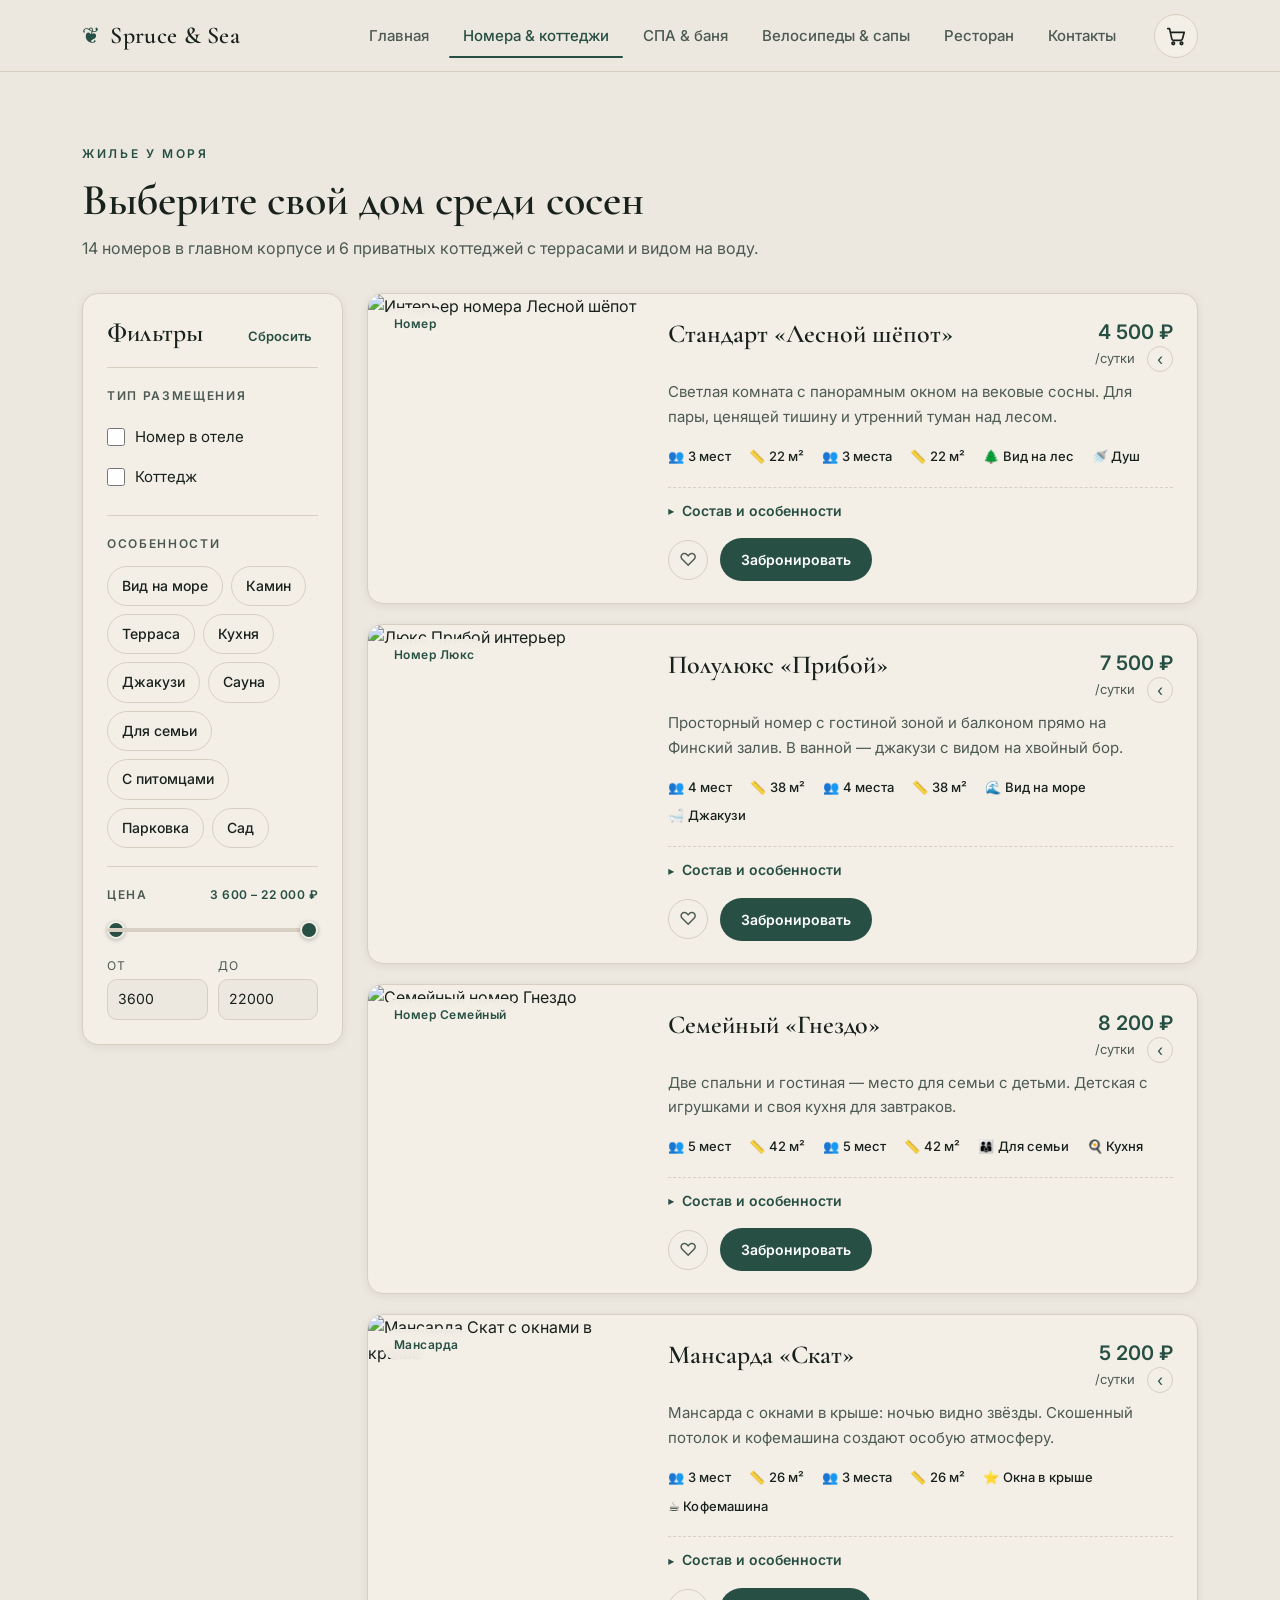
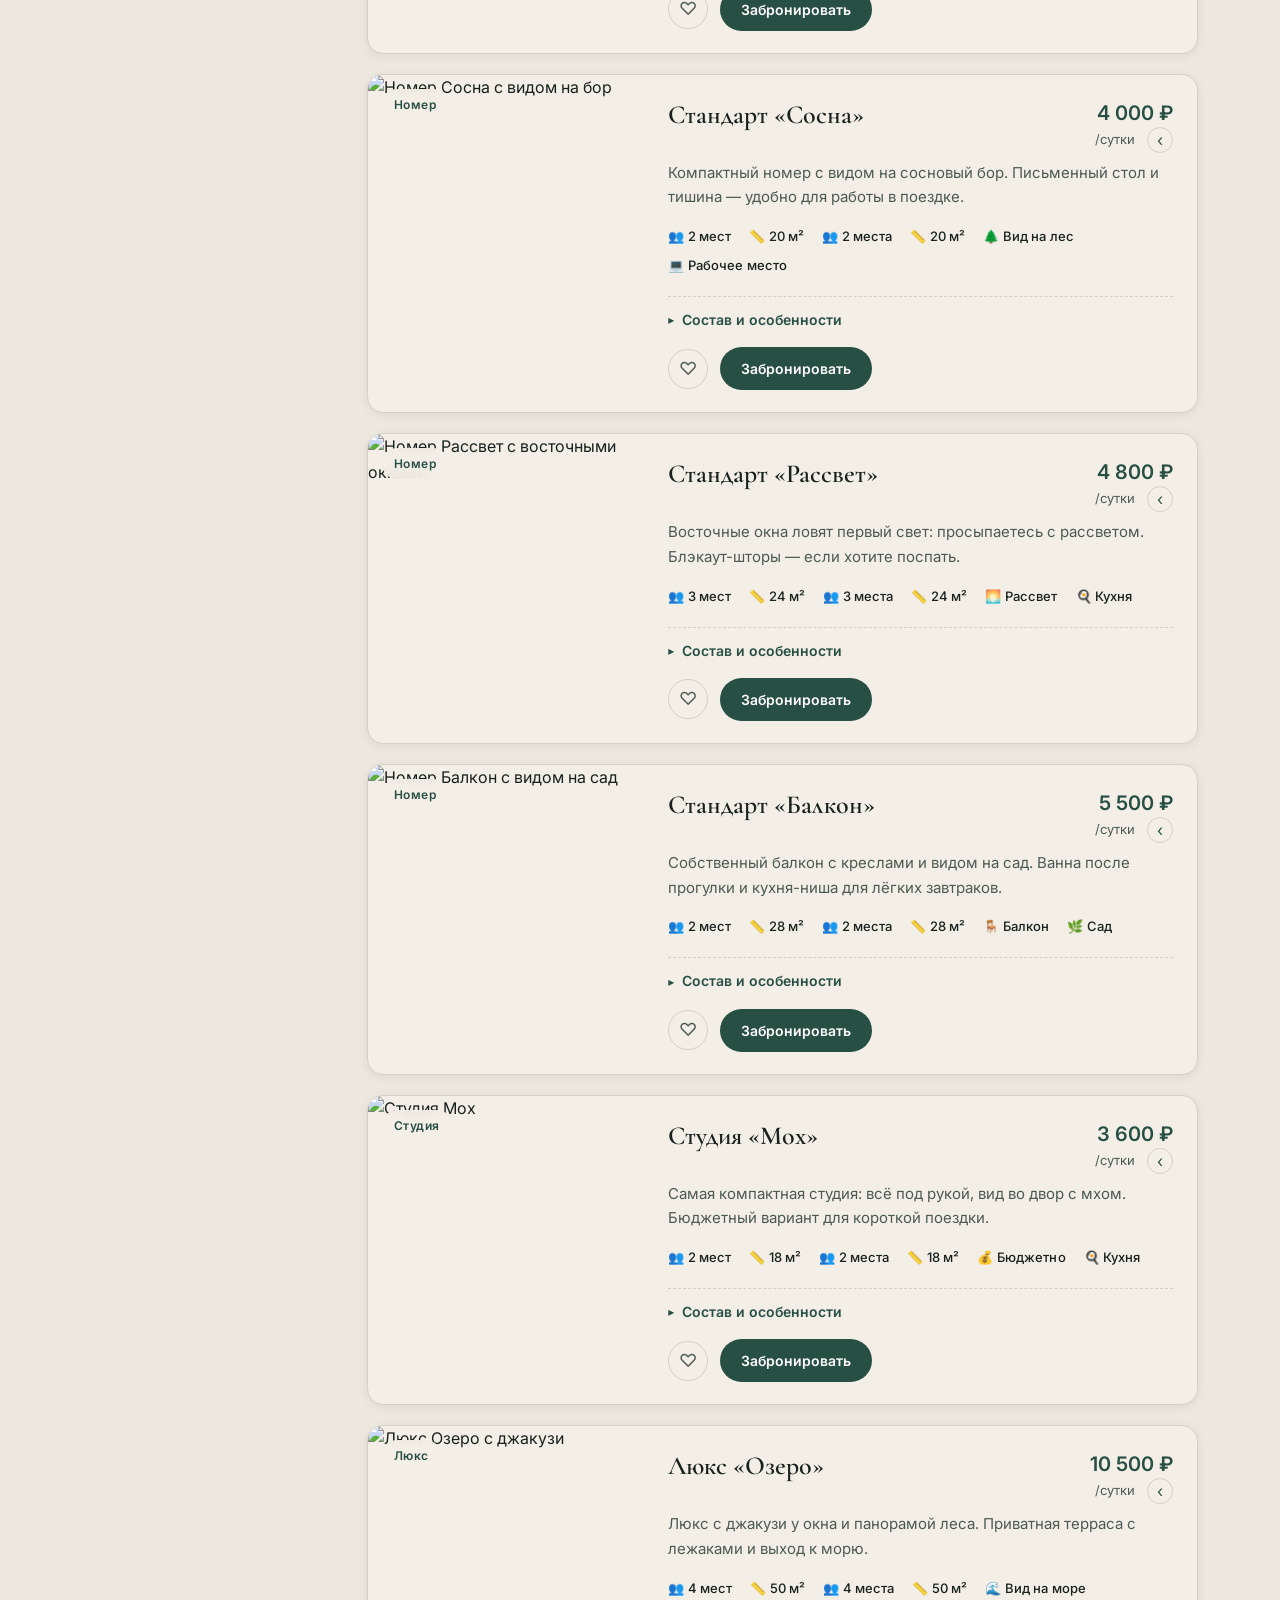
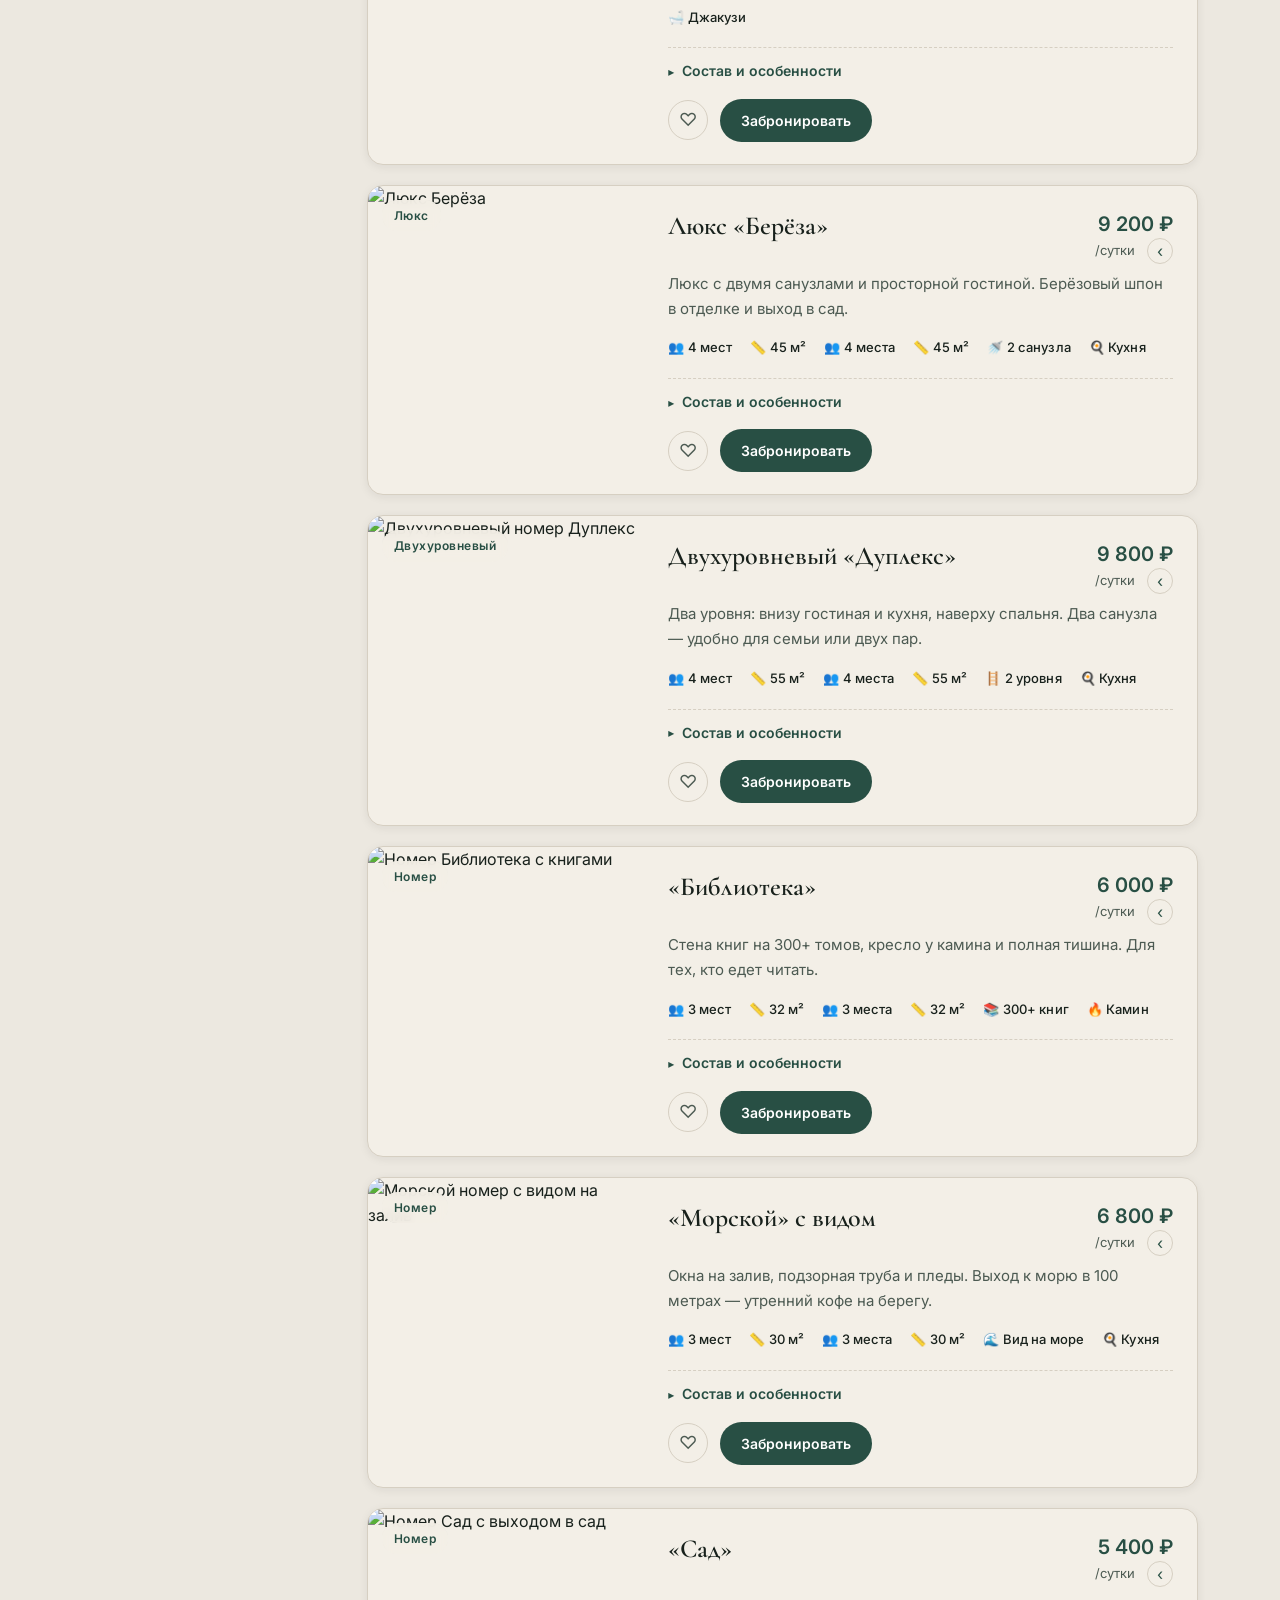
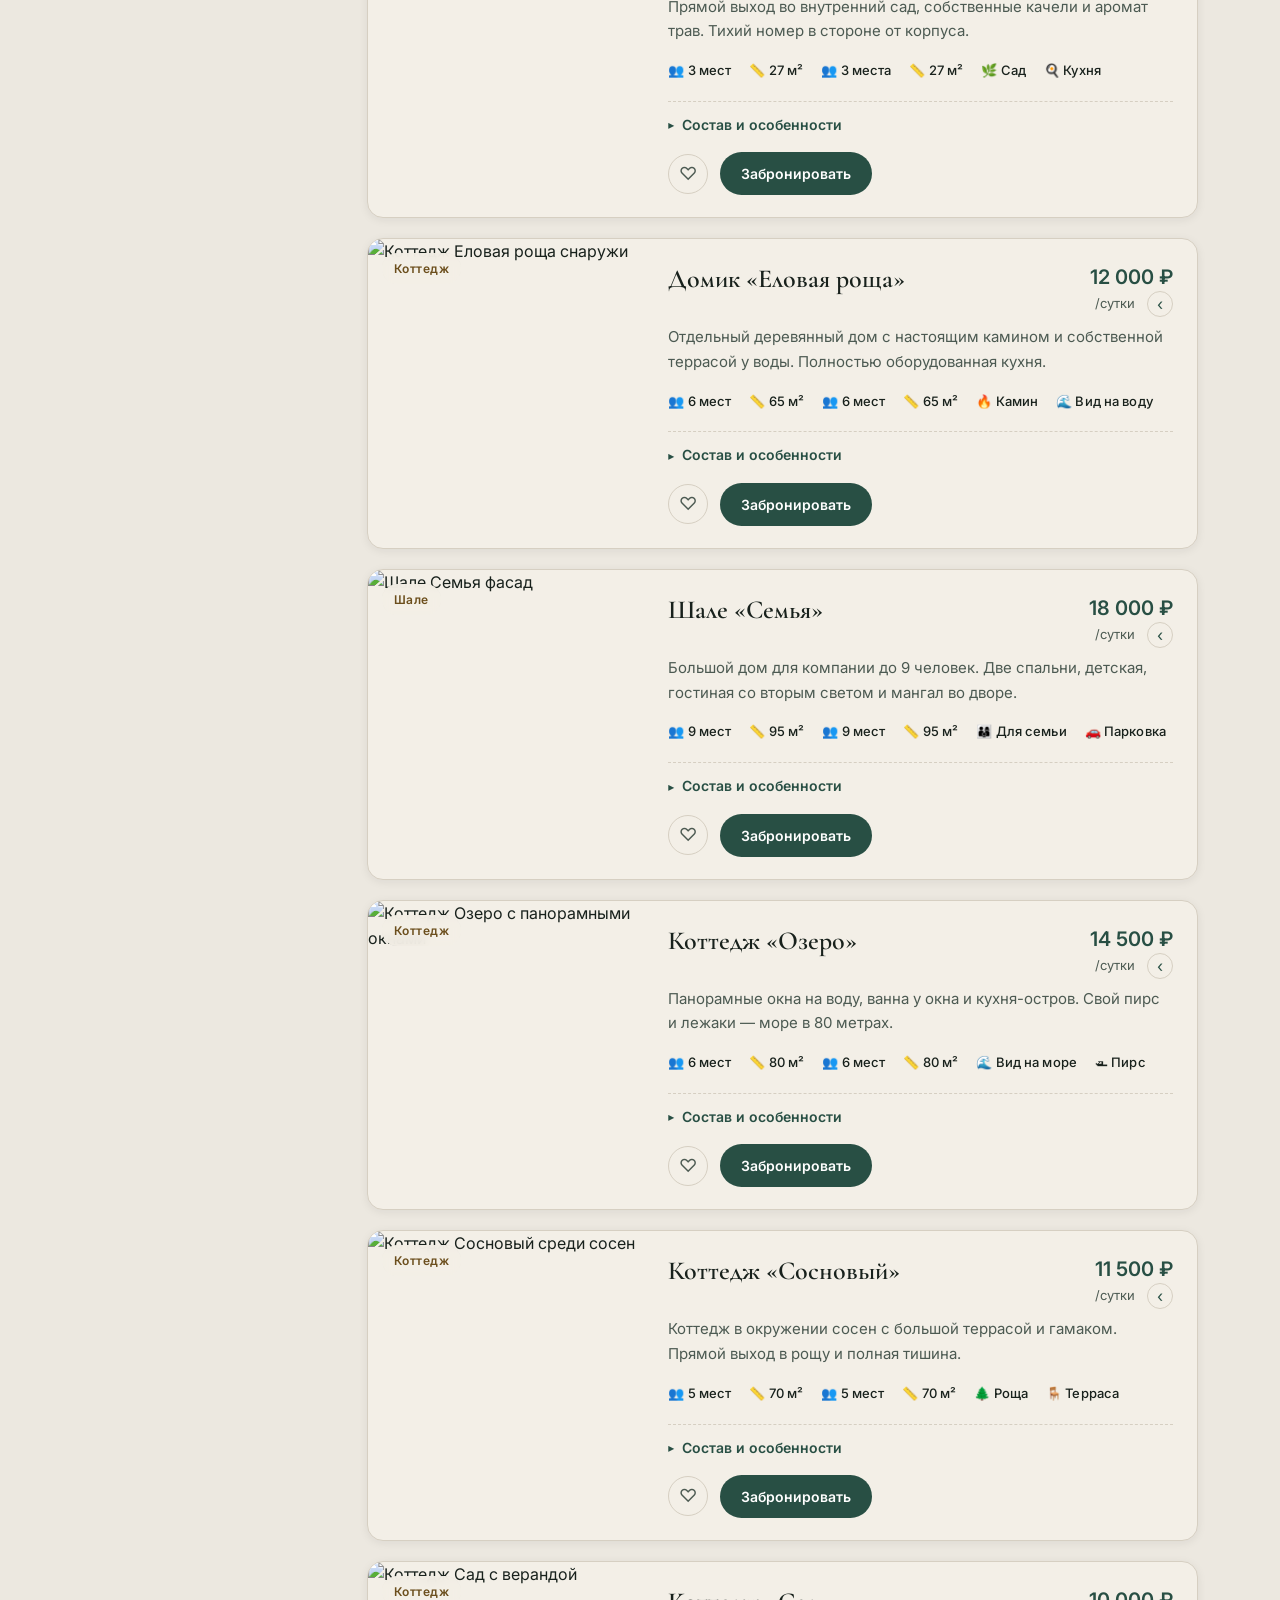
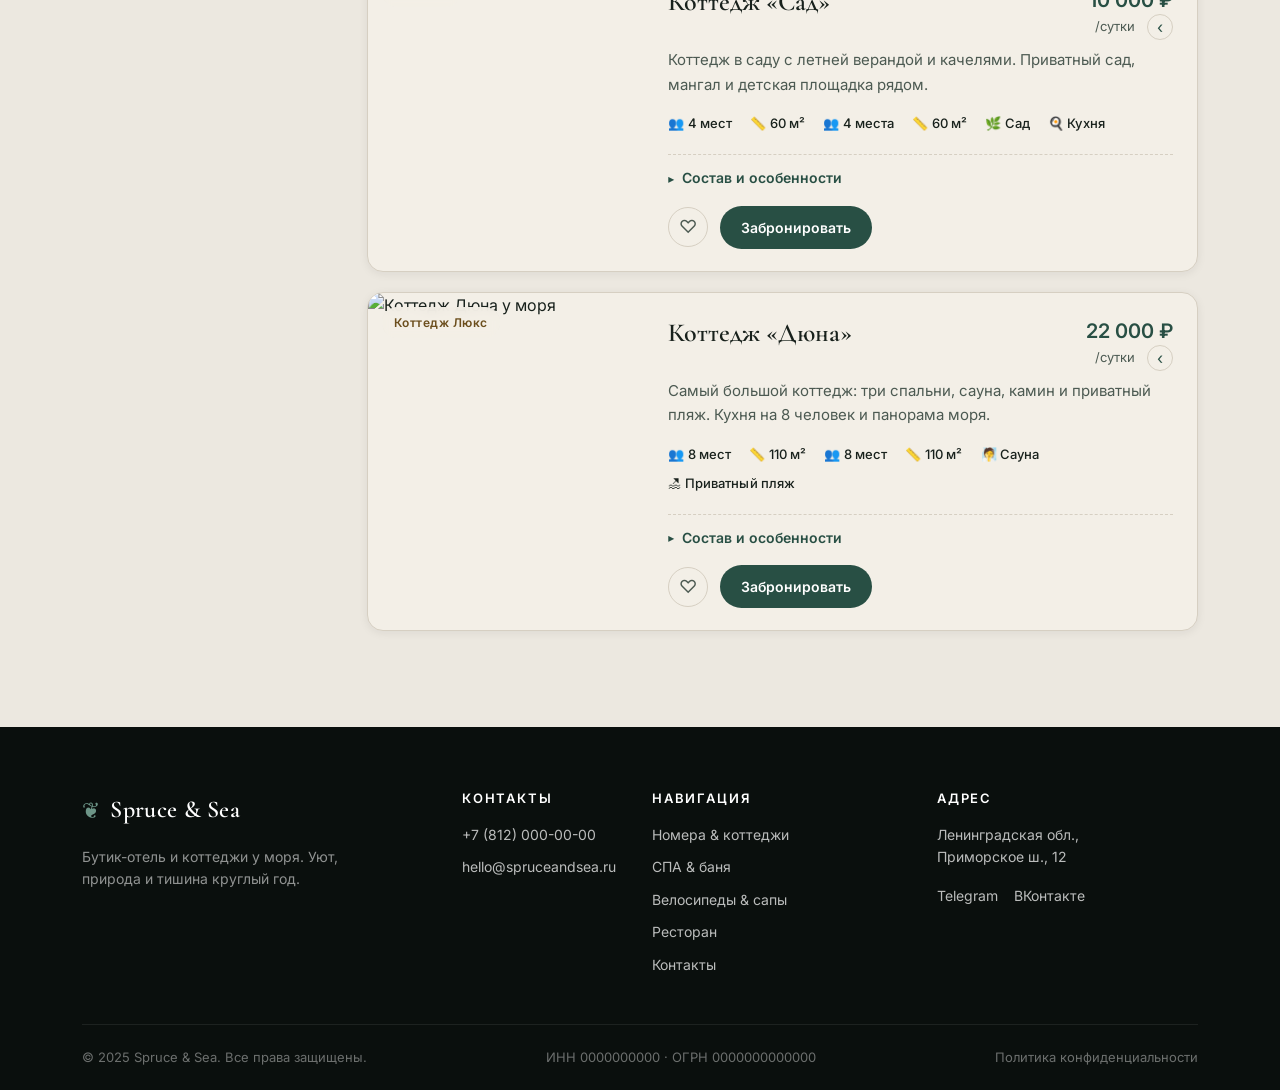
==== catalog.html @ e303e104 "mvp catalog" ====
<!DOCTYPE html>
<html lang="ru">
<head>
    <meta charset="UTF-8">
    <meta name="viewport" content="width=device-width, initial-scale=1.0">
    <title>Номера и коттеджи — Spruce & Sea</title>
    
    <!-- Bootstrap Grid -->
    <link href="https://cdn.jsdelivr.net/npm/bootstrap@5.3.0/dist/css/bootstrap.min.css" rel="stylesheet">
    <!-- Fonts -->
    <link href="https://fonts.googleapis.com/css2?family=Cormorant+Garamond:wght@400;600&family=Inter:wght@400;500;600&display=swap" rel="stylesheet">
    <!-- Main Styles -->
    <link rel="stylesheet" href="css/style.css">
</head>
<body class="page">

    <header class="navbar-site">
        <div class="container">
            <div class="navbar-site__inner">
                <a href="index.html" class="logo">
                    <span class="logo__mark">❦</span>
                    <span class="logo__text">Spruce <span>&amp;</span> Sea</span>
                </a>
                
                <div class="navbar-site__actions">

                    <button
                        class="burger"
                        type="button"
                        aria-label="Открыть меню"
                        aria-expanded="false"
                        aria-controls="site-nav">
                        <span class="burger__line"></span>
                        <span class="burger__line"></span>
                        <span class="burger__line"></span>
                    </button>
                    
                    <nav class="site-nav" id="site-nav" aria-label="Основная навигация">
                        <ul class="site-nav__list" data-nav-list>
                            <li class="site-nav__item"><a href="index.html" class="site-nav__link">Главная</a></li>
                            <li class="site-nav__item"><a href="catalog.html?type=stays" class="site-nav__link">Номера &amp; коттеджи</a></li>
                            <li class="site-nav__item"><a href="catalog.html?type=spa" class="site-nav__link">СПА &amp; баня</a></li>
                            <li class="site-nav__item"><a href="catalog.html?type=bikes" class="site-nav__link">Велосипеды &amp; сапы</a></li>
                            <li class="site-nav__item"><a href="catalog.html?type=restaurant" class="site-nav__link">Ресторан</a></li>
                            <li class="site-nav__item"><a href="contacts.html" class="site-nav__link">Контакты</a></li>
                        </ul>
                        <!-- Элемент для анимируемой линии -->
                        <span class="site-nav__underline" data-nav-underline aria-hidden="true"></span>
                    </nav>

                    <!-- Кнопка корзины с data-атрибутом -->
                    <button
                        class="cart-toggle"
                        type="button"
                        aria-label="Открыть корзину заказа"
                        aria-expanded="false"
                        aria-controls="cart-drawer"
                        data-cart-toggle>
                        <svg class="cart-toggle__icon" width="22" height="22" viewBox="0 0 24 24"
                            fill="none" stroke="currentColor" stroke-width="1.8"
                            stroke-linecap="round" stroke-linejoin="round" aria-hidden="true">
                            <circle cx="9" cy="20" r="1.4"/>
                            <circle cx="18" cy="20" r="1.4"/>
                            <path d="M3 4h2l2.4 11.2a2 2 0 0 0 2 1.6h7.6a2 2 0 0 0 2-1.6L21 8H6"/>
                        </svg>
                        <span class="cart-toggle__badge" data-cart-count hidden>0</span>
                    </button>
                </div>
            </div>
        </div>
    </header>

    <!-- ================= CART DRAWER ================= -->
    <div class="cart-drawer" id="cart-drawer" data-cart-drawer hidden>
        <div class="cart-drawer__backdrop" data-cart-close></div>

        <aside class="cart-drawer__panel" role="dialog" aria-modal="true" aria-labelledby="cart-title">
        <header class="cart-drawer__head">
            <h2 class="cart-drawer__title" id="cart-title">Ваш заказ</h2>
            <button class="cart-drawer__close" type="button" aria-label="Закрыть корзину" data-cart-close>
            <span aria-hidden="true">×</span>
            </button>
        </header>

        <div class="cart-drawer__body">
            <div class="cart-drawer__empty">
            <span class="cart-drawer__empty__icon" aria-hidden="true">🛒</span>
            <p class="cart-drawer__empty__title">Заказ пока пуст</p>
            <p class="cart-drawer__empty__text">
                Начните с выбора жилья — потом добавите СПА, велосипеды или ужин.
            </p>
            <a href="catalog.html?type=stays" class="cart-drawer__empty__link">
                Перейти к жилью →
            </a>
            </div>
        </div>

        <footer class="cart-drawer__foot" hidden data-cart-foot>
            <div class="cart-drawer__total">
            <span>Итого</span>
            <strong data-cart-total>0 ₽</strong>
            </div>
            <a href="checkout.html" class="btn btn--primary cart-drawer__checkout">
            Оформить заказ
            </a>
        </footer>
        </aside>
    </div>

    <main class="page__main">
        
        <!-- Catalog Section -->
        <section class="catalog">
            <div class="container">
                
                <!-- Head -->
                <div class="catalog__head section-head section-head--left">
                    <p class="section-head__eyebrow" data-catalog-eyebrow></p>
                    <h1 class="section-head__title" data-catalog-title></h1>
                    <p class="section-head__sub" data-catalog-sub></p>
                </div>

                <div class="catalog__grid row g-4">
                    
                    <!-- Sidebar Filters -->
                    <aside class="col-lg-3 d-none d-lg-block">
                        <div class="filter" data-catalog-filter></div>
                    </aside>

                    <!-- Product List -->
                    <div class="col-lg-9">
                        <div class="catalog__list" data-catalog-list data-view="info" aria-live="polite"></div>
                    </div>
                </div>
            </div>
        </section>
    </main>

    <!-- ================= FOOTER ================= -->
    <footer class="site-footer">
        <div class="container">
        <div class="row g-4 site-footer__grid">

            <div class="col-12 col-md-6 col-lg-4">
            <a href="index.html" class="logo logo--footer">
                <span class="logo__mark" aria-hidden="true">❦</span>
                <span class="logo__text">Spruce &amp; Sea</span>
            </a>
            <p class="site-footer__desc">
                Бутик-отель и коттеджи у моря. Уют, природа и тишина круглый год.
            </p>
            </div>

            <div class="col-6 col-md-3 col-lg-2">
            <h3 class="site-footer__title">Контакты</h3>
            <ul class="site-footer__list">
                <li><a href="tel:+78120000000">+7 (812) 000-00-00</a></li>
                <li><a href="mailto:hello@spruceandsea.ru">hello@spruceandsea.ru</a></li>
            </ul>
            </div>

            <div class="col-6 col-md-3 col-lg-3">
            <h3 class="site-footer__title">Навигация</h3>
            <ul class="site-footer__list">
                <li><a href="catalog.html?type=stays">Номера &amp; коттеджи</a></li>
                <li><a href="catalog.html?type=spa">СПА &amp; баня</a></li>
                <li><a href="catalog.html?type=bikes">Велосипеды &amp; сапы</a></li>
                <li><a href="catalog.html?type=restaurant">Ресторан</a></li>
                <li><a href="contacts.html">Контакты</a></li>
            </ul>
            </div>

            <div class="col-12 col-md-12 col-lg-3">
            <h3 class="site-footer__title">Адрес</h3>
            <p class="site-footer__address">
                Ленинградская обл.,<br>
                Приморское ш., 12
            </p>
            <ul class="site-footer__list site-footer__list--social">
                <li><a href="#" aria-label="Telegram">Telegram</a></li>
                <li><a href="#" aria-label="ВКонтакте">ВКонтакте</a></li>
            </ul>
            </div>

        </div>

        <div class="site-footer__bottom">
            <p class="site-footer__copy">© 2025 Spruce &amp; Sea. Все права защищены.</p>
            <p class="site-footer__legal">ИНН 0000000000 · ОГРН 0000000000000</p>
            <p class="site-footer__legal">
            <a href="privacy.html">Политика конфиденциальности</a>
            </p>
        </div>
        </div>
    </footer>

    <script src="js/data.js"></script>
    <script src="js/availability.js"></script>
    <script src="js/calendar.js"></script>
    <script src="js/main.js"></script>
    <script src="js/catalog.js"></script>
</body>
</html>
---- css/style.css ----
/* =========================================================
   Spruce & Sea — стили
   Методология: БЭМ (block__element--modifier)
   Bootstrap используется для сетки/утилит; визуал — свой.
   ========================================================= */

/* ---------- 1. Токены ---------- */
:root {
  /* --- 1.1 Основная (светлая) гамма --- */
  --clr-bg: #ece8e0;
  --clr-surface: #f3efe7;
  --clr-surface-2: #e8e3d8;
  --clr-dark: #18211c;
  --clr-muted: #4c5a52;
  --clr-accent: #284f44;
  --clr-accent-strong: #1f3f36;
  --clr-accent-2: #6d9587;
  --clr-sand: #c9b9a1;
  --clr-line: #d6cfc2;

  /* --- 1.2 Hero (тёмная гамма) --- */
  --clr-hero-overlay-1: rgba(16, 26, 22, .86);
  --clr-hero-overlay-2: rgba(16, 26, 22, .55);
  --clr-hero-overlay-3: rgba(16, 26, 22, .35);
  --clr-hero-text: #ffffff;
  --clr-hero-text-soft: rgba(255, 255, 255, .86);

  /* --- 1.3 Общие затемнения (переходы между блоками) --- */
  --clr-overlay-fade-strong: rgba(0, 0, 0, .9);
  --clr-overlay-fade-mid: rgba(0, 0, 0, .7);
  --clr-overlay-fade-soft: rgba(0, 0, 0, .55);
  --clr-overlay-fade-zero: rgba(0, 0, 0, 0);

  /* --- 1.4 Story (гамма «История места») --- */
  --clr-story-title: #9caea4;
  --clr-story-accent: #146b52;
  --clr-story-text: #708479;
  --clr-story-badge-bg: rgba(243, 239, 231, .95);
  --clr-story-badge-text: #146b52;

  /* --- 1.5 Gold (карточки Explore) --- */
  --clr-gold: #b8935a;
  --clr-gold-strong: #8a6a35;
  --clr-gold-text: #6b4e1c;
  --clr-gold-text-soft: #5a4a2e;
  --clr-gold-outline: #b8935a;
  --clr-gold-shadow: rgba(0, 0, 0, .35);

  /* --- 1.6 Footer (тёмная гамма) --- */
  --clr-footer-bg: #0a0f0d;
  --clr-footer-text: rgba(255, 255, 255, .72);
  --clr-footer-text-soft: rgba(255, 255, 255, .55);
  --clr-footer-text-dim: rgba(255, 255, 255, .4);
  --clr-footer-title: #ffffff;
  --clr-footer-line: rgba(255, 255, 255, .08);

  /* --- 1.7 Фокус --- */
  --clr-focus: var(--clr-accent);
  --clr-focus-offset: 3px;

  --radius: 16px;
  --radius-sm: 10px;
  --shadow-sm: 0 2px 10px rgba(24, 33, 28, .07);
  --shadow-md: 0 12px 30px rgba(24, 33, 28, .16);
  --shadow-cart: -20px 0 40px rgba(24, 33, 28, .22);

  --transition: .25s ease;
  --transition-underline: .3s cubic-bezier(.4, 0, .2, 1);

  --navbar-h: 72px;
}

/* ---------- 2. База ---------- */
*,
*::before,
*::after { box-sizing: border-box; }

html { scroll-behavior: smooth; }

body.page {
  margin: 0;
  font-family: 'Inter', system-ui, -apple-system, sans-serif;
  color: var(--clr-dark);
  background: var(--clr-bg);
  line-height: 1.6;
  -webkit-font-smoothing: antialiased;
  padding-top: var(--navbar-h);
}

.page__main { display: block; }

img { max-width: 100%; display: block; }
a { color: inherit; text-decoration: none; }
ul, ol { list-style: none; margin: 0; padding: 0; }

h1, h2, h3 {
  font-family: 'Cormorant Garamond', Georgia, serif;
  font-weight: 600;
  line-height: 1.15;
  margin: 0;
}

a:focus-visible,
button:focus-visible {
  outline: 2px solid var(--clr-focus);
  outline-offset: var(--clr-focus-offset);
  border-radius: 6px;
}

/* ---------- 3. Logo ---------- */
.logo {
  display: inline-flex;
  align-items: center;
  gap: 10px;
  flex-shrink: 0;
}
.logo__mark { color: var(--clr-accent); font-size: 22px; }
.logo__text {
  font-family: 'Cormorant Garamond', serif;
  font-size: 24px;
  font-weight: 600;
  letter-spacing: .3px;
  color: var(--clr-dark);
}
.logo--footer .logo__text { color: var(--clr-footer-title); }
.logo--footer .logo__mark { color: var(--clr-accent-2); }

/* ---------- 4. Navbar ---------- */
.navbar-site {
  position: fixed;
  inset: 0 0 auto 0;
  height: var(--navbar-h);
  background: rgba(236, 232, 224, .92);
  backdrop-filter: blur(10px);
  border-bottom: 1px solid var(--clr-line);
  z-index: 100;
}
.navbar-site__inner {
  height: var(--navbar-h);
  display: flex;
  align-items: center;
  justify-content: space-between;
  gap: 24px;
}

.navbar-site__actions {
  display: flex;
  align-items: center;
  gap: 24px;
  margin-left: auto;
}

/* ---------- 4.1 Site nav ---------- */
.site-nav { position: relative; }

.site-nav__list {
  display: flex;
  align-items: center;
  gap: 6px;
  position: relative;
}

.site-nav__item { display: block; }

.site-nav__link {
  display: inline-block;
  padding: 8px 14px;
  font-size: 15px;
  font-weight: 500;
  color: var(--clr-muted);
  transition: color var(--transition);
}
.site-nav__link:hover,
.site-nav__link:focus-visible { color: var(--clr-dark); }
.site-nav__link--active { color: var(--clr-accent); }

.site-nav__underline {
  position: absolute;
  left: 0;
  bottom: -2px;
  height: 2px;
  width: 0;
  background: var(--clr-accent);
  border-radius: 2px;
  transition:
    transform var(--transition-underline),
    width var(--transition-underline),
    opacity var(--transition);
  opacity: 0;
  pointer-events: none;
}
.site-nav__underline--visible { opacity: 1; }

@media (max-width: 1180px) {
  .site-nav__underline { display: none; }
}

/* ---------- 4.2 Cart toggle (кнопка) ---------- */
.cart-toggle {
  position: relative;
  display: inline-flex;
  align-items: center;
  justify-content: center;
  width: 44px;
  height: 44px;
  border-radius: 50%;
  border: 1px solid var(--clr-line);
  background: var(--clr-surface);
  color: var(--clr-dark);
  cursor: pointer;
  transition: background var(--transition), border-color var(--transition), color var(--transition);
  flex-shrink: 0;
}
.cart-toggle:hover {
  background: var(--clr-accent);
  border-color: var(--clr-accent);
  color: var(--clr-hero-text);
}
.cart-toggle__icon { display: block; }

.cart-toggle__badge {
  position: absolute;
  top: -4px;
  right: -4px;
  min-width: 20px;
  height: 20px;
  padding: 0 6px;
  border-radius: 999px;
  background: var(--clr-accent);
  color: var(--clr-hero-text);
  font-size: 12px;
  font-weight: 600;
  line-height: 20px;
  text-align: center;
  border: 2px solid var(--clr-bg);
  transition: background var(--transition);
}
.cart-toggle:hover .cart-toggle__badge { background: var(--clr-accent-strong); }

/* ---------- 4.3 Burger ---------- */
.burger {
  display: none;
  flex-direction: column;
  justify-content: center;
  gap: 5px;
  width: 42px;
  height: 42px;
  border: none;
  background: transparent;
  cursor: pointer;
  padding: 0;
  flex-shrink: 0;
}
.burger__line {
  display: block;
  height: 2px;
  width: 24px;
  margin-inline: auto;
  background: var(--clr-dark);
  border-radius: 2px;
  transition: transform var(--transition), opacity var(--transition);
}
.burger[aria-expanded="true"] .burger__line:nth-child(1) { transform: translateY(7px) rotate(45deg); }
.burger[aria-expanded="true"] .burger__line:nth-child(2) { opacity: 0; }
.burger[aria-expanded="true"] .burger__line:nth-child(3) { transform: translateY(-7px) rotate(-45deg); }

/* ---------- 4.4 Cart drawer ---------- */
.cart-drawer {
  position: fixed;
  inset: 0;
  z-index: 200;
}
.cart-drawer[hidden] { display: none; }

.cart-drawer__backdrop {
  position: absolute;
  inset: 0;
  background: rgba(24, 33, 28, .5);
  backdrop-filter: blur(2px);
  animation: cartFade .2s ease;
}

.cart-drawer__panel {
  position: absolute;
  top: 0;
  right: 0;
  bottom: 0;
  width: min(420px, 100%);
  background: var(--clr-bg);
  box-shadow: var(--shadow-cart);
  display: flex;
  flex-direction: column;
  animation: cartSlide .25s ease;
}

@keyframes cartFade {
  from { opacity: 0; }
  to   { opacity: 1; }
}
@keyframes cartSlide {
  from { transform: translateX(100%); }
  to   { transform: translateX(0); }
}

.cart-drawer__head {
  display: flex;
  align-items: center;
  justify-content: space-between;
  padding: 20px 24px;
  border-bottom: 1px solid var(--clr-line);
}
.cart-drawer__title {
  font-size: 26px;
  margin: 0;
}
.cart-drawer__close {
  width: 40px;
  height: 40px;
  border-radius: 50%;
  border: none;
  background: transparent;
  font-size: 28px;
  line-height: 1;
  color: var(--clr-muted);
  cursor: pointer;
  transition: background var(--transition), color var(--transition);
}
.cart-drawer__close:hover {
  background: rgba(40, 79, 68, .08);
  color: var(--clr-dark);
}

.cart-drawer__body {
  flex: 1;
  overflow-y: auto;
  padding: 24px;
}

.cart-drawer__foot {
  padding: 20px 24px;
  border-top: 1px solid var(--clr-line);
  background: var(--clr-surface);
}
.cart-drawer__total {
  display: flex;
  justify-content: space-between;
  align-items: baseline;
  font-size: 15px;
  color: var(--clr-muted);
  margin-bottom: 14px;
}
.cart-drawer__total strong {
  font-family: 'Cormorant Garamond', serif;
  font-size: 26px;
  color: var(--clr-dark);
  font-weight: 600;
}
.cart-drawer__checkout { width: 100%; }

.cart-drawer__empty {
  text-align: center;
  padding: 40px 8px;
}
.cart-drawer__empty-icon {
  font-size: 40px;
  display: block;
  margin-bottom: 16px;
  opacity: .7;
}
.cart-drawer__empty-title {
  font-family: 'Cormorant Garamond', serif;
  font-size: 24px;
  font-weight: 600;
  margin: 0 0 8px;
}
.cart-drawer__empty-text {
  color: var(--clr-muted);
  font-size: 15px;
  margin: 0 0 20px;
}
.cart-drawer__empty-link {
  font-weight: 600;
  color: var(--clr-accent);
  font-size: 15px;
}
.cart-drawer__empty-link:hover { text-decoration: underline; }

/* ---------- 5. Кнопки ---------- */
.btn {
  display: inline-flex;
  align-items: center;
  justify-content: center;
  gap: 8px;
  padding: 14px 28px;
  border-radius: 999px;
  font-weight: 600;
  font-size: 15px;
  border: 1.5px solid transparent;
  cursor: pointer;
  transition: transform var(--transition), background var(--transition), color var(--transition), border-color var(--transition);
  white-space: nowrap;
}
.btn:hover { transform: translateY(-2px); }
.btn:active { transform: translateY(0); }

.btn--primary { background: var(--clr-accent); color: var(--clr-hero-text); }
.btn--primary:hover { background: var(--clr-accent-strong); }

.btn--small { padding: 10px 20px; font-size: 14px; }

/* ---------- 6. Section head ---------- */
.section-head { margin-bottom: 44px; }
.section-head--center { text-align: center; }
.section-head--left { text-align: left; }

.section-head__eyebrow {
  text-transform: uppercase;
  letter-spacing: .22em;
  font-size: 12px;
  font-weight: 600;
  color: var(--clr-accent);
  margin: 0 0 12px;
}
.section-head__title {
  font-size: clamp(30px, 3.5vw, 44px);
  margin-bottom: 10px;
}
.section-head__sub {
  color: var(--clr-muted);
  font-size: 16px;
  margin: 0;
}

/* ---------- 7. Hero ---------- */
.hero {
  position: relative;
  min-height: 86vh;
  display: flex;
  align-items: center;
  color: var(--clr-hero-text);
  isolation: isolate;
  overflow: hidden;
}

.hero::after {
  content: "";
  position: absolute;
  left: 0;
  right: 0;
  bottom: 0;
  height: 160px;
  background: linear-gradient(
    to bottom,
    var(--clr-overlay-fade-zero) 0%,
    var(--clr-overlay-fade-mid) 30%,
    var(--clr-overlay-fade-strong) 100%);
  pointer-events: none;
  z-index: 1;
}

.hero__overlay {
  position: absolute;
  inset: 0;
  z-index: -1;
  background:
    linear-gradient(120deg,
      var(--clr-hero-overlay-1) 0%,
      var(--clr-hero-overlay-2) 55%,
      var(--clr-hero-overlay-3) 100%),
    url("../images/forest-slogan_back.jpg")
    center / cover no-repeat;
}

.hero__container {
  padding-block: 96px;
  position: relative;
  z-index: 2;
}
.hero__content { max-width: 760px; }

.hero__eyebrow {
  text-transform: uppercase;
  letter-spacing: .22em;
  font-size: 12px;
  font-weight: 600;
  color: var(--clr-sand);
  margin: 0 0 20px;
}
.hero__title {
  font-size: clamp(38px, 6vw, 72px);
  margin-bottom: 20px;
}
.hero__slogan {
  font-family: 'Cormorant Garamond', serif;
  font-style: italic;
  font-size: clamp(20px, 2.2vw, 28px);
  color: var(--clr-sand);
  margin: 0 0 24px;
  line-height: 1.35;
}
.hero__slogan-break { display: inline; }
.hero__lead {
  font-size: clamp(15px, 1.3vw, 18px);
  color: var(--clr-hero-text-soft);
  max-width: 560px;
  margin: 0;
}

/* ---------- 8. Story ---------- */
.story {
  position: relative;
  isolation: isolate;
  padding-block: 96px;
  background: url("../images/landscape_back.png") center / cover no-repeat;
}

.story::before {
  content: "";
  position: absolute;
  left: 0;
  right: 0;
  top: 0;
  height: 120px;
  background: linear-gradient(
    to bottom,
    var(--clr-overlay-fade-strong) 0%,
    var(--clr-overlay-fade-mid) 30%,
    var(--clr-overlay-fade-zero) 100%);
  pointer-events: none;
  z-index: -1;
}

.story > .container {
  position: relative;
  z-index: 1;
}

.story::after {
  content: "";
  position: absolute;
  left: 0;
  right: 0;
  bottom: 0;
  height: 140px;
  background: linear-gradient(
    to bottom,
    var(--clr-overlay-fade-zero) 0%,
    var(--clr-overlay-fade-mid) 70%,
    var(--clr-overlay-fade-strong) 100%);
  pointer-events: none;
  z-index: 0;
}

.story__media {
  position: relative;
  border-radius: var(--radius);
  overflow: hidden;
  box-shadow: var(--shadow-md);
}
.story__image {
  width: 100%;
  height: 100%;
  min-height: 320px;
  object-fit: cover;
}
.story__badge {
  position: absolute;
  left: 18px;
  bottom: 18px;
  background: var(--clr-story-badge-bg);
  color: var(--clr-story-badge-text);
  font-size: 13px;
  font-weight: 600;
  padding: 8px 14px;
  border-radius: 999px;
  letter-spacing: .04em;
}

.story__text {
  color: var(--clr-story-text);
  font-size: 16px;
  margin: 0 0 16px;
}
.story__facts {
  display: flex;
  flex-wrap: wrap;
  gap: 28px 40px;
  margin: 28px 0 0;
}
.story__fact { margin: 0; }
.story__fact-label {
  font-size: 12px;
  text-transform: uppercase;
  letter-spacing: .14em;
  color: var(--clr-story-text);
  margin: 0 0 4px;
}
.story__fact-value {
  font-family: 'Cormorant Garamond', serif;
  font-size: 34px;
  font-weight: 600;
  color: var(--clr-story-accent);
  margin: 0;
  line-height: 1;
}

/* Только внутри блока «История места» */
.story .section-head__title {
  color: var(--clr-story-title);
}
.story .section-head__eyebrow {
  color: var(--clr-story-accent);
}

/* ---------- 9. Explore cards ---------- */
.explore {
  padding-block: 96px;
  background:
    linear-gradient(var(--clr-overlay-fade-soft), var(--clr-overlay-fade-soft)),
    url("../images/variants_back.png") center / cover no-repeat;
}

.explore .section-head__eyebrow {
  color: var(--clr-sand);
}
.explore .section-head__title {
  color: var(--clr-hero-text);
}
.explore .section-head__sub {
  color: var(--clr-hero-text-soft);
}

.explore-card {
  position: relative;
  display: flex;
  flex-direction: column;
  height: 100%;
  background: var(--clr-sand);
  border-radius: var(--radius);
  border: 1px solid var(--clr-line);
  box-shadow: var(--shadow-sm);
  padding: 28px 24px;
  overflow: hidden;
  opacity: .82;
  transition:
    transform var(--transition),
    box-shadow var(--transition),
    border-color var(--transition),
    opacity var(--transition),
    outline-color var(--transition);
  outline: 2px solid transparent;
  outline-offset: -2px;
}
.explore-card::after {
  content: "";
  position: absolute;
  left: 0; right: 0; bottom: 0;
  height: 4px;
  background: var(--clr-gold);
  transform: scaleX(0);
  transform-origin: left;
  transition: transform var(--transition);
}
.explore-card:hover,
.explore-card:focus-visible {
  transform: translateY(-6px);
  box-shadow: 0 16px 40px var(--clr-gold-shadow);
  border-color: transparent;
  opacity: 1;
  outline-color: var(--clr-gold-outline);
}
.explore-card:hover::after,
.explore-card:focus-visible::after { transform: scaleX(1); }

.explore-card__icon {
  font-size: 30px;
  margin-bottom: 16px;
  line-height: 1;
}
.explore-card__title {
  font-size: 24px;
  margin-bottom: 10px;
  color: var(--clr-gold-text);
}
.explore-card__text {
  color: var(--clr-gold-text-soft);
  font-size: 15px;
  margin: 0 0 22px;
  flex-grow: 1;
}
.explore-card__link {
  font-size: 14px;
  font-weight: 600;
  color: var(--clr-gold-strong);
  letter-spacing: .02em;
  transition: color var(--transition);
}
.explore-card:hover .explore-card__link {
  color: var(--clr-gold);
}

/* ---------- 10. Footer ---------- */
.site-footer {
  background: var(--clr-footer-bg);
  color: var(--clr-footer-text);
  padding-top: 64px;
}
.site-footer__grid { padding-bottom: 48px; }

.site-footer__desc {
  margin-top: 16px;
  font-size: 14px;
  color: var(--clr-footer-text-soft);
  max-width: 280px;
}
.site-footer__title {
  font-family: 'Inter', sans-serif;
  font-size: 13px;
  font-weight: 600;
  text-transform: uppercase;
  letter-spacing: .14em;
  color: var(--clr-footer-title);
  margin-bottom: 18px;
}
.site-footer__list {
  display: flex;
  flex-direction: column;
  gap: 10px;
  font-size: 14px;
}
.site-footer__list a { transition: color var(--transition); }
.site-footer__list a:hover { color: var(--clr-accent-2); }

.site-footer__address {
  font-size: 14px;
  margin: 0 0 16px;
  color: var(--clr-footer-text);
}
.site-footer__list--social { flex-direction: row; gap: 16px; }

.site-footer__bottom {
  border-top: 1px solid var(--clr-footer-line);
  padding-block: 22px;
  display: flex;
  flex-wrap: wrap;
  justify-content: space-between;
  gap: 8px 24px;
  font-size: 13px;
  color: var(--clr-footer-text-dim);
}
.site-footer__copy,
.site-footer__legal { margin: 0; }
.site-footer__bottom a:hover { color: var(--clr-footer-title); }

/* =========================================================
   11. Адаптив
   ========================================================= */
@media (max-width: 1180px) {
  .burger { display: flex; }

  .site-nav {
    position: fixed;
    inset: var(--navbar-h) 0 auto 0;
    background: var(--clr-bg);
    border-bottom: 1px solid var(--clr-line);
    padding: 16px 20px 24px;
    transform: translateY(-120%);
    transition: transform var(--transition);
    box-shadow: var(--shadow-md);
    max-height: calc(100vh - var(--navbar-h));
    overflow-y: auto;
  }
  .site-nav.is-open { transform: translateY(0); }

  .site-nav__list {
    flex-direction: column;
    align-items: stretch;
    gap: 4px;
  }
  .site-nav__link { padding: 12px 14px; }
}

@media (max-width: 575px) {
  .hero { min-height: 78vh; }
  .hero__slogan-break { display: none; }
  .story, .trail-section, .explore { padding-block: 64px; }

  .story__facts { gap: 20px 32px; }
  .story__fact-value { font-size: 28px; }

  .site-footer__bottom {
    flex-direction: column;
    align-items: flex-start;
  }
}

@media (max-width: 400px) {
  .navbar-site__inner { gap: 12px; }
  .navbar-site__actions { gap: 12px; }
  .logo__text { font-size: 20px; }
}

/* =========================================================
12. Catalog (страница жилья) - Horizontal Cards Layout
========================================================= */

/* --- 12.1 Токены каталога --- */
:root {
    --clr-catalog-bg: var(--clr-bg);
    --clr-catalog-surface: var(--clr-surface);
    --clr-catalog-line: var(--clr-line);
    --clr-catalog-text: var(--clr-dark);
    --clr-catalog-muted: var(--clr-muted);
    --clr-catalog-accent: var(--clr-accent);
    --clr-catalog-accent-strong: var(--clr-accent-strong);
    --clr-card-hover-shadow: 0 18px 44px rgba(24, 33, 28, .16);
    --clr-tag-room-bg: rgba(40, 79, 68, .12);
    --clr-tag-room-text: var(--clr-accent);
    --clr-tag-cottage-bg: rgba(201, 185, 161, .35);
    --clr-tag-cottage-text: #6b4e1c;
}

/* --- 12.2 Секция каталога --- */
.catalog {
    padding-block: 72px 96px;
    background: var(--clr-catalog-bg);
}

.catalog__head {
    margin-bottom: 32px;
}

.catalog__grid {
    align-items: flex-start;
}

/* --- 12.3 Sticky-фильтр (Sidebar) --- */
.filter {
    position: sticky;
    top: calc(var(--navbar-h) + 16px);
    background: var(--clr-catalog-surface);
    border: 1px solid var(--clr-catalog-line);
    border-radius: var(--radius);
    box-shadow: var(--shadow-sm);
    padding: 24px;
}

.filter__head {
    display: flex;
    align-items: baseline;
    justify-content: space-between;
    gap: 12px;
    margin-bottom: 16px;
}

.filter__title {
    font-family: 'Cormorant Garamond', serif;
    font-size: 26px;
    font-weight: 600;
    color: var(--clr-catalog-text);
    margin: 0;
}

.filter__reset {
    border: none;
    background: transparent;
    color: var(--clr-catalog-accent);
    font-size: 13px;
    font-weight: 600;
    cursor: pointer;
    padding: 4px 6px;
    border-radius: 6px;
    transition: color var(--transition), background var(--transition);
}

.filter__reset:hover {
    color: var(--clr-catalog-accent-strong);
    background: rgba(40, 79, 68, .07);
}

.filter__group {
    border: none;
    border-top: 1px solid var(--clr-catalog-line);
    margin: 0;
    padding: 18px 0 0;
}

.filter__group + .filter__group {
    margin-top: 18px;
}

.filter__legend {
    display: flex;
    align-items: baseline;
    justify-content: space-between;
    gap: 10px;
    font-size: 12px;
    font-weight: 600;
    text-transform: uppercase;
    letter-spacing: .14em;
    color: var(--clr-catalog-muted);
    padding: 0;
    margin: 0 0 12px;
    width: 100%;
}

.filter__option {
    display: flex;
    align-items: center;
    gap: 10px;
    padding: 8px 0;
    cursor: pointer;
    font-size: 15px;
    color: var(--clr-catalog-text);
}

.filter__input {
    width: 18px;
    height: 18px;
    accent-color: var(--clr-catalog-accent);
    cursor: pointer;
}

.filter__label {
    user-select: none;
}

/* Chips for amenities */
.filter__chips {
    display: flex;
    flex-wrap: wrap;
    gap: 8px;
}

.filter__chip {
    position: relative;
    display: inline-flex;
    cursor: pointer;
}

.filter__chip input {
    position: absolute;
    inset: 0;
    opacity: 0;
    margin: 0;
    cursor: pointer;
}

.filter__chip span {
    display: inline-flex;
    align-items: center;
    justify-content: center;
    min-width: 42px;
    padding: 8px 14px;
    border-radius: 999px;
    border: 1px solid var(--clr-catalog-line);
    background: var(--clr-catalog-surface);
    font-size: 14px;
    font-weight: 500;
    color: var(--clr-catalog-text);
    transition: background var(--transition), color var(--transition), border-color var(--transition);
}

.filter__chip input:checked + span {
    background: var(--clr-catalog-accent);
    border-color: var(--clr-catalog-accent);
    color: #ffffff;
}

.filter__chip input:focus-visible + span {
    outline: 2px solid var(--clr-catalog-accent);
    outline-offset: 2px;
}

/* Price Range */
.filter__price-output {
    font-size: 12px;
    font-weight: 600;
    letter-spacing: .04em;
    color: var(--clr-catalog-accent);
    text-transform: none;
}

.filter__range {
    position: relative;
    height: 28px;
    margin-bottom: 12px;
}

.filter__range-input {
    position: absolute;
    left: 0;
    right: 0;
    width: 100%;
    margin: 0;
    pointer-events: none;
    background: transparent;
    -webkit-appearance: none;
    appearance: none;
    height: 28px;
}

.filter__range-input::-webkit-slider-runnable-track {
    height: 4px;
    background: var(--clr-catalog-line);
    border-radius: 2px;
}

.filter__range-input::-moz-range-track {
    height: 4px;
    background: var(--clr-catalog-line);
    border-radius: 2px;
}

.filter__range-input::-webkit-slider-thumb {
    -webkit-appearance: none;
    appearance: none;
    pointer-events: auto;
    width: 18px;
    height: 18px;
    margin-top: -7px;
    border-radius: 50%;
    background: var(--clr-catalog-accent);
    border: 2px solid var(--clr-catalog-surface);
    box-shadow: 0 1px 4px rgba(24, 33, 28, .3);
    cursor: pointer;
}

.filter__range-input::-moz-range-thumb {
    pointer-events: auto;
    width: 18px;
    height: 18px;
    border-radius: 50%;
    background: var(--clr-catalog-accent);
    border: 2px solid var(--clr-catalog-surface);
    box-shadow: 0 1px 4px rgba(24, 33, 28, .3);
    cursor: pointer;
}

.filter__price-row {
    display: flex;
    gap: 10px;
}

.filter__price-field {
    flex: 1;
    display: flex;
    flex-direction: column;
    gap: 4px;
    font-size: 12px;
    color: var(--clr-catalog-muted);
    text-transform: uppercase;
    letter-spacing: .1em;
}

.filter__price-number {
    width: 100%;
    padding: 8px 10px;
    border: 1px solid var(--clr-catalog-line);
    border-radius: var(--radius-sm);
    background: var(--clr-catalog-bg);
    color: var(--clr-catalog-text);
    font-family: inherit;
    font-size: 14px;
    letter-spacing: 0;
    text-transform: none;
}

.filter__price-number:focus-visible {
    outline: 2px solid var(--clr-catalog-accent);
    outline-offset: 1px;
}

/* --- 12.4 Список карточек (Horizontal Layout) --- */
.catalog__list {
    display: flex;
    flex-direction: column;
    gap: 20px;
}

.stay-card {
    background: var(--clr-catalog-surface);
    border: 1px solid var(--clr-catalog-line);
    border-radius: var(--radius);
    box-shadow: var(--shadow-sm);
    overflow: hidden;
    transition: box-shadow var(--transition), border-color var(--transition), transform var(--transition);
}

.stay-card:hover {
    box-shadow: var(--clr-card-hover-shadow);
    border-color: transparent;
    transform: translateY(-2px);
}

/* Internal Row Structure */
.stay-card__row {
    align-items: stretch; /* Ensures equal height columns */
}

.stay-card__media {
    position: relative;
    height: 100%;
    min-height: 240px; /* Fallback for mobile/tablet stacking */
}

.stay-card__image {
    width: 100%;
    height: 100%;
    object-fit: cover;
    display: block;
}

.stay-card__tag {
    position: absolute;
    top: 14px;
    left: 14px;
    font-size: 12px;
    font-weight: 600;
    letter-spacing: .04em;
    padding: 6px 12px;
    border-radius: 999px;
    backdrop-filter: blur(4px);
    z-index: 2;
}

.stay-card__tag--room {
    background: var(--clr-tag-room-bg);
    color: var(--clr-tag-room-text);
    background-color: rgba(243, 239, 231, .92); /* Light bg for contrast on image */
}

.stay-card__tag--cottage {
    background: var(--clr-tag-cottage-bg);
    color: var(--clr-tag-cottage-text);
    background-color: rgba(243, 239, 231, .92);
}

.stay-card__body {
    padding: 24px 24px 22px;
    display: flex;
    flex-direction: column;
    height: 100%;
}

.stay-card__top {
    display: flex;
    align-items: flex-start;
    justify-content: space-between;
    gap: 16px;
    margin-bottom: 8px;
}

.stay-card__title {
    font-family: 'Cormorant Garamond', serif;
    font-size: 26px;
    font-weight: 600;
    margin: 0;
    color: var(--clr-catalog-text);
    line-height: 1.2;
}

.stay-card__price {
    margin: 0;
    font-size: 13px;
    color: var(--clr-catalog-muted);
    white-space: nowrap;
    line-height: 1.4;
    text-align: right;
}

.stay-card__price strong {
    display: block;
    font-size: 20px;
    font-weight: 600;
    color: var(--clr-catalog-accent);
}

.stay-card__price small {
  display: block;
  font-size: 12px;
  color: var(--clr-catalog-muted);
  margin-top: 4px;
  font-weight: 500;
}

.stay-card__details {
  margin: 0 0 14px;
  border-top: 1px dashed var(--clr-catalog-line);
  padding-top: 12px;
}
.stay-card__details summary {
  cursor: pointer;
  font-size: 14px;
  font-weight: 600;
  color: var(--clr-catalog-accent);
  list-style: none;
}
.stay-card__details summary::-webkit-details-marker { display: none; }
.stay-card__details summary::before {
  content: '▸ ';
  transition: transform var(--transition);
  display: inline-block;
}
.stay-card__details[open] summary::before { transform: rotate(90deg); }

.stay-card__rooms {
  margin: 10px 0 8px;
  padding-left: 18px;
  list-style: disc;
  font-size: 14px;
  color: var(--clr-catalog-text);
}
.stay-card__features {
  margin: 6px 0;
  font-size: 13.5px;
  color: var(--clr-catalog-muted);
}
.stay-card__features strong { color: var(--clr-catalog-text); }

.stay-card__text {
    margin: 0 0 16px;
    font-size: 15px;
    line-height: 1.65;
    color: var(--clr-catalog-muted);
    flex-grow: 1; /* Pushes meta/actions to bottom */
}

.stay-card__meta {
    display: flex;
    flex-wrap: wrap;
    gap: 8px 18px;
    list-style: none;
    margin: 0 0 20px;
    padding: 0;
}

.stay-card__meta-item {
    font-size: 13px;
    font-weight: 500;
    color: var(--clr-catalog-text);
    letter-spacing: .01em;
}

.stay-card__actions {
    display: flex;
    align-items: center;
    gap: 12px;
    margin-top: auto;
}

.stay-card__fav {
    display: inline-flex;
    align-items: center;
    justify-content: center;
    width: 40px;
    height: 40px;
    padding: 0;
    border: 1px solid var(--clr-catalog-line);
    border-radius: 50%;
    background: var(--clr-catalog-surface);
    color: var(--clr-catalog-muted);
    font-size: 18px;
    line-height: 1;
    cursor: pointer;
    transition: color var(--transition), border-color var(--transition), background var(--transition), transform var(--transition);
}

.stay-card__fav:hover {
    color: var(--clr-catalog-accent);
    border-color: var(--clr-catalog-accent);
    transform: scale(1.06);
}

.stay-card__fav:focus-visible {
    outline: 2px solid var(--clr-catalog-accent);
    outline-offset: 2px;
}

.stay-card__fav.is-active {
    color: var(--clr-catalog-accent-strong);
    border-color: var(--clr-catalog-accent-strong);
    background: rgba(40, 79, 68, .08);
}

/* --- 12.4.1 Три цены и раскрывающийся состав --- */
.stay-card__details {
  margin: 0 0 16px;
  padding-top: 12px;
  border-top: 1px dashed var(--clr-catalog-line);
}

.stay-card__details summary {
  cursor: pointer;
  font-size: 14px;
  font-weight: 600;
  color: var(--clr-catalog-accent);
  list-style: none;
  display: flex;
  align-items: center;
  gap: 8px;
  user-select: none;
}
.stay-card__details summary::-webkit-details-marker { display: none; }
.stay-card__details summary::before {
  content: '▸';
  display: inline-block;
  transition: transform var(--transition);
  font-size: 12px;
}
.stay-card__details[open] summary::before { transform: rotate(90deg); }

.stay-card__rooms {
  margin: 12px 0 10px;
  padding-left: 20px;
  list-style: disc;
  font-size: 14px;
  line-height: 1.6;
  color: var(--clr-catalog-text);
}

.stay-card__features {
  margin: 6px 0 0;
  font-size: 13.5px;
  line-height: 1.55;
  color: var(--clr-catalog-muted);
}
.stay-card__features strong {
  color: var(--clr-catalog-text);
  font-weight: 600;
}

/* На мобильных три цены переносим строкой */
@media (max-width: 767.98px) {
  .stay-card__details {
    margin-bottom: 14px;
  }
}

/* --- 12.5 Empty State --- */
.catalog__empty {
    margin-top: 32px;
    padding: 32px 24px;
    text-align: center;
    font-size: 15px;
    color: var(--clr-catalog-muted);
    background: var(--clr-catalog-surface);
    border: 1px dashed var(--clr-catalog-line);
    border-radius: var(--radius);
}

.catalog__empty-reset {
    margin-left: 6px;
    padding: 0;
    border: none;
    background: transparent;
    color: var(--clr-catalog-accent);
    font: inherit;
    font-weight: 600;
    text-decoration: underline;
    text-underline-offset: 3px;
    cursor: pointer;
    transition: color var(--transition);
}

.catalog__empty-reset:hover {
    color: var(--clr-catalog-accent-strong);
}

/* --- 12.6 Filtering States --- */
.filter__chip input:disabled + span,
.filter__option:has(.filter__input:disabled) {
    opacity: .45;
    cursor: not-allowed;
}

.catalog__list.is-filtering .stay-card.is-hidden,
.stay-card[hidden] {
    display: none;
}

/* --- 12.7 Responsive Adjustments --- */

/* Tablet: Stack card vertically if needed, but keep horizontal on large tablets if possible. 
   Here we force vertical stack below lg breakpoint for better readability of long descriptions */
@media (max-width: 991.98px) {
    .filter {
        position: static;
        margin-bottom: 24px;
    }
    
    /* On tablet/mobile, the grid inside stay-card might need adjustment if cols don't behave perfectly */
    .stay-card__media {
        min-height: 200px;
    }
}

/* Mobile: Full vertical stack */
@media (max-width: 767.98px) {
    .catalog {
        padding-block: 48px 64px;
    }
    
    .catalog__head {
        margin-bottom: 24px;
    }
    
    .filter {
        padding: 18px;
    }
    
    .filter__title {
        font-size: 22px;
    }
    
    /* Ensure card body doesn't get squeezed */
    .stay-card__body {
        padding: 20px 18px 18px;
    }
    
    .stay-card__title {
        font-size: 22px;
    }
    
    .stay-card__top {
        flex-direction: column;
        gap: 4px;
    }
    
    .stay-card__price {
        text-align: left;
    }
    
    .stay-card__price strong {
        display: inline;
        font-size: 18px;
    }
    
    .stay-card__media,
    .stay-card__image {
        min-height: 200px;
    }
}

@media (max-width: 575.98px) {
    .filter__price-row {
        flex-direction: column;
        gap: 8px;
    }
    
    .stay-card__meta {
        gap: 6px 14px;
    }
    
    .stay-card__actions {
        flex-wrap: wrap;
    }
    
    .stay-card__actions .btn {
        flex: 1 1 auto;
        justify-content: center;
    }
}

/* --- 12.8 Reduced Motion --- */
@media (prefers-reduced-motion: reduce) {
    .stay-card,
    .stay-card__fav,
    .filter__reset,
    .catalog__empty-reset {
        transition: none;
    }
    .stay-card:hover {
        transform: none;
    }
}

/* =========================================================
13. Каталог — сетки и карточки СПА / ВЕЛО
========================================================= */

/* --- 13.1 Сетка для spa (2 колонки на десктопе) --- */
.catalog__list--spa {
  display: grid;
  grid-template-columns: repeat(2, 1fr);
  gap: 20px;
}
@media (max-width: 991.98px) {
  .catalog__list--spa { grid-template-columns: 1fr; }
}

/* --- 13.2 Сетка для bike (1 колонка, карточка-строка) --- */
.catalog__list--bike {
  display: grid;
  grid-template-columns: 1fr;
  gap: 16px;
}

/* --- 13.3 spa-card --- */
.spa-card {
  display: flex;
  flex-direction: column;
  background: var(--clr-catalog-surface);
  border: 1px solid var(--clr-catalog-line);
  border-radius: var(--radius);
  box-shadow: var(--shadow-sm);
  overflow: hidden;
  transition: box-shadow var(--transition), transform var(--transition), border-color var(--transition);
}
.spa-card:hover {
  box-shadow: var(--clr-card-hover-shadow);
  border-color: transparent;
  transform: translateY(-2px);
}

.spa-card__media {
  position: relative;
  aspect-ratio: 4 / 3;
  overflow: hidden;
}
.spa-card__image {
  width: 100%;
  height: 100%;
  object-fit: cover;
  display: block;
  transition: transform var(--transition);
}
.spa-card:hover .spa-card__image { transform: scale(1.04); }

.spa-card__tag {
  position: absolute;
  top: 14px;
  left: 14px;
  font-size: 12px;
  font-weight: 600;
  letter-spacing: .04em;
  padding: 6px 12px;
  border-radius: 999px;
  background: rgba(243, 239, 231, .92);
  color: var(--clr-catalog-accent);
  backdrop-filter: blur(4px);
}

.spa-card__body {
  display: flex;
  flex-direction: column;
  gap: 12px;
  padding: 20px 22px 22px;
  flex: 1;
}

.spa-card__title {
  font-family: 'Cormorant Garamond', serif;
  font-size: 24px;
  font-weight: 600;
  margin: 0;
  color: var(--clr-catalog-text);
  line-height: 1.2;
}

.spa-card__text {
  margin: 0;
  font-size: 14.5px;
  line-height: 1.6;
  color: var(--clr-catalog-muted);
  flex: 1;
}

.spa-card__meta {
  display: flex;
  flex-wrap: wrap;
  gap: 6px 14px;
  list-style: none;
  margin: 0;
  padding: 0;
  font-size: 13px;
  color: var(--clr-catalog-text);
}

.spa-card__foot {
  display: flex;
  align-items: center;
  justify-content: space-between;
  gap: 12px;
  padding-top: 14px;
  border-top: 1px solid var(--clr-catalog-line);
  margin-top: 4px;
}

.spa-card__price {
  font-size: 13px;
  color: var(--clr-catalog-muted);
  white-space: nowrap;
}
.spa-card__price strong {
  font-size: 20px;
  color: var(--clr-catalog-accent);
  font-weight: 600;
}

/* --- 13.4 bike-card (горизонтальная компактная) --- */
.bike-card {
  display: grid;
  grid-template-columns: 200px 1fr;
  background: var(--clr-catalog-surface);
  border: 1px solid var(--clr-catalog-line);
  border-radius: var(--radius);
  box-shadow: var(--shadow-sm);
  overflow: hidden;
  transition: box-shadow var(--transition), transform var(--transition), border-color var(--transition);
}
.bike-card:hover {
  box-shadow: var(--clr-card-hover-shadow);
  border-color: transparent;
  transform: translateY(-2px);
}

.bike-card__media {
  position: relative;
  overflow: hidden;
}
.bike-card__image {
  width: 100%;
  height: 100%;
  object-fit: cover;
  display: block;
}

.bike-card__tag {
  position: absolute;
  top: 12px;
  left: 12px;
  font-size: 11px;
  font-weight: 600;
  letter-spacing: .04em;
  padding: 5px 10px;
  border-radius: 999px;
  background: rgba(243, 239, 231, .92);
  color: var(--clr-catalog-accent);
}

.bike-card__body {
  padding: 18px 22px;
  display: flex;
  flex-direction: column;
  gap: 10px;
}

.bike-card__top {
  display: flex;
  align-items: baseline;
  justify-content: space-between;
  gap: 16px;
}
.bike-card__title {
  font-family: 'Cormorant Garamond', serif;
  font-size: 22px;
  font-weight: 600;
  margin: 0;
  color: var(--clr-catalog-text);
}
.bike-card__price {
  font-size: 13px;
  color: var(--clr-catalog-muted);
  white-space: nowrap;
}
.bike-card__price strong {
  font-size: 18px;
  color: var(--clr-catalog-accent);
  font-weight: 600;
}

.bike-card__text {
  margin: 0;
  font-size: 14.5px;
  line-height: 1.6;
  color: var(--clr-catalog-muted);
  flex: 1;
}

.bike-card__meta {
  display: flex;
  flex-wrap: wrap;
  gap: 6px 16px;
  list-style: none;
  margin: 0;
  padding: 0;
  font-size: 13px;
  color: var(--clr-catalog-text);
}

.bike-card__actions {
  display: flex;
  justify-content: flex-end;
  margin-top: 4px;
}

/* --- 13.5 Адаптив карточек проката --- */
@media (max-width: 767.98px) {
  .bike-card {
    grid-template-columns: 1fr;
  }
  .bike-card__media {
    aspect-ratio: 16 / 9;
  }
  .bike-card__top {
    flex-direction: column;
    gap: 4px;
  }
}

@media (max-width: 575.98px) {
  .catalog__list--spa { gap: 16px; }
  .spa-card__body { padding: 18px; }
  .spa-card__title { font-size: 22px; }
  .spa-card__foot {
    flex-direction: column;
    align-items: stretch;
    gap: 10px;
  }
  .spa-card__foot .btn { width: 100%; }

  .bike-card__body { padding: 16px 18px; }
  .bike-card__title { font-size: 20px; }
}

/* --- 13.6 Убираем фиксированную высоту media у stay-card при grid-раскладке --- */
.catalog__list--stay .stay-card__row { min-height: 240px; }

/* =========================================================
14. Переключатель «описание ↔ календарь» и мини-календарь
========================================================= */

/* --- 14.1 Кнопка-стрелка в цене --- */
.stay-card__toggle,
.spa-card__toggle,
.bike-card__toggle {
  display: inline-flex;
  align-items: center;
  justify-content: center;
  width: 26px;
  height: 26px;
  margin-left: 8px;
  padding: 0;
  border: 1px solid var(--clr-catalog-line);
  border-radius: 50%;
  background: var(--clr-catalog-surface);
  color: var(--clr-catalog-accent);
  font-size: 16px;
  line-height: 1;
  cursor: pointer;
  vertical-align: middle;
  transition: background var(--transition), border-color var(--transition), color var(--transition), transform var(--transition);
}
.stay-card__toggle:hover,
.spa-card__toggle:hover,
.bike-card__toggle:hover {
  background: var(--clr-catalog-accent);
  border-color: var(--clr-catalog-accent);
  color: #fff;
  transform: scale(1.05);
}
.stay-card__toggle:focus-visible,
.spa-card__toggle:focus-visible,
.bike-card__toggle:focus-visible {
  outline: 2px solid var(--clr-catalog-accent);
  outline-offset: 2px;
}

/* --- 14.2 Панели (info / calendar) --- */
.stay-card__panel,
.spa-card__panel,
.bike-card__panel {
  display: flex;
  flex-direction: column;
  gap: inherit;
  height: 100%;
}
.stay-card__panel[hidden],
.spa-card__panel[hidden],
.bike-card__panel[hidden] {
  display: none;
}

/* --- 14.3 Цена в режиме календаря — меняем вид --- */
.stay-card.is-calendar .stay-card__price,
.spa-card.is-calendar .spa-card__price,
.bike-card.is-calendar .bike-card__price {
  display: flex;
  align-items: center;
  gap: 8px;
  padding: 6px 12px;
  background: var(--clr-catalog-accent);
  color: #fff;
  border-radius: 999px;
}
.stay-card.is-calendar .stay-card__price strong,
.spa-card.is-calendar .spa-card__price strong,
.bike-card.is-calendar .bike-card__price strong {
  color: #fff;
}
.stay-card.is-calendar .stay-card__price {
  /* цена переезжает вправо в шапке — уже flex, но можно выровнять */
  margin-left: auto;
}

/* --- 14.4 Мини-календарь --- */
.stay-card__calendar {
  margin-top: 12px;
}

.stay-card__free {
  margin: 12px 0;
  padding: 14px 16px;
  background: rgba(40, 79, 68, .06);
  border-radius: var(--radius-sm);
  font-size: 14px;
  color: var(--clr-catalog-accent);
  text-align: center;
}

.cal {
  border: 1px solid var(--clr-catalog-line);
  border-radius: var(--radius-sm);
  padding: 12px;
  background: var(--clr-catalog-bg);
}

.cal__head {
  display: flex;
  align-items: center;
  justify-content: space-between;
  margin-bottom: 10px;
}
.cal__title {
  font-size: 14px;
  font-weight: 600;
  color: var(--clr-catalog-text);
  text-transform: capitalize;
}
.cal__nav {
  width: 26px;
  height: 26px;
  border: 1px solid var(--clr-catalog-line);
  border-radius: 50%;
  background: var(--clr-catalog-surface);
  color: var(--clr-catalog-text);
  font-size: 14px;
  line-height: 1;
  cursor: pointer;
  transition: background var(--transition), border-color var(--transition);
}
.cal__nav:hover {
  background: var(--clr-catalog-accent);
  border-color: var(--clr-catalog-accent);
  color: #fff;
}

.cal__weekdays,
.cal__grid {
  display: grid;
  grid-template-columns: repeat(7, 1fr);
  gap: 2px;
}
.cal__weekday {
  text-align: center;
  font-size: 11px;
  font-weight: 600;
  color: var(--clr-catalog-muted);
  text-transform: uppercase;
  padding: 4px 0;
}

.cal__cell {
  display: flex;
  align-items: center;
  justify-content: center;
  aspect-ratio: 1;
  font-size: 13px;
  border-radius: 6px;
  color: var(--clr-catalog-text);
  transition: background var(--transition), color var(--transition);
}
.cal__cell--empty { background: transparent; }
.cal__cell--free  { background: rgba(40, 79, 68, .06); }
.cal__cell--free:hover { background: rgba(40, 79, 68, .16); cursor: pointer; }
.cal__cell--past  { color: var(--clr-catalog-line); }
.cal__cell--today { outline: 2px solid var(--clr-catalog-accent); outline-offset: -2px; }
.cal__cell--booked {
  background: rgba(180, 60, 60, .12);
  color: #b43c3c;
  text-decoration: line-through;
  cursor: not-allowed;
}

.cal__legend {
  display: flex;
  gap: 14px;
  margin-top: 10px;
  font-size: 12px;
  color: var(--clr-catalog-muted);
}
.cal__legend-item { display: inline-flex; align-items: center; gap: 6px; }
.cal__dot {
  width: 10px;
  height: 10px;
  border-radius: 50%;
  display: inline-block;
}
.cal__dot--free   { background: rgba(40, 79, 68, .25); }
.cal__dot--booked { background: rgba(180, 60, 60, .4); }

/* --- 14.5 Адаптив --- */
@media (max-width: 575.98px) {
  .stay-card__toggle,
  .spa-card__toggle,
  .bike-card__toggle {
    width: 28px;
    height: 28px;
    font-size: 18px;
  }
  .cal__cell { font-size: 12px; }
  .cal { padding: 10px; }
}
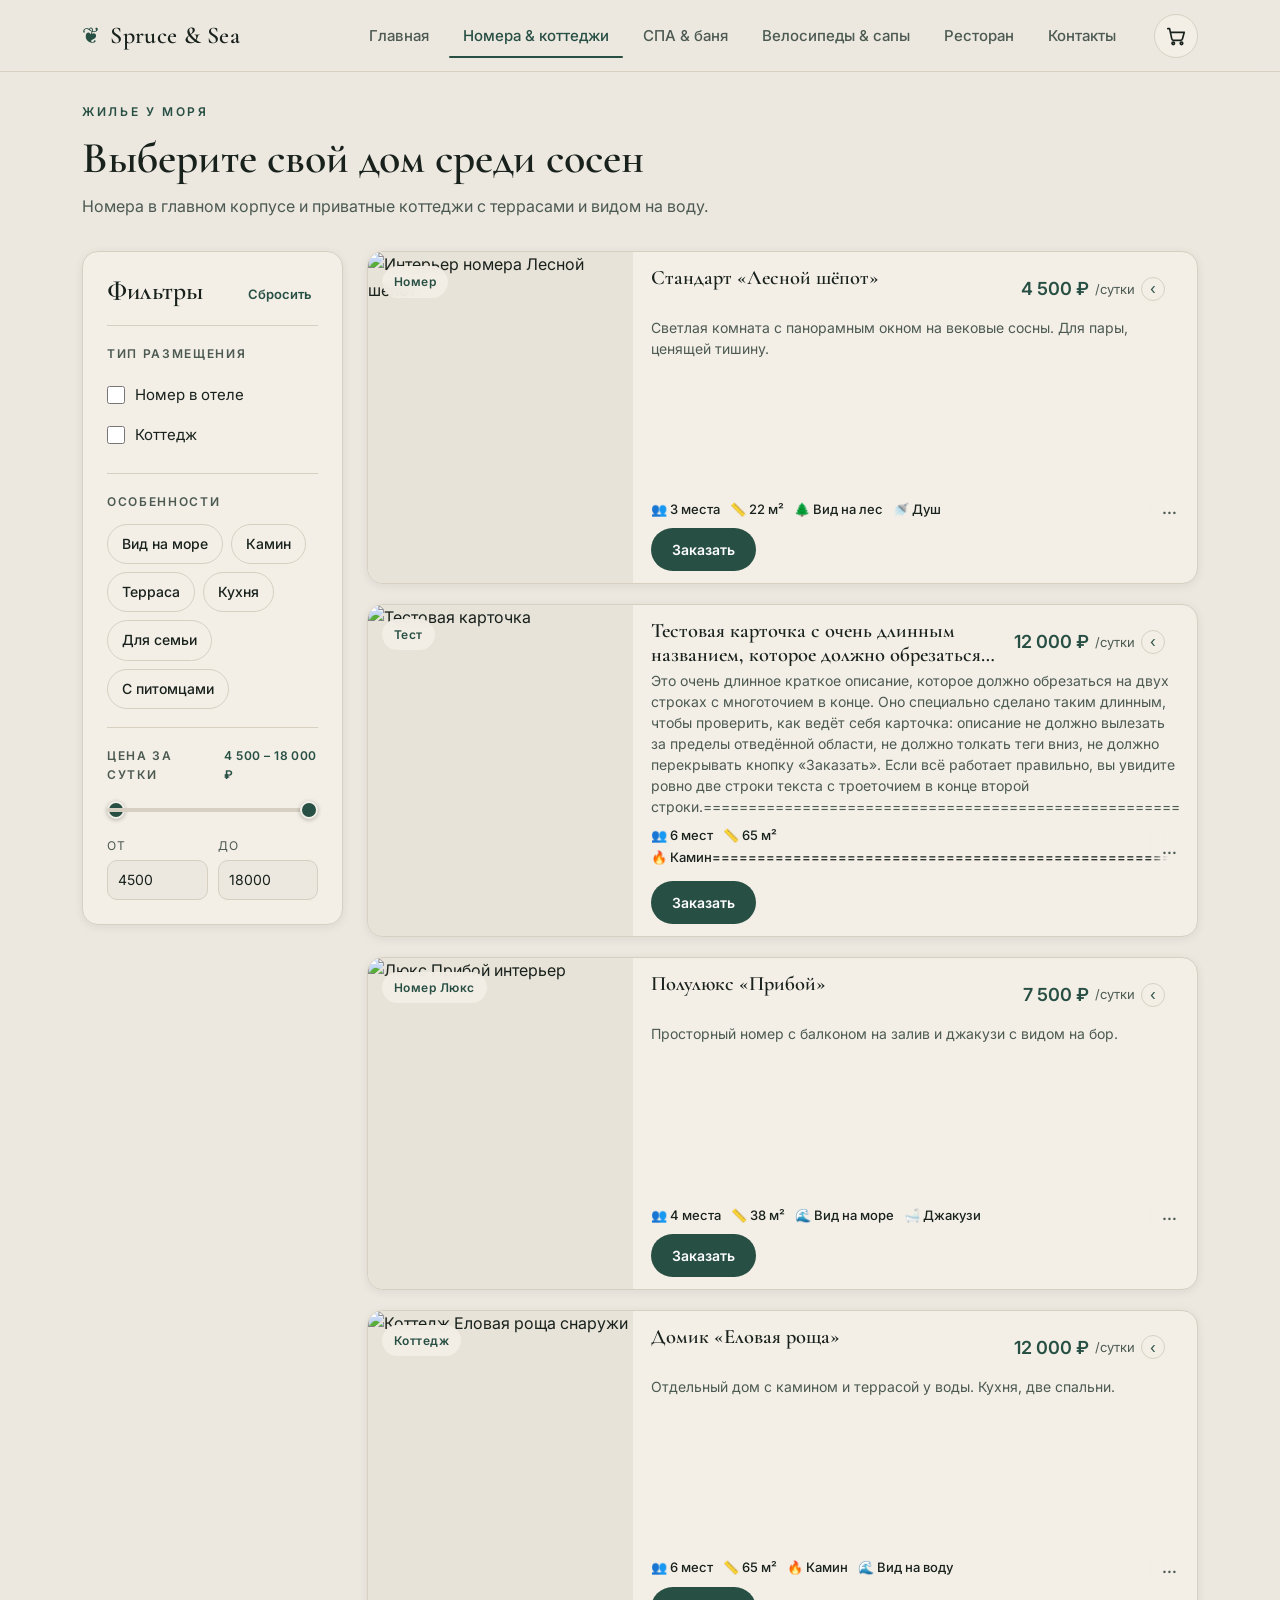
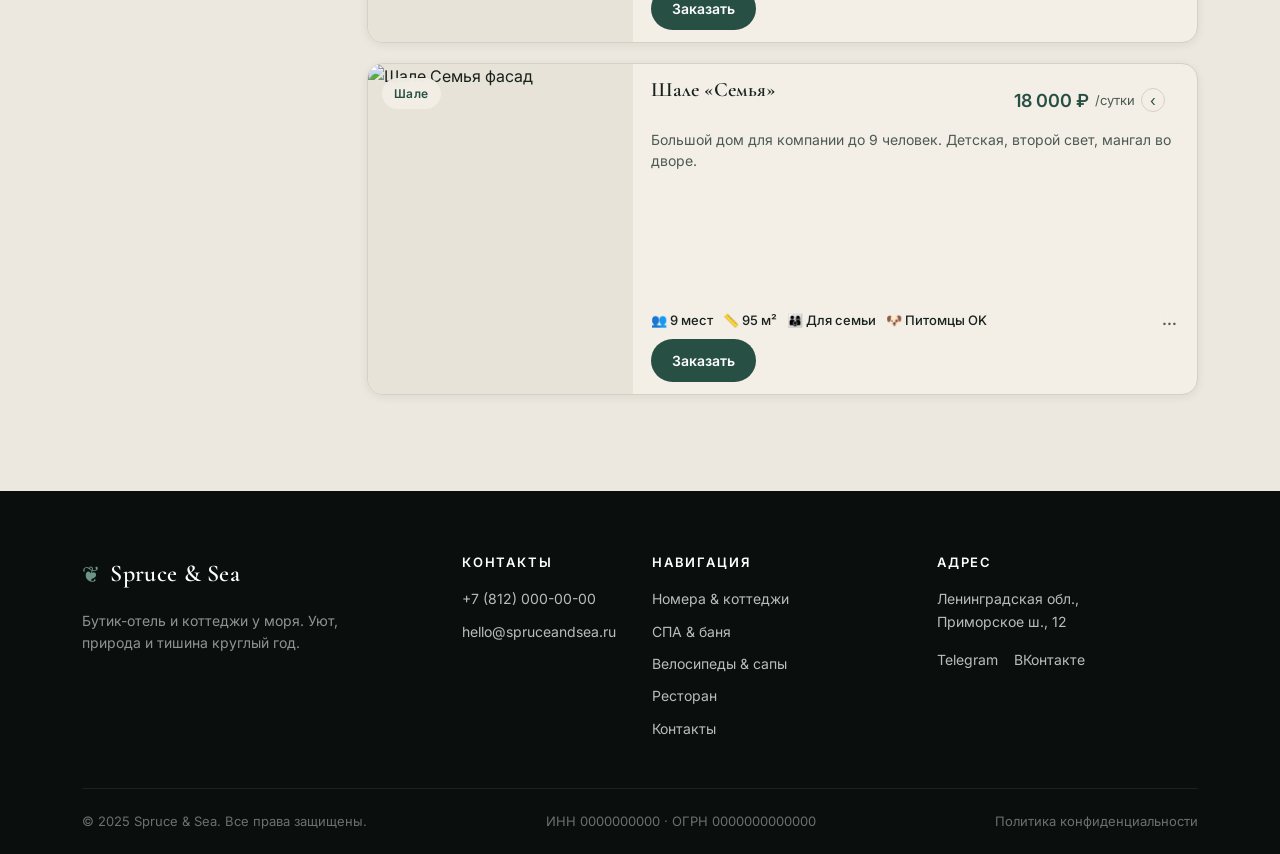
==== commit 2e48a722: "mvp catalogs & restaurant" ====
--- a/catalog.html
+++ b/catalog.html
@@ -41,7 +41,7 @@
                             <li class="site-nav__item"><a href="catalog.html?type=stays" class="site-nav__link">Номера &amp; коттеджи</a></li>
                             <li class="site-nav__item"><a href="catalog.html?type=spa" class="site-nav__link">СПА &amp; баня</a></li>
                             <li class="site-nav__item"><a href="catalog.html?type=bikes" class="site-nav__link">Велосипеды &amp; сапы</a></li>
-                            <li class="site-nav__item"><a href="catalog.html?type=restaurant" class="site-nav__link">Ресторан</a></li>
+                            <li class="site-nav__item"><a href="restaurant.html" class="site-nav__link">Ресторан</a></li>
                             <li class="site-nav__item"><a href="contacts.html" class="site-nav__link">Контакты</a></li>
                         </ul>
                         <!-- Элемент для анимируемой линии -->
@@ -107,6 +107,18 @@
         </aside>
     </div>
 
+    <div class="modal fade" id="stayModal" tabindex="-1" aria-hidden="true">
+        <div class="modal-dialog modal-dialog-centered modal-lg">
+            <div class="modal-content stay-modal">
+            <div class="modal-header">
+                <h2 class="modal-title" data-modal-title></h2>
+                <button type="button" class="btn-close" data-bs-dismiss="modal" aria-label="Закрыть"></button>
+            </div>
+            <div class="modal-body" data-modal-body></div>
+            </div>
+        </div>
+    </div>
+
     <main class="page__main">
         
         <!-- Catalog Section -->
--- a/css/style.css
+++ b/css/style.css
@@ -68,6 +68,30 @@
   --transition-underline: .3s cubic-bezier(.4, 0, .2, 1);
 
   --navbar-h: 72px;
+
+  /* --- 1.8 Токены каталога --- */
+  --clr-catalog-bg: var(--clr-bg);
+  --clr-catalog-surface: var(--clr-surface);
+  --clr-catalog-line: var(--clr-line);
+  --clr-catalog-text: var(--clr-dark);
+  --clr-catalog-muted: var(--clr-muted);
+  --clr-catalog-accent: var(--clr-accent);
+  --clr-catalog-accent-strong: var(--clr-accent-strong);
+  --clr-card-hover-shadow: 0 18px 44px rgba(24, 33, 28, .16);
+  --clr-tag-room-bg: rgba(40, 79, 68, .12);
+  --clr-tag-room-text: var(--clr-accent);
+  --clr-tag-cottage-bg: rgba(201, 185, 161, .35);
+  --clr-tag-cottage-text: #6b4e1c;
+
+    /* --- 1.9 Высоты карточек (единые для info и calendar) --- */
+  --card-stay-h: clamp(300px, 24vw, 360px);
+  --card-spa-h:  clamp(420px, 32vw, 480px);
+  --card-bike-h: clamp(180px, 15vw, 210px);
+
+  /* На узком экране — вертикальная раскладка, высота фиксирована в px */
+  --card-stay-h-mobile: 460px;
+  --card-spa-h-mobile:  520px;
+  --card-bike-h-mobile: 300px;
 }
 
 /* ---------- 2. База ---------- */
@@ -604,13 +628,8 @@
   line-height: 1;
 }
 
-/* Только внутри блока «История места» */
-.story .section-head__title {
-  color: var(--clr-story-title);
-}
-.story .section-head__eyebrow {
-  color: var(--clr-story-accent);
-}
+.story .section-head__title { color: var(--clr-story-title); }
+.story .section-head__eyebrow { color: var(--clr-story-accent); }
 
 /* ---------- 9. Explore cards ---------- */
 .explore {
@@ -620,15 +639,9 @@
     url("../images/variants_back.png") center / cover no-repeat;
 }
 
-.explore .section-head__eyebrow {
-  color: var(--clr-sand);
-}
-.explore .section-head__title {
-  color: var(--clr-hero-text);
-}
-.explore .section-head__sub {
-  color: var(--clr-hero-text-soft);
-}
+.explore .section-head__eyebrow { color: var(--clr-sand); }
+.explore .section-head__title { color: var(--clr-hero-text); }
+.explore .section-head__sub { color: var(--clr-hero-text-soft); }
 
 .explore-card {
   position: relative;
@@ -695,9 +708,7 @@
   letter-spacing: .02em;
   transition: color var(--transition);
 }
-.explore-card:hover .explore-card__link {
-  color: var(--clr-gold);
-}
+.explore-card:hover .explore-card__link { color: var(--clr-gold); }
 
 /* ---------- 10. Footer ---------- */
 .site-footer {
@@ -753,7 +764,7 @@
 .site-footer__bottom a:hover { color: var(--clr-footer-title); }
 
 /* =========================================================
-   11. Адаптив
+   11. Адаптив (шапка, hero, story, explore)
    ========================================================= */
 @media (max-width: 1180px) {
   .burger { display: flex; }
@@ -783,7 +794,7 @@
 @media (max-width: 575px) {
   .hero { min-height: 78vh; }
   .hero__slogan-break { display: none; }
-  .story, .trail-section, .explore { padding-block: 64px; }
+  .story, .explore { padding-block: 64px; }
 
   .story__facts { gap: 20px 32px; }
   .story__fact-value { font-size: 28px; }
@@ -801,733 +812,277 @@
 }
 
 /* =========================================================
-12. Catalog (страница жилья) - Horizontal Cards Layout
-========================================================= */
-
-/* --- 12.1 Токены каталога --- */
-:root {
-    --clr-catalog-bg: var(--clr-bg);
-    --clr-catalog-surface: var(--clr-surface);
-    --clr-catalog-line: var(--clr-line);
-    --clr-catalog-text: var(--clr-dark);
-    --clr-catalog-muted: var(--clr-muted);
-    --clr-catalog-accent: var(--clr-accent);
-    --clr-catalog-accent-strong: var(--clr-accent-strong);
-    --clr-card-hover-shadow: 0 18px 44px rgba(24, 33, 28, .16);
-    --clr-tag-room-bg: rgba(40, 79, 68, .12);
-    --clr-tag-room-text: var(--clr-accent);
-    --clr-tag-cottage-bg: rgba(201, 185, 161, .35);
-    --clr-tag-cottage-text: #6b4e1c;
-}
-
-/* --- 12.2 Секция каталога --- */
+   12. Каталог — общее, фильтр, карточка жилья
+   ========================================================= */
+
+/* --- 12.1 Секция каталога --- */
 .catalog {
-    padding-block: 72px 96px;
-    background: var(--clr-catalog-bg);
-}
-
-.catalog__head {
-    margin-bottom: 32px;
-}
-
-.catalog__grid {
-    align-items: flex-start;
-}
-
-/* --- 12.3 Sticky-фильтр (Sidebar) --- */
+  padding-block: 30px 96px;
+  background: var(--clr-catalog-bg);
+}
+
+.catalog__head { margin-bottom: 32px; }
+
+/* --- 12.2 Sticky-фильтр (Sidebar) --- */
 .filter {
-    position: sticky;
-    top: calc(var(--navbar-h) + 16px);
-    background: var(--clr-catalog-surface);
-    border: 1px solid var(--clr-catalog-line);
-    border-radius: var(--radius);
-    box-shadow: var(--shadow-sm);
-    padding: 24px;
+  position: sticky;
+  top: calc(var(--navbar-h) + 16px);
+  background: var(--clr-catalog-surface);
+  border: 1px solid var(--clr-catalog-line);
+  border-radius: var(--radius);
+  box-shadow: var(--shadow-sm);
+  padding: 24px;
 }
 
 .filter__head {
-    display: flex;
-    align-items: baseline;
-    justify-content: space-between;
-    gap: 12px;
-    margin-bottom: 16px;
+  display: flex;
+  align-items: baseline;
+  justify-content: space-between;
+  gap: 12px;
+  margin-bottom: 16px;
 }
 
 .filter__title {
-    font-family: 'Cormorant Garamond', serif;
-    font-size: 26px;
-    font-weight: 600;
-    color: var(--clr-catalog-text);
-    margin: 0;
+  font-family: 'Cormorant Garamond', serif;
+  font-size: 26px;
+  font-weight: 600;
+  color: var(--clr-catalog-text);
+  margin: 0;
 }
 
 .filter__reset {
-    border: none;
-    background: transparent;
-    color: var(--clr-catalog-accent);
-    font-size: 13px;
-    font-weight: 600;
-    cursor: pointer;
-    padding: 4px 6px;
-    border-radius: 6px;
-    transition: color var(--transition), background var(--transition);
-}
-
+  border: none;
+  background: transparent;
+  color: var(--clr-catalog-accent);
+  font-size: 13px;
+  font-weight: 600;
+  cursor: pointer;
+  padding: 4px 6px;
+  border-radius: 6px;
+  transition: color var(--transition), background var(--transition);
+}
 .filter__reset:hover {
-    color: var(--clr-catalog-accent-strong);
-    background: rgba(40, 79, 68, .07);
+  color: var(--clr-catalog-accent-strong);
+  background: rgba(40, 79, 68, .07);
 }
 
 .filter__group {
-    border: none;
-    border-top: 1px solid var(--clr-catalog-line);
-    margin: 0;
-    padding: 18px 0 0;
-}
-
-.filter__group + .filter__group {
-    margin-top: 18px;
-}
+  border: none;
+  border-top: 1px solid var(--clr-catalog-line);
+  margin: 0;
+  padding: 18px 0 0;
+}
+.filter__group + .filter__group { margin-top: 18px; }
 
 .filter__legend {
-    display: flex;
-    align-items: baseline;
-    justify-content: space-between;
-    gap: 10px;
-    font-size: 12px;
-    font-weight: 600;
-    text-transform: uppercase;
-    letter-spacing: .14em;
-    color: var(--clr-catalog-muted);
-    padding: 0;
-    margin: 0 0 12px;
-    width: 100%;
+  display: flex;
+  align-items: baseline;
+  justify-content: space-between;
+  gap: 10px;
+  font-size: 12px;
+  font-weight: 600;
+  text-transform: uppercase;
+  letter-spacing: .14em;
+  color: var(--clr-catalog-muted);
+  padding: 0;
+  margin: 0 0 12px;
+  width: 100%;
 }
 
 .filter__option {
-    display: flex;
-    align-items: center;
-    gap: 10px;
-    padding: 8px 0;
-    cursor: pointer;
-    font-size: 15px;
-    color: var(--clr-catalog-text);
+  display: flex;
+  align-items: center;
+  gap: 10px;
+  padding: 8px 0;
+  cursor: pointer;
+  font-size: 15px;
+  color: var(--clr-catalog-text);
 }
 
 .filter__input {
-    width: 18px;
-    height: 18px;
-    accent-color: var(--clr-catalog-accent);
-    cursor: pointer;
-}
-
-.filter__label {
-    user-select: none;
-}
+  width: 18px;
+  height: 18px;
+  accent-color: var(--clr-catalog-accent);
+  cursor: pointer;
+}
+
+.filter__label { user-select: none; }
 
 /* Chips for amenities */
 .filter__chips {
-    display: flex;
-    flex-wrap: wrap;
-    gap: 8px;
-}
-
+  display: flex;
+  flex-wrap: wrap;
+  gap: 8px;
+}
 .filter__chip {
-    position: relative;
-    display: inline-flex;
-    cursor: pointer;
-}
-
+  position: relative;
+  display: inline-flex;
+  cursor: pointer;
+}
 .filter__chip input {
-    position: absolute;
-    inset: 0;
-    opacity: 0;
-    margin: 0;
-    cursor: pointer;
-}
-
+  position: absolute;
+  inset: 0;
+  opacity: 0;
+  margin: 0;
+  cursor: pointer;
+}
 .filter__chip span {
-    display: inline-flex;
-    align-items: center;
-    justify-content: center;
-    min-width: 42px;
-    padding: 8px 14px;
-    border-radius: 999px;
-    border: 1px solid var(--clr-catalog-line);
-    background: var(--clr-catalog-surface);
-    font-size: 14px;
-    font-weight: 500;
-    color: var(--clr-catalog-text);
-    transition: background var(--transition), color var(--transition), border-color var(--transition);
-}
-
+  display: inline-flex;
+  align-items: center;
+  justify-content: center;
+  min-width: 42px;
+  padding: 8px 14px;
+  border-radius: 999px;
+  border: 1px solid var(--clr-catalog-line);
+  background: var(--clr-catalog-surface);
+  font-size: 14px;
+  font-weight: 500;
+  color: var(--clr-catalog-text);
+  transition: background var(--transition), color var(--transition), border-color var(--transition);
+}
 .filter__chip input:checked + span {
-    background: var(--clr-catalog-accent);
-    border-color: var(--clr-catalog-accent);
-    color: #ffffff;
-}
-
+  background: var(--clr-catalog-accent);
+  border-color: var(--clr-catalog-accent);
+  color: #ffffff;
+}
 .filter__chip input:focus-visible + span {
-    outline: 2px solid var(--clr-catalog-accent);
-    outline-offset: 2px;
+  outline: 2px solid var(--clr-catalog-accent);
+  outline-offset: 2px;
 }
 
 /* Price Range */
 .filter__price-output {
-    font-size: 12px;
-    font-weight: 600;
-    letter-spacing: .04em;
-    color: var(--clr-catalog-accent);
-    text-transform: none;
-}
-
+  font-size: 12px;
+  font-weight: 600;
+  letter-spacing: .04em;
+  color: var(--clr-catalog-accent);
+  text-transform: none;
+}
 .filter__range {
-    position: relative;
-    height: 28px;
-    margin-bottom: 12px;
-}
-
+  position: relative;
+  height: 28px;
+  margin-bottom: 12px;
+}
 .filter__range-input {
-    position: absolute;
-    left: 0;
-    right: 0;
-    width: 100%;
-    margin: 0;
-    pointer-events: none;
-    background: transparent;
-    -webkit-appearance: none;
-    appearance: none;
-    height: 28px;
-}
-
+  position: absolute;
+  left: 0;
+  right: 0;
+  width: 100%;
+  margin: 0;
+  pointer-events: none;
+  background: transparent;
+  -webkit-appearance: none;
+  appearance: none;
+  height: 28px;
+}
 .filter__range-input::-webkit-slider-runnable-track {
-    height: 4px;
-    background: var(--clr-catalog-line);
-    border-radius: 2px;
-}
-
+  height: 4px;
+  background: var(--clr-catalog-line);
+  border-radius: 2px;
+}
 .filter__range-input::-moz-range-track {
-    height: 4px;
-    background: var(--clr-catalog-line);
-    border-radius: 2px;
-}
-
+  height: 4px;
+  background: var(--clr-catalog-line);
+  border-radius: 2px;
+}
 .filter__range-input::-webkit-slider-thumb {
-    -webkit-appearance: none;
-    appearance: none;
-    pointer-events: auto;
-    width: 18px;
-    height: 18px;
-    margin-top: -7px;
-    border-radius: 50%;
-    background: var(--clr-catalog-accent);
-    border: 2px solid var(--clr-catalog-surface);
-    box-shadow: 0 1px 4px rgba(24, 33, 28, .3);
-    cursor: pointer;
-}
-
+  -webkit-appearance: none;
+  appearance: none;
+  pointer-events: auto;
+  width: 18px;
+  height: 18px;
+  margin-top: -7px;
+  border-radius: 50%;
+  background: var(--clr-catalog-accent);
+  border: 2px solid var(--clr-catalog-surface);
+  box-shadow: 0 1px 4px rgba(24, 33, 28, .3);
+  cursor: pointer;
+}
 .filter__range-input::-moz-range-thumb {
-    pointer-events: auto;
-    width: 18px;
-    height: 18px;
-    border-radius: 50%;
-    background: var(--clr-catalog-accent);
-    border: 2px solid var(--clr-catalog-surface);
-    box-shadow: 0 1px 4px rgba(24, 33, 28, .3);
-    cursor: pointer;
-}
-
+  pointer-events: auto;
+  width: 18px;
+  height: 18px;
+  border-radius: 50%;
+  background: var(--clr-catalog-accent);
+  border: 2px solid var(--clr-catalog-surface);
+  box-shadow: 0 1px 4px rgba(24, 33, 28, .3);
+  cursor: pointer;
+}
 .filter__price-row {
-    display: flex;
-    gap: 10px;
-}
-
+  display: flex;
+  gap: 10px;
+}
 .filter__price-field {
-    flex: 1;
-    display: flex;
-    flex-direction: column;
-    gap: 4px;
-    font-size: 12px;
-    color: var(--clr-catalog-muted);
-    text-transform: uppercase;
-    letter-spacing: .1em;
-}
-
-.filter__price-number {
-    width: 100%;
-    padding: 8px 10px;
-    border: 1px solid var(--clr-catalog-line);
-    border-radius: var(--radius-sm);
-    background: var(--clr-catalog-bg);
-    color: var(--clr-catalog-text);
-    font-family: inherit;
-    font-size: 14px;
-    letter-spacing: 0;
-    text-transform: none;
-}
-
-.filter__price-number:focus-visible {
-    outline: 2px solid var(--clr-catalog-accent);
-    outline-offset: 1px;
-}
-
-/* --- 12.4 Список карточек (Horizontal Layout) --- */
-.catalog__list {
-    display: flex;
-    flex-direction: column;
-    gap: 20px;
-}
-
-.stay-card {
-    background: var(--clr-catalog-surface);
-    border: 1px solid var(--clr-catalog-line);
-    border-radius: var(--radius);
-    box-shadow: var(--shadow-sm);
-    overflow: hidden;
-    transition: box-shadow var(--transition), border-color var(--transition), transform var(--transition);
-}
-
-.stay-card:hover {
-    box-shadow: var(--clr-card-hover-shadow);
-    border-color: transparent;
-    transform: translateY(-2px);
-}
-
-/* Internal Row Structure */
-.stay-card__row {
-    align-items: stretch; /* Ensures equal height columns */
-}
-
-.stay-card__media {
-    position: relative;
-    height: 100%;
-    min-height: 240px; /* Fallback for mobile/tablet stacking */
-}
-
-.stay-card__image {
-    width: 100%;
-    height: 100%;
-    object-fit: cover;
-    display: block;
-}
-
-.stay-card__tag {
-    position: absolute;
-    top: 14px;
-    left: 14px;
-    font-size: 12px;
-    font-weight: 600;
-    letter-spacing: .04em;
-    padding: 6px 12px;
-    border-radius: 999px;
-    backdrop-filter: blur(4px);
-    z-index: 2;
-}
-
-.stay-card__tag--room {
-    background: var(--clr-tag-room-bg);
-    color: var(--clr-tag-room-text);
-    background-color: rgba(243, 239, 231, .92); /* Light bg for contrast on image */
-}
-
-.stay-card__tag--cottage {
-    background: var(--clr-tag-cottage-bg);
-    color: var(--clr-tag-cottage-text);
-    background-color: rgba(243, 239, 231, .92);
-}
-
-.stay-card__body {
-    padding: 24px 24px 22px;
-    display: flex;
-    flex-direction: column;
-    height: 100%;
-}
-
-.stay-card__top {
-    display: flex;
-    align-items: flex-start;
-    justify-content: space-between;
-    gap: 16px;
-    margin-bottom: 8px;
-}
-
-.stay-card__title {
-    font-family: 'Cormorant Garamond', serif;
-    font-size: 26px;
-    font-weight: 600;
-    margin: 0;
-    color: var(--clr-catalog-text);
-    line-height: 1.2;
-}
-
-.stay-card__price {
-    margin: 0;
-    font-size: 13px;
-    color: var(--clr-catalog-muted);
-    white-space: nowrap;
-    line-height: 1.4;
-    text-align: right;
-}
-
-.stay-card__price strong {
-    display: block;
-    font-size: 20px;
-    font-weight: 600;
-    color: var(--clr-catalog-accent);
-}
-
-.stay-card__price small {
-  display: block;
+  flex: 1;
+  display: flex;
+  flex-direction: column;
+  gap: 4px;
   font-size: 12px;
   color: var(--clr-catalog-muted);
-  margin-top: 4px;
-  font-weight: 500;
-}
-
-.stay-card__details {
-  margin: 0 0 14px;
-  border-top: 1px dashed var(--clr-catalog-line);
-  padding-top: 12px;
-}
-.stay-card__details summary {
-  cursor: pointer;
+  text-transform: uppercase;
+  letter-spacing: .1em;
+}
+.filter__price-number {
+  width: 100%;
+  padding: 8px 10px;
+  border: 1px solid var(--clr-catalog-line);
+  border-radius: var(--radius-sm);
+  background: var(--clr-catalog-bg);
+  color: var(--clr-catalog-text);
+  font-family: inherit;
   font-size: 14px;
-  font-weight: 600;
-  color: var(--clr-catalog-accent);
-  list-style: none;
-}
-.stay-card__details summary::-webkit-details-marker { display: none; }
-.stay-card__details summary::before {
-  content: '▸ ';
-  transition: transform var(--transition);
-  display: inline-block;
-}
-.stay-card__details[open] summary::before { transform: rotate(90deg); }
-
-.stay-card__rooms {
-  margin: 10px 0 8px;
-  padding-left: 18px;
-  list-style: disc;
-  font-size: 14px;
-  color: var(--clr-catalog-text);
-}
-.stay-card__features {
-  margin: 6px 0;
-  font-size: 13.5px;
-  color: var(--clr-catalog-muted);
-}
-.stay-card__features strong { color: var(--clr-catalog-text); }
-
-.stay-card__text {
-    margin: 0 0 16px;
-    font-size: 15px;
-    line-height: 1.65;
-    color: var(--clr-catalog-muted);
-    flex-grow: 1; /* Pushes meta/actions to bottom */
-}
-
-.stay-card__meta {
-    display: flex;
-    flex-wrap: wrap;
-    gap: 8px 18px;
-    list-style: none;
-    margin: 0 0 20px;
-    padding: 0;
-}
-
-.stay-card__meta-item {
-    font-size: 13px;
-    font-weight: 500;
-    color: var(--clr-catalog-text);
-    letter-spacing: .01em;
-}
-
-.stay-card__actions {
-    display: flex;
-    align-items: center;
-    gap: 12px;
-    margin-top: auto;
-}
-
-.stay-card__fav {
-    display: inline-flex;
-    align-items: center;
-    justify-content: center;
-    width: 40px;
-    height: 40px;
-    padding: 0;
-    border: 1px solid var(--clr-catalog-line);
-    border-radius: 50%;
-    background: var(--clr-catalog-surface);
-    color: var(--clr-catalog-muted);
-    font-size: 18px;
-    line-height: 1;
-    cursor: pointer;
-    transition: color var(--transition), border-color var(--transition), background var(--transition), transform var(--transition);
-}
-
-.stay-card__fav:hover {
-    color: var(--clr-catalog-accent);
-    border-color: var(--clr-catalog-accent);
-    transform: scale(1.06);
-}
-
-.stay-card__fav:focus-visible {
-    outline: 2px solid var(--clr-catalog-accent);
-    outline-offset: 2px;
-}
-
-.stay-card__fav.is-active {
-    color: var(--clr-catalog-accent-strong);
-    border-color: var(--clr-catalog-accent-strong);
-    background: rgba(40, 79, 68, .08);
-}
-
-/* --- 12.4.1 Три цены и раскрывающийся состав --- */
-.stay-card__details {
-  margin: 0 0 16px;
-  padding-top: 12px;
-  border-top: 1px dashed var(--clr-catalog-line);
-}
-
-.stay-card__details summary {
-  cursor: pointer;
-  font-size: 14px;
-  font-weight: 600;
-  color: var(--clr-catalog-accent);
-  list-style: none;
-  display: flex;
-  align-items: center;
-  gap: 8px;
-  user-select: none;
-}
-.stay-card__details summary::-webkit-details-marker { display: none; }
-.stay-card__details summary::before {
-  content: '▸';
-  display: inline-block;
-  transition: transform var(--transition);
-  font-size: 12px;
-}
-.stay-card__details[open] summary::before { transform: rotate(90deg); }
-
-.stay-card__rooms {
-  margin: 12px 0 10px;
-  padding-left: 20px;
-  list-style: disc;
-  font-size: 14px;
-  line-height: 1.6;
-  color: var(--clr-catalog-text);
-}
-
-.stay-card__features {
-  margin: 6px 0 0;
-  font-size: 13.5px;
-  line-height: 1.55;
-  color: var(--clr-catalog-muted);
-}
-.stay-card__features strong {
-  color: var(--clr-catalog-text);
-  font-weight: 600;
-}
-
-/* На мобильных три цены переносим строкой */
-@media (max-width: 767.98px) {
-  .stay-card__details {
-    margin-bottom: 14px;
-  }
-}
-
-/* --- 12.5 Empty State --- */
-.catalog__empty {
-    margin-top: 32px;
-    padding: 32px 24px;
-    text-align: center;
-    font-size: 15px;
-    color: var(--clr-catalog-muted);
-    background: var(--clr-catalog-surface);
-    border: 1px dashed var(--clr-catalog-line);
-    border-radius: var(--radius);
-}
-
-.catalog__empty-reset {
-    margin-left: 6px;
-    padding: 0;
-    border: none;
-    background: transparent;
-    color: var(--clr-catalog-accent);
-    font: inherit;
-    font-weight: 600;
-    text-decoration: underline;
-    text-underline-offset: 3px;
-    cursor: pointer;
-    transition: color var(--transition);
-}
-
-.catalog__empty-reset:hover {
-    color: var(--clr-catalog-accent-strong);
-}
-
-/* --- 12.6 Filtering States --- */
-.filter__chip input:disabled + span,
-.filter__option:has(.filter__input:disabled) {
-    opacity: .45;
-    cursor: not-allowed;
-}
-
-.catalog__list.is-filtering .stay-card.is-hidden,
-.stay-card[hidden] {
-    display: none;
-}
-
-/* --- 12.7 Responsive Adjustments --- */
-
-/* Tablet: Stack card vertically if needed, but keep horizontal on large tablets if possible. 
-   Here we force vertical stack below lg breakpoint for better readability of long descriptions */
-@media (max-width: 991.98px) {
-    .filter {
-        position: static;
-        margin-bottom: 24px;
-    }
-    
-    /* On tablet/mobile, the grid inside stay-card might need adjustment if cols don't behave perfectly */
-    .stay-card__media {
-        min-height: 200px;
-    }
-}
-
-/* Mobile: Full vertical stack */
-@media (max-width: 767.98px) {
-    .catalog {
-        padding-block: 48px 64px;
-    }
-    
-    .catalog__head {
-        margin-bottom: 24px;
-    }
-    
-    .filter {
-        padding: 18px;
-    }
-    
-    .filter__title {
-        font-size: 22px;
-    }
-    
-    /* Ensure card body doesn't get squeezed */
-    .stay-card__body {
-        padding: 20px 18px 18px;
-    }
-    
-    .stay-card__title {
-        font-size: 22px;
-    }
-    
-    .stay-card__top {
-        flex-direction: column;
-        gap: 4px;
-    }
-    
-    .stay-card__price {
-        text-align: left;
-    }
-    
-    .stay-card__price strong {
-        display: inline;
-        font-size: 18px;
-    }
-    
-    .stay-card__media,
-    .stay-card__image {
-        min-height: 200px;
-    }
-}
-
-@media (max-width: 575.98px) {
-    .filter__price-row {
-        flex-direction: column;
-        gap: 8px;
-    }
-    
-    .stay-card__meta {
-        gap: 6px 14px;
-    }
-    
-    .stay-card__actions {
-        flex-wrap: wrap;
-    }
-    
-    .stay-card__actions .btn {
-        flex: 1 1 auto;
-        justify-content: center;
-    }
-}
-
-/* --- 12.8 Reduced Motion --- */
-@media (prefers-reduced-motion: reduce) {
-    .stay-card,
-    .stay-card__fav,
-    .filter__reset,
-    .catalog__empty-reset {
-        transition: none;
-    }
-    .stay-card:hover {
-        transform: none;
-    }
-}
-
-/* =========================================================
-13. Каталог — сетки и карточки СПА / ВЕЛО
-========================================================= */
-
-/* --- 13.1 Сетка для spa (2 колонки на десктопе) --- */
-.catalog__list--spa {
-  display: grid;
-  grid-template-columns: repeat(2, 1fr);
+  letter-spacing: 0;
+  text-transform: none;
+}
+.filter__price-number:focus-visible {
+  outline: 2px solid var(--clr-catalog-accent);
+  outline-offset: 1px;
+}
+
+/* --- 12.3 Список карточек --- */
+.catalog__list {
+  display: flex;
+  flex-direction: column;
   gap: 20px;
 }
-@media (max-width: 991.98px) {
-  .catalog__list--spa { grid-template-columns: 1fr; }
-}
-
-/* --- 13.2 Сетка для bike (1 колонка, карточка-строка) --- */
-.catalog__list--bike {
-  display: grid;
-  grid-template-columns: 1fr;
-  gap: 16px;
-}
-
-/* --- 13.3 spa-card --- */
-.spa-card {
-  display: flex;
-  flex-direction: column;
+
+/* --- 12.4 catalog-card — единая карточка --- */
+.catalog-card {
+  height: clamp(300px, 26vw, 380px);
   background: var(--clr-catalog-surface);
   border: 1px solid var(--clr-catalog-line);
   border-radius: var(--radius);
   box-shadow: var(--shadow-sm);
   overflow: hidden;
-  transition: box-shadow var(--transition), transform var(--transition), border-color var(--transition);
-}
-.spa-card:hover {
+  display: grid;
+  grid-template-columns: minmax(220px, 32%) 1fr;
+  cursor: pointer;
+  transition: box-shadow var(--transition), border-color var(--transition), transform var(--transition);
+}
+.catalog-card:hover {
   box-shadow: var(--clr-card-hover-shadow);
   border-color: transparent;
   transform: translateY(-2px);
 }
-
-.spa-card__media {
+.catalog-card:focus-visible {
+  outline: 2px solid var(--clr-catalog-accent);
+  outline-offset: -2px;
+}
+
+/* Media */
+.catalog-card__media {
   position: relative;
-  aspect-ratio: 4 / 3;
+  height: 100%;
   overflow: hidden;
-}
-.spa-card__image {
+  background: var(--clr-surface-2);
+}
+.catalog-card__image {
   width: 100%;
   height: 100%;
   object-fit: cover;
   display: block;
-  transition: transform var(--transition);
-}
-.spa-card:hover .spa-card__image { transform: scale(1.04); }
-
-.spa-card__tag {
+}
+.catalog-card__tag {
   position: absolute;
   top: 14px;
   left: 14px;
@@ -1536,318 +1091,382 @@
   letter-spacing: .04em;
   padding: 6px 12px;
   border-radius: 999px;
-  background: rgba(243, 239, 231, .92);
+  background-color: rgba(243, 239, 231, .92);
   color: var(--clr-catalog-accent);
   backdrop-filter: blur(4px);
-}
-
-.spa-card__body {
-  display: flex;
-  flex-direction: column;
+  z-index: 2;
+}
+
+/* Body — grid: header | content | footer */
+.catalog-card__body {
+  height: 100%;
+  padding: 14px 18px 12px;
+  display: grid;
+  grid-template-rows: auto 1fr auto;
+  gap: 4px;
+  overflow: hidden;
+  min-width: 0;
+}
+
+/* HEADER */
+.catalog-card__top {
+  display: flex;
+  align-items: flex-start;
+  justify-content: space-between;
   gap: 12px;
-  padding: 20px 22px 22px;
-  flex: 1;
-}
-
-.spa-card__title {
+  isolation: isolate;
+  min-height: calc(1.15em * 24px * 2 + 4px);
+}
+.catalog-card__title {
+  flex: 1 1 auto;
+  min-width: 0;
   font-family: 'Cormorant Garamond', serif;
-  font-size: 24px;
+  font-size: clamp(19px, 1.6vw, 24px);
   font-weight: 600;
   margin: 0;
   color: var(--clr-catalog-text);
-  line-height: 1.2;
-}
-
-.spa-card__text {
-  margin: 0;
-  font-size: 14.5px;
-  line-height: 1.6;
-  color: var(--clr-catalog-muted);
-  flex: 1;
-}
-
-.spa-card__meta {
-  display: flex;
-  flex-wrap: wrap;
-  gap: 6px 14px;
-  list-style: none;
-  margin: 0;
-  padding: 0;
-  font-size: 13px;
-  color: var(--clr-catalog-text);
-}
-
-.spa-card__foot {
+  line-height: 1.15;
+  display: -webkit-box;
+  -webkit-line-clamp: 2;
+  -webkit-box-orient: vertical;
+  overflow: hidden;
+  height: calc(1.15em * 2);
+}
+
+/* Цена — твой вариант */
+.catalog-card__price {
+  position: relative;
+  flex: 0 0 auto;
+  min-width: 150px;
   display: flex;
   align-items: center;
-  justify-content: space-between;
-  gap: 12px;
-  padding-top: 14px;
-  border-top: 1px solid var(--clr-catalog-line);
-  margin-top: 4px;
-}
-
-.spa-card__price {
+  justify-content: flex-end;
+  gap: 6px;
   font-size: 13px;
   color: var(--clr-catalog-muted);
   white-space: nowrap;
-}
-.spa-card__price strong {
-  font-size: 20px;
+  line-height: 1.4;
+  padding: 4px 0;
+  margin-right: 14px;
+  margin-top: 6px;
+  transition: color var(--transition);
+  z-index: 0;
+}
+.catalog-card__price strong {
+  font-size: 18px;
+  font-weight: 600;
   color: var(--clr-catalog-accent);
-  font-weight: 600;
-}
-
-/* --- 13.4 bike-card (горизонтальная компактная) --- */
-.bike-card {
-  display: grid;
-  grid-template-columns: 200px 1fr;
+}
+.catalog-card__price::before {
+  content: "";
+  position: absolute;
+  inset: -4px -8px;
+  border-radius: 999px;
+  background: var(--clr-catalog-accent);
+  opacity: 0;
+  transition: opacity var(--transition);
+  z-index: -1;
+  pointer-events: none;
+}
+.catalog-card.is-calendar .catalog-card__price { color: #fff; }
+.catalog-card.is-calendar .catalog-card__price strong { color: #fff; }
+.catalog-card.is-calendar .catalog-card__price::before { opacity: 1; }
+
+/* CONTENT — свободная область, обе панели лежат здесь */
+.catalog-card__content {
+  position: relative;
+  min-height: 0;
+  overflow: hidden;
+}
+
+/* Панели — взаимоисключающие */
+.catalog-card__panel {
+  position: absolute;
+  inset: 0;
+  display: flex;
+  flex-direction: column;
+  min-height: 0;
+  overflow: hidden;
+}
+.catalog-card__panel[hidden] { display: none; }
+
+/* INFO: описание сжимается, теги приоритет */
+.catalog-card__info-main {
+  flex: 1 1 auto;
+  min-height: 0;
+  display: flex;
+  flex-direction: column;
+  gap: 4px;
+}
+.catalog-card__panel--info .catalog-card__text {
+  flex: 1 1 auto;
+  min-height: 0;
+  margin: 0;
+  font-size: 14px;
+  line-height: 1.5;
+  color: var(--clr-catalog-muted);
+  display: block;
+  overflow: hidden;
+}
+.catalog-card__panel--info .catalog-card__badges {
+  flex: 0 0 auto;
+  max-height: calc(1.4em * 2);
+  display: flex;
+  flex-wrap: wrap;
+  gap: 4px 10px;
+  margin: 0;
+  padding: 0 20px 0 0;
+  overflow: hidden;
+  position: relative;
+  align-content: flex-start;
+  list-style: none;
+}
+.catalog-card__panel--info .catalog-card__badges li {
+  font-size: 13px;
+  font-weight: 500;
+  color: var(--clr-catalog-text);
+  white-space: nowrap;
+  flex: 0 0 auto;
+  line-height: 1.4;
+}
+/* «…» справа — по умолчанию скрыто */
+.catalog-card__panel--info .catalog-card__badges::after {
+  content: "…";
+  position: absolute;
+  top: 0;
+  right: 0;
+  bottom: 0;
+  width: 28px;
+  display: flex;
+  align-items: center;
+  justify-content: flex-end;
+  padding-right: 2px;
+  background: linear-gradient(to right, transparent, var(--clr-catalog-surface) 60%);
+  color: var(--clr-catalog-muted);
+  font-weight: 600;
+  pointer-events: none;
+  opacity: 0;
+  transition: opacity var(--transition);
+}
+
+/* Показываем только при переполнении */
+.catalog-card__panel--info .catalog-card__badges.is-overflow::after {
+  opacity: 1;
+}
+
+/* CALENDAR: на всю свободную область */
+.catalog-card__panel--calendar {
+  display: flex;
+  flex-direction: column;
+}
+.catalog-card__panel--calendar .stay-card__calendar,
+.catalog-card__panel--calendar [data-calendar] {
+  flex: 1 1 auto;
+  min-height: 0;
+  display: flex;
+  flex-direction: column;
+}
+.catalog-card__panel--calendar .cal {
+  flex: 1 1 auto;
+  min-height: 0;
+}
+
+/* FOOTER */
+.catalog-card__actions {
+  display: flex;
+  align-items: center;
+  gap: 10px;
+  padding-top: 6px;
+  flex: 0 0 auto;
+  min-height: 40px;
   background: var(--clr-catalog-surface);
-  border: 1px solid var(--clr-catalog-line);
+  cursor: default;
+}
+.catalog-card__actions .btn { cursor: pointer; }
+.catalog-card__actions .btn:hover { color: #ffffff; }
+
+/* --- 12.5 Empty State --- */
+.catalog__empty {
+  margin-top: 0;
+  padding: 32px 24px;
+  text-align: center;
+  font-size: 15px;
+  color: var(--clr-catalog-muted);
+  background: var(--clr-catalog-surface);
+  border: 1px dashed var(--clr-catalog-line);
   border-radius: var(--radius);
-  box-shadow: var(--shadow-sm);
-  overflow: hidden;
-  transition: box-shadow var(--transition), transform var(--transition), border-color var(--transition);
-}
-.bike-card:hover {
-  box-shadow: var(--clr-card-hover-shadow);
-  border-color: transparent;
-  transform: translateY(-2px);
-}
-
-.bike-card__media {
-  position: relative;
-  overflow: hidden;
-}
-.bike-card__image {
-  width: 100%;
-  height: 100%;
-  object-fit: cover;
-  display: block;
-}
-
-.bike-card__tag {
-  position: absolute;
-  top: 12px;
-  left: 12px;
-  font-size: 11px;
-  font-weight: 600;
-  letter-spacing: .04em;
-  padding: 5px 10px;
-  border-radius: 999px;
-  background: rgba(243, 239, 231, .92);
+}
+.catalog__empty[hidden] { display: none; }
+
+.catalog__empty-link {
+  margin-left: 6px;
+  padding: 0;
+  border: none;
+  background: transparent;
   color: var(--clr-catalog-accent);
-}
-
-.bike-card__body {
-  padding: 18px 22px;
-  display: flex;
-  flex-direction: column;
-  gap: 10px;
-}
-
-.bike-card__top {
-  display: flex;
-  align-items: baseline;
-  justify-content: space-between;
-  gap: 16px;
-}
-.bike-card__title {
-  font-family: 'Cormorant Garamond', serif;
-  font-size: 22px;
-  font-weight: 600;
-  margin: 0;
-  color: var(--clr-catalog-text);
-}
-.bike-card__price {
-  font-size: 13px;
-  color: var(--clr-catalog-muted);
-  white-space: nowrap;
-}
-.bike-card__price strong {
-  font-size: 18px;
-  color: var(--clr-catalog-accent);
-  font-weight: 600;
-}
-
-.bike-card__text {
-  margin: 0;
-  font-size: 14.5px;
-  line-height: 1.6;
-  color: var(--clr-catalog-muted);
-  flex: 1;
-}
-
-.bike-card__meta {
-  display: flex;
-  flex-wrap: wrap;
-  gap: 6px 16px;
-  list-style: none;
-  margin: 0;
-  padding: 0;
-  font-size: 13px;
-  color: var(--clr-catalog-text);
-}
-
-.bike-card__actions {
-  display: flex;
-  justify-content: flex-end;
-  margin-top: 4px;
-}
-
-/* --- 13.5 Адаптив карточек проката --- */
+  font: inherit;
+  font-weight: 600;
+  text-decoration: underline;
+  text-underline-offset: 3px;
+  cursor: pointer;
+  transition: color var(--transition);
+}
+.catalog__empty-link:hover { color: var(--clr-catalog-accent-strong); }
+
+/* --- 12.6 Filtering States --- */
+.filter__chip input:disabled + span,
+.filter__option:has(.filter__input:disabled) {
+  opacity: .45;
+  cursor: not-allowed;
+}
+
+.catalog__list.is-filtering .catalog-card.is-hidden,
+.catalog-card[hidden] { display: none; }
+
+/* --- 12.7 Адаптив каталога --- */
+@media (max-width: 991.98px) {
+  .filter {
+    position: static;
+    margin-bottom: 24px;
+  }
+  /* Карточка вертикальная — фото сверху */
+  .catalog-card {
+    height: var(--card-stay-h-mobile);
+  }
+  .catalog-card__row { height: auto; }
+  .catalog-card__media {
+    height: 180px;
+    flex: 0 0 180px;
+  }
+  .catalog-card__body {
+    height: auto;
+    flex: 1 1 auto;
+  }
+}
+
 @media (max-width: 767.98px) {
-  .bike-card {
-    grid-template-columns: 1fr;
+  .catalog { padding-block: 48px 64px; }
+  .catalog__head { margin-bottom: 24px; }
+
+  .filter { padding: 18px; }
+  .filter__title { font-size: 22px; }
+
+  .catalog-card__body { padding: 16px 18px 16px; }
+  .catalog-card__title { font-size: 20px; }
+  .catalog-card__top { flex-direction: column; gap: 4px; }
+  .catalog-card__price { text-align: left; }
+
+  .catalog-card__media { height: 180px; }
+}
+
+@media (max-width: 575.98px) {
+  .filter__price-row {
+    flex-direction: column;
+    gap: 8px;
   }
-  .bike-card__media {
-    aspect-ratio: 16 / 9;
-  }
-  .bike-card__top {
-    flex-direction: column;
-    gap: 4px;
-  }
-}
-
-@media (max-width: 575.98px) {
-  .catalog__list--spa { gap: 16px; }
-  .spa-card__body { padding: 18px; }
-  .spa-card__title { font-size: 22px; }
-  .spa-card__foot {
-    flex-direction: column;
-    align-items: stretch;
-    gap: 10px;
-  }
-  .spa-card__foot .btn { width: 100%; }
-
-  .bike-card__body { padding: 16px 18px; }
-  .bike-card__title { font-size: 20px; }
-}
-
-/* --- 13.6 Убираем фиксированную высоту media у stay-card при grid-раскладке --- */
-.catalog__list--stay .stay-card__row { min-height: 240px; }
+  .catalog-card__meta { gap: 8px 12px; }
+  .catalog-card__actions { flex-wrap: wrap; }
+  .catalog-card__actions .btn { flex: 1 1 auto; justify-content: center; }
+}
 
 /* =========================================================
-14. Переключатель «описание ↔ календарь» и мини-календарь
-========================================================= */
-
-/* --- 14.1 Кнопка-стрелка в цене --- */
-.stay-card__toggle,
-.spa-card__toggle,
-.bike-card__toggle {
+   13. (удалено — унифицировано в 12.4 catalog-card)
+   ========================================================= */
+
+/* =========================================================
+   14. Переключатель «описание ↔ календарь», мини-календарь
+   ========================================================= */
+
+/* --- 14.1 Кнопка-стрелка (без прыжков при hover/focus) --- */
+.card-toggle {
   display: inline-flex;
   align-items: center;
   justify-content: center;
-  width: 26px;
-  height: 26px;
-  margin-left: 8px;
+  width: 24px;
+  height: 24px;
   padding: 0;
   border: 1px solid var(--clr-catalog-line);
   border-radius: 50%;
   background: var(--clr-catalog-surface);
   color: var(--clr-catalog-accent);
-  font-size: 16px;
+  font-size: 15px;
   line-height: 1;
   cursor: pointer;
   vertical-align: middle;
-  transition: background var(--transition), border-color var(--transition), color var(--transition), transform var(--transition);
-}
-.stay-card__toggle:hover,
-.spa-card__toggle:hover,
-.bike-card__toggle:hover {
+  flex-shrink: 0;
+  transition: background var(--transition), border-color var(--transition), color var(--transition);
+  /* Никакого transform — чтобы не «толкать» соседей */
+}
+.card-toggle:hover {
   background: var(--clr-catalog-accent);
   border-color: var(--clr-catalog-accent);
   color: #fff;
-  transform: scale(1.05);
-}
-.stay-card__toggle:focus-visible,
-.spa-card__toggle:focus-visible,
-.bike-card__toggle:focus-visible {
+  box-shadow: 0 0 0 2px rgba(40, 79, 68, .15);
+}
+.card-toggle:focus-visible {
   outline: 2px solid var(--clr-catalog-accent);
   outline-offset: 2px;
 }
 
-/* --- 14.2 Панели (info / calendar) --- */
-.stay-card__panel,
-.spa-card__panel,
-.bike-card__panel {
-  display: flex;
-  flex-direction: column;
-  gap: inherit;
-  height: 100%;
-}
-.stay-card__panel[hidden],
-.spa-card__panel[hidden],
-.bike-card__panel[hidden] {
-  display: none;
-}
-
-/* --- 14.3 Цена в режиме календаря — меняем вид --- */
-.stay-card.is-calendar .stay-card__price,
-.spa-card.is-calendar .spa-card__price,
-.bike-card.is-calendar .bike-card__price {
-  display: flex;
-  align-items: center;
-  gap: 8px;
-  padding: 6px 12px;
+/* --- 14.2 Цена в режиме календаря — та же геометрия, только фон --- */
+.catalog-card.is-calendar .catalog-card__price {
   background: var(--clr-catalog-accent);
   color: #fff;
   border-radius: 999px;
 }
-.stay-card.is-calendar .stay-card__price strong,
-.spa-card.is-calendar .spa-card__price strong,
-.bike-card.is-calendar .bike-card__price strong {
+.catalog-card.is-calendar .catalog-card__price strong {
   color: #fff;
 }
-.stay-card.is-calendar .stay-card__price {
-  /* цена переезжает вправо в шапке — уже flex, но можно выровнять */
-  margin-left: auto;
-}
-
-/* --- 14.4 Мини-календарь --- */
-.stay-card__calendar {
-  margin-top: 12px;
-}
-
-.stay-card__free {
-  margin: 12px 0;
-  padding: 14px 16px;
+
+/* --- 14.3 Плашка «все даты свободны» --- */
+.card-free {
+  margin: 8px 0;
+  padding: 12px 14px;
   background: rgba(40, 79, 68, .06);
   border-radius: var(--radius-sm);
-  font-size: 14px;
+  font-size: 13px;
   color: var(--clr-catalog-accent);
   text-align: center;
-}
-
+  flex: 0 0 auto;
+}
+
+/* --- 14.4 Мини-календарь (компактный) --- */
 .cal {
   border: 1px solid var(--clr-catalog-line);
   border-radius: var(--radius-sm);
-  padding: 12px;
+  padding: 8px 10px;
   background: var(--clr-catalog-bg);
+  flex: 1;
+  min-height: 0;
+  display: flex;
+  flex-direction: column;
 }
 
 .cal__head {
   display: flex;
   align-items: center;
   justify-content: space-between;
-  margin-bottom: 10px;
+  gap: 8px;
+  margin-bottom: 6px;
+  flex: 0 0 auto;
 }
 .cal__title {
-  font-size: 14px;
+  font-size: 12px;
   font-weight: 600;
   color: var(--clr-catalog-text);
   text-transform: capitalize;
 }
 .cal__nav {
-  width: 26px;
-  height: 26px;
+  width: 20px;
+  height: 20px;
   border: 1px solid var(--clr-catalog-line);
   border-radius: 50%;
   background: var(--clr-catalog-surface);
   color: var(--clr-catalog-text);
-  font-size: 14px;
+  font-size: 11px;
   line-height: 1;
   cursor: pointer;
+  padding: 0;
   transition: background var(--transition), border-color var(--transition);
 }
 .cal__nav:hover {
@@ -1860,25 +1479,33 @@
 .cal__grid {
   display: grid;
   grid-template-columns: repeat(7, 1fr);
-  gap: 2px;
-}
+  gap: 1px;
+}
+.cal__weekdays { flex: 0 0 auto; }
 .cal__weekday {
   text-align: center;
-  font-size: 11px;
+  font-size: 9px;
   font-weight: 600;
   color: var(--clr-catalog-muted);
   text-transform: uppercase;
-  padding: 4px 0;
+  padding: 2px 0;
+  line-height: 1;
+}
+
+.cal__grid {
+  flex: 1;
+  min-height: 0;
+  grid-auto-rows: 1fr;
 }
 
 .cal__cell {
   display: flex;
   align-items: center;
   justify-content: center;
-  aspect-ratio: 1;
-  font-size: 13px;
-  border-radius: 6px;
+  font-size: 11px;
+  border-radius: 4px;
   color: var(--clr-catalog-text);
+  line-height: 1;
   transition: background var(--transition), color var(--transition);
 }
 .cal__cell--empty { background: transparent; }
@@ -1893,32 +1520,498 @@
   cursor: not-allowed;
 }
 
-.cal__legend {
-  display: flex;
-  gap: 14px;
-  margin-top: 10px;
+.cal__hint {
+  display: inline-flex;
+  gap: 8px;
+  align-items: center;
+  margin-left: auto;
+  margin-right: 4px;
+  font-size: 10px;
+  color: var(--clr-catalog-muted);
+}
+
+.cal__hint-item {
+  display: inline-flex;
+  align-items: center;
+  gap: 3px;
+  font-size: 10px;
+  line-height: 1;
+  white-space: nowrap;
+}
+
+.cal__hint-dot {
+  display: inline-block;
+  width: 7px;
+  height: 7px;
+  border-radius: 50%;
+  flex-shrink: 0;
+}
+.cal__hint-dot--free   { background: rgba(40, 79, 68, .35); }
+.cal__hint-dot--booked { background: rgba(180, 60, 60, .5); }
+
+/* Убрать старую легенду внизу */
+.cal__legend { display: none; }
+
+/* --- 14.5 Адаптив переключателя и календаря --- */
+@media (max-width: 767.98px) {
+  .cal { padding: 8px; }
+  .cal__cell { font-size: 10px; }
+}
+@media (max-width: 575.98px) {
+  .card-toggle { width: 26px; height: 26px; font-size: 16px; }
+  .cal__cell { font-size: 11px; }
+}
+
+/* =========================================================
+   15. Модалка «Подробнее»
+   ========================================================= */
+.stay-modal {
+  border-radius: var(--radius);
+  border: 1px solid var(--clr-line);
+  background: var(--clr-bg);
+}
+
+.stay-modal .modal-header {
+  border-bottom: 1px solid var(--clr-line);
+  padding: 20px 24px;
+}
+.stay-modal .modal-title {
+  font-family: 'Cormorant Garamond', serif;
+  font-size: 26px;
+  font-weight: 600;
+  color: var(--clr-dark);
+  margin: 0;
+}
+.stay-modal .modal-body {
+  padding: 20px 24px 24px;
+}
+
+/* Галерея */
+.stay-modal__gallery {
+  display: grid;
+  grid-template-columns: repeat(auto-fill, minmax(140px, 1fr));
+  gap: 8px;
+  margin-bottom: 16px;
+}
+.stay-modal__gallery-img {
+  width: 100%;
+  aspect-ratio: 4 / 3;
+  object-fit: cover;
+  border-radius: var(--radius-sm);
+  display: block;
+}
+
+/* Полное описание */
+.stay-modal__full {
+  font-size: 15px;
+  line-height: 1.65;
+  color: var(--clr-dark);
+  margin: 0 0 16px;
+}
+
+/* Секции details */
+.stay-modal__subtitle {
+  font-family: 'Inter', sans-serif;
   font-size: 12px;
-  color: var(--clr-catalog-muted);
-}
-.cal__legend-item { display: inline-flex; align-items: center; gap: 6px; }
-.cal__dot {
-  width: 10px;
-  height: 10px;
+  font-weight: 600;
+  text-transform: uppercase;
+  letter-spacing: .12em;
+  color: var(--clr-accent);
+  margin: 16px 0 6px;
+}
+.stay-modal__rooms {
+  list-style: disc;
+  padding-left: 20px;
+  font-size: 14px;
+  line-height: 1.6;
+  color: var(--clr-dark);
+}
+
+/* Цена в модалке */
+.stay-modal__price {
+  margin: 20px 0 0;
+  padding-top: 16px;
+  border-top: 1px solid var(--clr-line);
+  font-size: 14px;
+  color: var(--clr-muted);
+}
+.stay-modal__price strong {
+  font-family: 'Cormorant Garamond', serif;
+  font-size: 26px;
+  font-weight: 600;
+  color: var(--clr-accent);
+}
+
+/* Кнопка «Заказать» в модалке */
+.stay-modal__actions {
+  margin-top: 16px;
+  display: flex;
+  justify-content: flex-end;
+  gap: 10px;
+}
+
+/* Fallback без Bootstrap */
+.stay-modal.is-open {
+  display: block;
+  position: fixed;
+  inset: 0;
+  z-index: 300;
+  overflow-y: auto;
+  background: rgba(24, 33, 28, .6);
+}
+
+/* =========================================================
+   16. Адаптив catalog-card
+   ========================================================= */
+
+@media (max-width: 991.98px) {
+  .catalog-card {
+    grid-template-columns: 1fr;
+    grid-template-rows: 200px 1fr;
+    height: 540px;
+  }
+  .catalog-card__media { height: 200px; }
+  .catalog-card__body { height: auto; }
+}
+
+@media (max-width: 767.98px) {
+  .catalog { padding-block: 48px 64px; }
+  .catalog__head { margin-bottom: 24px; }
+  .filter { padding: 18px; }
+  .filter__title { font-size: 22px; }
+
+  .catalog-card {
+    height: 620px;
+    grid-template-rows: 180px 1fr;
+  }
+  .catalog-card__media { height: 180px; }
+  .catalog-card__body { padding: 14px 16px 14px; }
+  .catalog-card__title { font-size: 20px; }
+  .catalog-card__top { gap: 10px; }
+  .catalog-card__price { min-width: 130px; text-align: right; }
+
+  .filter__price-row { flex-direction: column; gap: 8px; }
+}
+
+@media (max-width: 575.98px) {
+  .catalog-card {
+    height: 620px;
+    grid-template-rows: 170px 1fr;
+  }
+  .catalog-card__media { height: 170px; }
+  .catalog-card__actions { flex-wrap: wrap; }
+  .catalog-card__actions .btn { flex: 1 1 auto; justify-content: center; }
+  .catalog-card__badges { gap: 6px 12px; }
+}
+
+@media (prefers-reduced-motion: reduce) {
+  .catalog-card,
+  .catalog-card:hover,
+  .card-toggle {
+    transform: none;
+    transition: none;
+  }
+}
+
+/* =========================================================
+   17. Ресторан
+   ========================================================= */
+.restaurant {
+  position: relative;
+  background-color: var(--clr-footer-bg);
+  background-image:
+    url("../images/blackwood_restaurant_back.png"),
+    linear-gradient(rgba(10, 15, 13, .72), rgba(10, 15, 13, .72));
+  background-repeat: repeat-y, no-repeat;
+  background-position: top center, top center;
+  background-size: 100% auto, 100% 100%;
+  color: var(--clr-footer-title);
+  padding-block: 30px 96px;
+}
+
+/* Head — наследует цвета section-head, но на тёмном фоне */
+.restaurant .section-head__eyebrow { color: var(--clr-gold); }
+.restaurant .section-head__title   { color: var(--clr-gold); }
+.restaurant .section-head__sub     { color: var(--clr-footer-text); }
+
+/* --- 17.1 Фильтр --- */
+.restaurant-filter {
+  position: sticky;
+  top: calc(var(--navbar-h) + 16px);
+  background: rgba(20, 25, 22, .78);
+  border: 1px solid rgba(184, 147, 90, .28);
+  border-radius: var(--radius);
+  backdrop-filter: blur(8px);
+  padding: 22px;
+  color: var(--clr-gold);
+}
+.restaurant-filter__head {
+  display: flex;
+  align-items: baseline;
+  justify-content: space-between;
+  gap: 12px;
+  margin-bottom: 14px;
+}
+.restaurant-filter__title {
+  font-family: 'Cormorant Garamond', serif;
+  font-size: 24px;
+  font-weight: 600;
+  margin: 0;
+  color: var(--clr-gold);
+}
+.restaurant-filter__reset {
+  border: none;
+  background: transparent;
+  color: var(--clr-gold-strong);
+  font-size: 13px;
+  font-weight: 600;
+  cursor: pointer;
+}
+.restaurant-filter__reset:hover { color: var(--clr-gold); }
+
+.restaurant-filter__group {
+  border: none;
+  border-top: 1px solid rgba(184, 147, 90, .2);
+  margin: 0;
+  padding: 16px 0 0;
+}
+.restaurant-filter__group + .restaurant-filter__group { margin-top: 16px; }
+
+.restaurant-filter__legend {
+  font-size: 11px;
+  text-transform: uppercase;
+  letter-spacing: .14em;
+  color: rgba(255, 255, 255, .7);
+  margin: 0 0 10px;
+  padding: 0;
+  width: 100%;
+}
+.restaurant-filter__option {
+  display: flex;
+  align-items: center;
+  gap: 10px;
+  padding: 6px 0;
+  cursor: pointer;
+  font-size: 14px;
+  color: rgba(255, 255, 255, .88);
+}
+.restaurant-filter__option input {
+  width: 16px;
+  height: 16px;
+  accent-color: var(--clr-gold);
+}
+.restaurant-filter__chips {
+  display: flex;
+  flex-wrap: wrap;
+  gap: 6px;
+}
+.restaurant-filter__chip {
+  position: relative;
+  cursor: pointer;
+}
+.restaurant-filter__chip input {
+  position: absolute;
+  inset: 0;
+  opacity: 0;
+  cursor: pointer;
+}
+.restaurant-filter__chip span {
+  display: inline-flex;
+  padding: 6px 12px;
+  border-radius: 999px;
+  border: 1px solid rgba(184, 147, 90, .35);
+  font-size: 12.5px;
+  color: rgba(255, 255, 255, .85);
+  transition: background var(--transition), color var(--transition), border-color var(--transition);
+}
+.restaurant-filter__chip input:checked + span {
+  background: var(--clr-gold);
+  border-color: var(--clr-gold);
+  color: var(--clr-dark);
+}
+.restaurant-filter__price-out {
+  font-size: 12px;
+  color: var(--clr-gold);
+  font-weight: 600;
+}
+.restaurant-filter__price-row {
+  display: flex;
+  gap: 8px;
+}
+.restaurant-filter__price-field {
+  flex: 1;
+  display: flex;
+  flex-direction: column;
+  gap: 4px;
+  font-size: 11px;
+  color: rgba(255, 255, 255, .6);
+  text-transform: uppercase;
+  letter-spacing: .1em;
+}
+.restaurant-filter__price-field input {
+  width: 100%;
+  padding: 8px 10px;
+  border: 1px solid rgba(184, 147, 90, .3);
+  border-radius: var(--radius-sm);
+  background: rgba(10, 15, 13, .6);
+  color: var(--clr-gold);
+  font-size: 14px;
+  font-family: inherit;
+}
+.restaurant-filter__price-field input:focus-visible {
+  outline: 2px solid var(--clr-gold);
+  outline-offset: 1px;
+}
+
+/* --- 17.2 Сетка карточек --- */
+.restaurant-list {
+  display: grid;
+  grid-template-columns: repeat(2, 1fr);
+  gap: 20px;
+}
+@media (max-width: 767.98px) {
+  .restaurant-list { grid-template-columns: 1fr; }
+}
+
+/* --- 17.3 Карточка блюда --- */
+.restaurant-card {
+  background: rgba(20, 25, 22, .82);
+  border: 1px solid rgba(184, 147, 90, .25);
+  border-radius: var(--radius);
+  overflow: hidden;
+  backdrop-filter: blur(6px);
+  display: flex;
+  flex-direction: column;
+  transition: transform var(--transition), border-color var(--transition), box-shadow var(--transition);
+}
+.restaurant-card:hover {
+  transform: translateY(-2px);
+  border-color: var(--clr-gold);
+  box-shadow: 0 12px 32px rgba(0, 0, 0, .35);
+}
+.restaurant-card__media {
+  position: relative;
+  aspect-ratio: 4 / 3;
+  overflow: hidden;
+  background: rgba(0, 0, 0, .5);
+}
+.restaurant-card__image {
+  width: 100%;
+  height: 100%;
+  object-fit: cover;
+  display: block;
+  transition: transform var(--transition);
+}
+.restaurant-card:hover .restaurant-card__image { transform: scale(1.04); }
+.restaurant-card__body {
+  padding: 14px 16px 16px;
+  display: flex;
+  flex-direction: column;
+  gap: 6px;
+  flex: 1;
+}
+.restaurant-card__title {
+  font-family: 'Cormorant Garamond', serif;
+  font-size: 22px;
+  font-weight: 600;
+  margin: 0;
+  color: var(--clr-gold);
+  line-height: 1.2;
+}
+.restaurant-card__text {
+  margin: 0;
+  font-size: 13.5px;
+  line-height: 1.5;
+  color: rgba(255, 255, 255, .75);
+  display: -webkit-box;
+  -webkit-line-clamp: 2;
+  -webkit-box-orient: vertical;
+  overflow: hidden;
+  flex: 1;
+}
+.restaurant-card__foot {
+  display: flex;
+  align-items: center;
+  gap: 10px;
+  margin-top: 8px;
+}
+.restaurant-card__price {
+  font-family: 'Cormorant Garamond', serif;
+  font-size: 20px;
+  font-weight: 600;
+  color: var(--clr-gold);
+  margin-right: auto;
+}
+.restaurant-card__order {
+  background: var(--clr-gold);
+  color: var(--clr-dark);
+  border-color: var(--clr-gold);
+}
+.restaurant-card__order:hover {
+  background: var(--clr-gold-strong);
+  border-color: var(--clr-gold-strong);
+  color: var(--clr-dark);
+}
+.restaurant-card__order[hidden] { display: none; }
+
+.restaurant-card__counter {
+  display: inline-flex;
+  align-items: center;
+  gap: 4px;
+  background: rgba(184, 147, 90, .12);
+  border: 1px solid rgba(184, 147, 90, .4);
+  border-radius: 999px;
+  padding: 2px;
+}
+.restaurant-card__counter[hidden] { display: none; }
+.restaurant-card__qty-btn {
+  width: 30px;
+  height: 30px;
+  border: none;
   border-radius: 50%;
-  display: inline-block;
-}
-.cal__dot--free   { background: rgba(40, 79, 68, .25); }
-.cal__dot--booked { background: rgba(180, 60, 60, .4); }
-
-/* --- 14.5 Адаптив --- */
+  background: transparent;
+  color: var(--clr-gold);
+  font-size: 18px;
+  font-weight: 600;
+  cursor: pointer;
+  transition: background var(--transition), color var(--transition);
+}
+.restaurant-card__qty-btn:hover {
+  background: var(--clr-gold);
+  color: var(--clr-dark);
+}
+.restaurant-card__qty {
+  min-width: 24px;
+  text-align: center;
+  font-size: 14px;
+  font-weight: 600;
+  color: var(--clr-gold);
+}
+
+/* --- 17.4 Пустое состояние --- */
+.restaurant__empty {
+  grid-column: 1 / -1;
+  padding: 32px 24px;
+  text-align: center;
+  border: 1px dashed rgba(184, 147, 90, .4);
+  border-radius: var(--radius);
+  color: rgba(255, 255, 255, .7);
+  font-size: 15px;
+  background: rgba(20, 25, 22, .5);
+}
+.restaurant__empty[hidden] { display: none; }
+
+/* --- 17.5 Адаптив --- */
+@media (max-width: 991.98px) {
+  .restaurant-filter {
+    position: static;
+    margin-bottom: 24px;
+  }
+  .restaurant { padding-block: 48px 64px; }
+}
 @media (max-width: 575.98px) {
-  .stay-card__toggle,
-  .spa-card__toggle,
-  .bike-card__toggle {
-    width: 28px;
-    height: 28px;
-    font-size: 18px;
-  }
-  .cal__cell { font-size: 12px; }
-  .cal { padding: 10px; }
+  .restaurant-card__title { font-size: 20px; }
+  .restaurant-card__price { font-size: 18px; }
+  .restaurant-card__foot { flex-wrap: wrap; }
+  .restaurant-card__order { flex: 1 1 auto; justify-content: center; }
 }
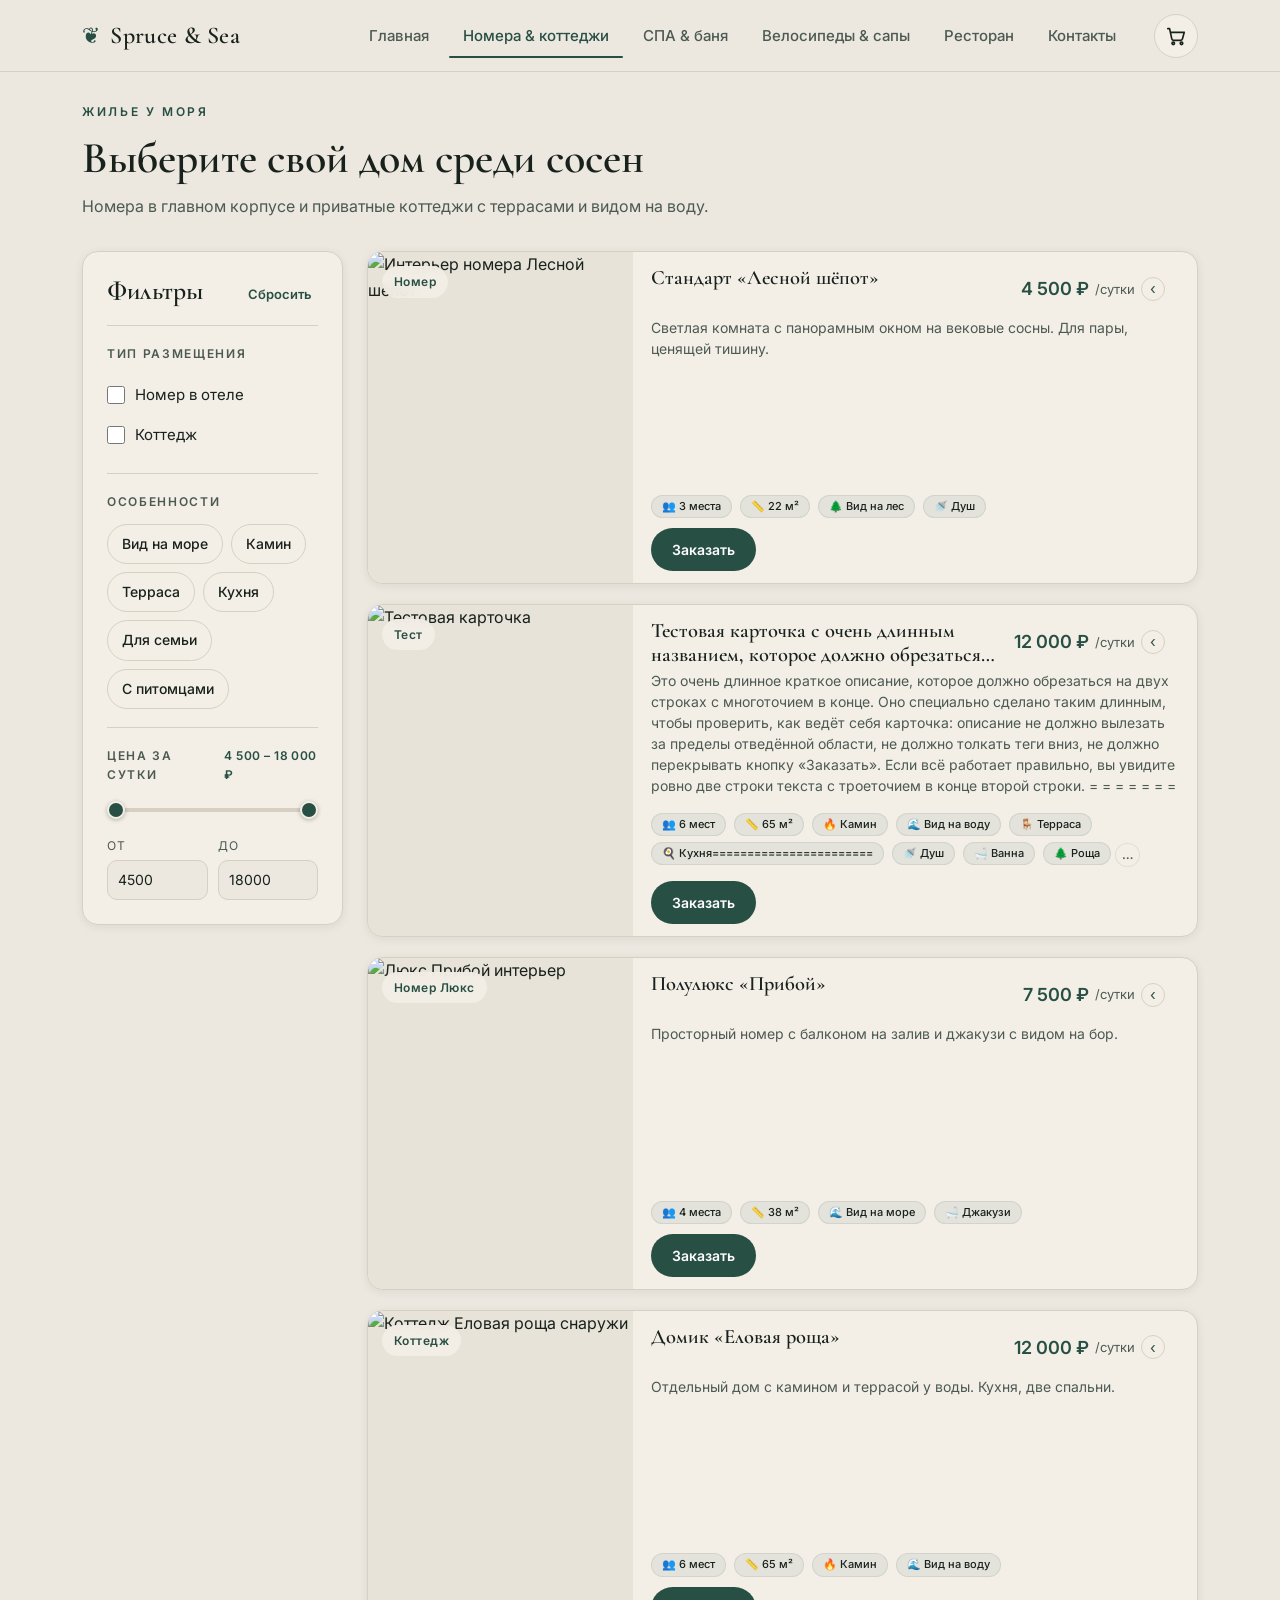
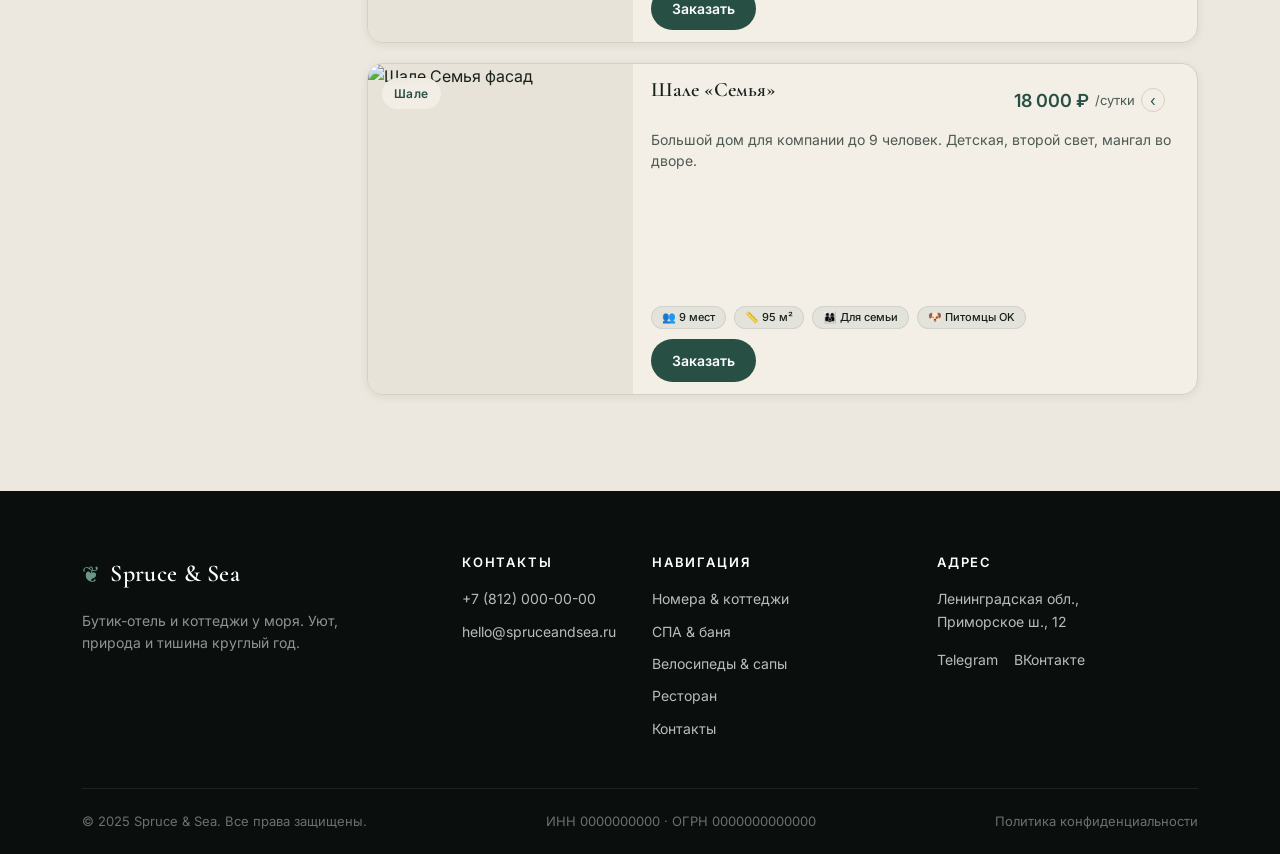
==== commit cdcc508c: "mvp order + ... in cards" ====
--- a/catalog.html
+++ b/catalog.html
@@ -107,18 +107,6 @@
         </aside>
     </div>
 
-    <div class="modal fade" id="stayModal" tabindex="-1" aria-hidden="true">
-        <div class="modal-dialog modal-dialog-centered modal-lg">
-            <div class="modal-content stay-modal">
-            <div class="modal-header">
-                <h2 class="modal-title" data-modal-title></h2>
-                <button type="button" class="btn-close" data-bs-dismiss="modal" aria-label="Закрыть"></button>
-            </div>
-            <div class="modal-body" data-modal-body></div>
-            </div>
-        </div>
-    </div>
-
     <main class="page__main">
         
         <!-- Catalog Section -->
@@ -209,7 +197,11 @@
     <script src="js/data.js"></script>
     <script src="js/availability.js"></script>
     <script src="js/calendar.js"></script>
+    <script src="js/pricing.js"></script>          <!-- NEW -->
+    <script src="js/cart.js"></script>              <!-- NEW -->
+    <script src="https://cdn.jsdelivr.net/npm/bootstrap@5.3.3/dist/js/bootstrap.bundle.min.js"></script>
     <script src="js/main.js"></script>
     <script src="js/catalog.js"></script>
+    <script src="js/order-modal.js"></script>       <!-- NEW, после catalog.js -->
 </body>
 </html>
--- a/css/style.css
+++ b/css/style.css
@@ -958,45 +958,77 @@
   color: var(--clr-catalog-accent);
   text-transform: none;
 }
+/* =========================================================
+   Двойной ползунок цены
+   Полоска рисуется один раз на контейнере (.filter__range::before),
+   у инпутов треки прозрачные — перекрываться нечему.
+   ========================================================= */
+
+/* --- Контейнер --- */
 .filter__range {
   position: relative;
   height: 28px;
   margin-bottom: 12px;
 }
+
+/* Единственная видимая полоска-фон */
+.filter__range::before {
+  content: "";
+  position: absolute;
+  left: 0;
+  right: 0;
+  top: 50%;
+  height: 4px;
+  transform: translateY(-50%);
+  background: var(--clr-catalog-line);
+  border-radius: 2px;
+  pointer-events: none;
+  z-index: 0;
+}
+
+/* --- Инпуты --- */
 .filter__range-input {
   position: absolute;
   left: 0;
   right: 0;
+  top: 0;
   width: 100%;
+  height: 28px;
   margin: 0;
-  pointer-events: none;
+  pointer-events: none;          /* клики ловит только thumb */
   background: transparent;
   -webkit-appearance: none;
   appearance: none;
-  height: 28px;
-}
+  z-index: 1;
+}
+
+/* Треки полностью прозрачные — никакой двойной полоски */
 .filter__range-input::-webkit-slider-runnable-track {
   height: 4px;
-  background: var(--clr-catalog-line);
-  border-radius: 2px;
+  background: transparent;
+  border: none;
 }
 .filter__range-input::-moz-range-track {
   height: 4px;
-  background: var(--clr-catalog-line);
-  border-radius: 2px;
-}
+  background: transparent;
+  border: none;
+}
+
+/* Thumb — единственный видимый интерактивный элемент */
 .filter__range-input::-webkit-slider-thumb {
   -webkit-appearance: none;
   appearance: none;
   pointer-events: auto;
   width: 18px;
   height: 18px;
-  margin-top: -7px;
+  margin-top: -7px;              /* центрируем над полоской 4px */
   border-radius: 50%;
   background: var(--clr-catalog-accent);
   border: 2px solid var(--clr-catalog-surface);
   box-shadow: 0 1px 4px rgba(24, 33, 28, .3);
   cursor: pointer;
+  position: relative;
+  z-index: 2;
 }
 .filter__range-input::-moz-range-thumb {
   pointer-events: auto;
@@ -1007,7 +1039,11 @@
   border: 2px solid var(--clr-catalog-surface);
   box-shadow: 0 1px 4px rgba(24, 33, 28, .3);
   cursor: pointer;
-}
+  position: relative;
+  z-index: 2;
+}
+
+/* --- Поля ввода цены --- */
 .filter__price-row {
   display: flex;
   gap: 10px;
@@ -1198,9 +1234,16 @@
   flex-direction: column;
   gap: 4px;
 }
+.catalog-card__panel--info .catalog-card__info-main {
+  flex: 1 1 auto;
+  min-height: 0;
+  display: flex;
+  flex-direction: column;
+  gap: 10px;
+}
 .catalog-card__panel--info .catalog-card__text {
   flex: 1 1 auto;
-  min-height: 0;
+  min-height: calc(1.5em * 2);       /* минимум 2 строки описания */
   margin: 0;
   font-size: 14px;
   line-height: 1.5;
@@ -1210,48 +1253,66 @@
 }
 .catalog-card__panel--info .catalog-card__badges {
   flex: 0 0 auto;
-  max-height: calc(1.4em * 2);
+  max-height: 58px;
   display: flex;
   flex-wrap: wrap;
-  gap: 4px 10px;
+  gap: 6px 8px;
   margin: 0;
-  padding: 0 20px 0 0;
+  padding: 0;                         /* было 0 32px 0 0 */
   overflow: hidden;
   position: relative;
   align-content: flex-start;
   list-style: none;
 }
+
+/* «…» справа — по умолчанию скрыто */
+/* «…» справа — по умолчанию скрыто */
+/* «…» — капсула сразу после последней видимой капсулы */
+/* «…» — капсула сразу после последней видимой капсулы.
+   Резерв справа задаётся на контейнере через .is-overflow,
+   а не через margin-right у li — иначе последняя капсула
+   выдавливается за overflow: hidden и обрезается. */
+.catalog-card__panel--info .catalog-card__badges.is-overflow {
+  padding-right: 32px;              /* место под капсулу «…» */
+}
+
+.catalog-card__panel--info .catalog-card__badges li.is-last-visible {
+  position: relative;
+}
+
 .catalog-card__panel--info .catalog-card__badges li {
-  font-size: 13px;
+  font-size: 11px;
   font-weight: 500;
   color: var(--clr-catalog-text);
   white-space: nowrap;
   flex: 0 0 auto;
-  line-height: 1.4;
-}
-/* «…» справа — по умолчанию скрыто */
-.catalog-card__panel--info .catalog-card__badges::after {
+  line-height: 1.2;
+  /* капсула */
+  padding: 4px 10px;
+  border-radius: 999px;
+  background: rgba(40, 79, 68, .07);
+  border: 1px solid rgba(40, 79, 68, .10);
+}
+
+.catalog-card__panel--info .catalog-card__badges li.is-last-visible::after {
   content: "…";
   position: absolute;
   top: 0;
-  right: 0;
-  bottom: 0;
-  width: 28px;
-  display: flex;
+  right: -30px;                     /* вплотную справа от последней капсулы */
+  height: 24px;
+  display: inline-flex;
   align-items: center;
-  justify-content: flex-end;
-  padding-right: 2px;
-  background: linear-gradient(to right, transparent, var(--clr-catalog-surface) 60%);
+  justify-content: center;
+  min-width: 24px;
+  padding: 0 6px;
+  border-radius: 999px;
+  background: var(--clr-catalog-surface);
+  border: 1px solid rgba(40, 79, 68, .10);
   color: var(--clr-catalog-muted);
   font-weight: 600;
+  font-size: 12px;
+  line-height: 1;
   pointer-events: none;
-  opacity: 0;
-  transition: opacity var(--transition);
-}
-
-/* Показываем только при переполнении */
-.catalog-card__panel--info .catalog-card__badges.is-overflow::after {
-  opacity: 1;
 }
 
 /* CALENDAR: на всю свободную область */
@@ -2014,4 +2075,696 @@
   .restaurant-card__price { font-size: 18px; }
   .restaurant-card__foot { flex-wrap: wrap; }
   .restaurant-card__order { flex: 1 1 auto; justify-content: center; }
+}
+
+/* =========================================================
+   18. Контакты
+   Фон: изображение + градиент слева направо.
+   Справа — FAQ-аккордеон в фиксированной высоте.
+   ========================================================= */
+
+/* --- 18.1 Секция с фоном --- */
+.contacts {
+  position: relative;
+  isolation: isolate;
+  height: clamp(560px, 82vh, 820px);
+  display: flex;
+  align-items: stretch;
+  color: var(--clr-hero-text);
+  overflow: hidden;
+}
+
+/* Горизонтальный фон: картинка + градиент слева направо */
+.contacts__overlay {
+  position: absolute;
+  inset: 0;
+  z-index: -1;
+  background:
+    linear-gradient(
+      to right,
+      rgba(10, 15, 13, .92) 0%,
+      rgba(10, 15, 13, .72) 38%,
+      rgba(10, 15, 13, .35) 70%,
+      rgba(10, 15, 13, .08) 100%
+    ),
+    url("../images/bicycle_3_back.jpeg") center / cover no-repeat;
+}
+
+.contacts__container {
+  display: flex;
+  align-items: center;
+  padding-block: 48px;
+  width: 100%;
+}
+
+.contacts__grid {
+  width: 100%;
+  align-items: stretch;
+}
+
+/* --- 18.2 Левая колонка: контакты --- */
+.contacts-info {
+  display: flex;
+  flex-direction: column;
+  gap: 14px;
+  height: 100%;
+  color: var(--clr-hero-text);
+}
+
+.contacts-info__eyebrow {
+  text-transform: uppercase;
+  letter-spacing: .22em;
+  font-size: 12px;
+  font-weight: 600;
+  color: var(--clr-sand);
+  margin: 0;
+}
+
+.contacts-info__title {
+  font-size: clamp(30px, 3.6vw, 48px);
+  color: var(--clr-hero-text);
+  margin: 0 0 6px;
+}
+
+.contacts-info__lead {
+  color: var(--clr-hero-text-soft);
+  font-size: 15px;
+  line-height: 1.6;
+  max-width: 460px;
+  margin: 0 0 8px;
+}
+
+.contacts-info__list {
+  display: flex;
+  flex-direction: column;
+  gap: 12px;
+  list-style: none;
+  margin: 8px 0 0;
+  padding: 0;
+}
+
+.contacts-info__item {
+  display: flex;
+  flex-direction: column;
+  gap: 2px;
+  padding: 10px 0;
+  border-top: 1px solid rgba(255, 255, 255, .12);
+}
+
+.contacts-info__label {
+  font-size: 11px;
+  text-transform: uppercase;
+  letter-spacing: .14em;
+  color: var(--clr-sand);
+}
+
+.contacts-info__value {
+  font-size: 15px;
+  color: var(--clr-hero-text);
+  font-weight: 500;
+  line-height: 1.5;
+}
+.contacts-info__value:hover { color: var(--clr-sand); }
+
+.contacts-info__social {
+  display: flex;
+  gap: 18px;
+  margin-top: auto;
+  padding-top: 16px;
+}
+.contacts-info__social-link {
+  font-size: 14px;
+  font-weight: 600;
+  color: var(--clr-sand);
+  border-bottom: 1px solid transparent;
+  transition: border-color var(--transition), color var(--transition);
+}
+.contacts-info__social-link:hover {
+  color: var(--clr-hero-text);
+  border-bottom-color: var(--clr-sand);
+}
+
+/* --- 18.3 Правая колонка: FAQ --- */
+.contacts-faq {
+  height: 100%;
+  display: flex;
+  flex-direction: column;
+  gap: 12px;
+  min-height: 0;
+}
+
+.contacts-faq__title {
+  font-family: 'Cormorant Garamond', serif;
+  font-size: clamp(24px, 2.4vw, 34px);
+  color: var(--clr-sand);
+  margin: 0;
+  flex: 0 0 auto;
+}
+
+/* Список карточек — занимает остаток высоты, скроллится, если не влезает */
+.contacts-faq__list {
+  flex: 1 1 auto;
+  min-height: 0;
+  display: flex;
+  flex-direction: column;
+  gap: 10px;
+  overflow-y: auto;
+  padding-right: 4px;
+}
+
+/* Тонкий скроллбар, чтобы не ломать вид */
+.contacts-faq__list::-webkit-scrollbar { width: 6px; }
+.contacts-faq__list::-webkit-scrollbar-thumb {
+  background: rgba(184, 147, 90, .35);
+  border-radius: 3px;
+}
+
+/* --- 18.4 Карточка FAQ (полупрозрачная, древесный акцент) --- */
+.contacts-faq__item {
+  flex: 0 0 auto;
+  background: rgba(20, 15, 10, .55);
+  border: 1px solid rgba(184, 147, 90, .35);
+  border-radius: var(--radius-sm);
+  backdrop-filter: blur(6px);
+  color: var(--clr-hero-text);
+  overflow: hidden;
+  transition: background var(--transition), border-color var(--transition);
+}
+.contacts-faq__item[open] {
+  background: rgba(20, 15, 10, .72);
+  border-color: rgba(184, 147, 90, .55);
+}
+
+.contacts-faq__summary {
+  cursor: pointer;
+  list-style: none;
+  padding: 14px 44px 14px 18px;
+  position: relative;
+  font-size: 15px;
+  font-weight: 600;
+  color: var(--clr-gold);
+  user-select: none;
+  transition: color var(--transition);
+}
+.contacts-faq__summary::-webkit-details-marker { display: none; }
+.contacts-faq__summary:hover { color: var(--clr-sand); }
+
+/* Плюс/минус справа */
+.contacts-faq__summary::after {
+  content: "+";
+  position: absolute;
+  right: 16px;
+  top: 50%;
+  transform: translateY(-50%);
+  font-size: 20px;
+  font-weight: 400;
+  line-height: 1;
+  color: var(--clr-gold);
+  transition: transform var(--transition), color var(--transition);
+}
+.contacts-faq__item[open] .contacts-faq__summary::after {
+  content: "−";
+  color: var(--clr-sand);
+}
+
+.contacts-faq__body {
+  padding: 0 18px 16px;
+  font-size: 14px;
+  line-height: 1.6;
+  color: var(--clr-hero-text-soft);
+}
+
+/* --- 18.5 Адаптив --- */
+@media (max-width: 991.98px) {
+  .contacts {
+    height: auto;
+    min-height: 1600px;
+    align-items: stretch;
+  }
+
+  /* Вертикальный фон + диагональный градиент (сверху-слева → вправо-вниз) */
+  .contacts__overlay {
+    background:
+      linear-gradient(
+        135deg,
+        rgba(10, 15, 13, .92) 0%,
+        rgba(10, 15, 13, .78) 40%,
+        rgba(10, 15, 13, .5) 70%,
+        rgba(10, 15, 13, .12) 100%
+      ),
+      url("../images/bicycle_3_v_back.jpeg") center top / cover no-repeat;
+  }
+
+  .contacts__container {
+    padding-block: 48px 96px;
+    align-items: flex-start;
+  }
+
+  .contacts-faq {
+    height: auto;
+  }
+  .contacts-faq__list {
+    overflow: visible;
+    max-height: none;
+  }
+}
+
+@media (max-width: 575.98px) {
+  .contacts {
+    min-height: 1600px;
+  }
+
+  .contacts__container {
+    padding-block: 40px 80px;
+  }
+
+  .contacts-info__title { font-size: 28px; }
+  .contacts-info__lead { font-size: 14px; }
+  .contacts-faq__summary { font-size: 14px; padding: 12px 40px 12px 14px; }
+  .contacts-faq__body { padding: 0 14px 14px; }
+}
+
+/* =========================================================
+   19. Страница «Подробнее»
+   ========================================================= */
+
+.item {
+  padding-block: 40px 96px;
+  background: var(--clr-bg);
+}
+
+/* --- Хлебные крошки --- */
+.item__breadcrumbs {
+  display: flex;
+  flex-wrap: wrap;
+  gap: 6px;
+  font-size: 13px;
+  color: var(--clr-muted);
+  margin-bottom: 24px;
+}
+.item__breadcrumbs a { color: var(--clr-accent); }
+.item__breadcrumbs a:hover { text-decoration: underline; }
+.item__breadcrumbs-sep { color: var(--clr-line); }
+.item__breadcrumbs-current { color: var(--clr-dark); font-weight: 500; }
+
+/* --- Галерея --- */
+.item-gallery { display: flex; flex-direction: column; gap: 12px; }
+
+.item-gallery__main {
+  position: relative;
+  aspect-ratio: 4 / 3;
+  border-radius: var(--radius);
+  overflow: hidden;
+  background: var(--clr-surface-2);
+  box-shadow: var(--shadow-md);
+}
+.item-gallery__main-img {
+  width: 100%;
+  height: 100%;
+  object-fit: cover;
+  display: block;
+}
+.item-gallery__tag {
+  position: absolute;
+  top: 16px;
+  left: 16px;
+  font-size: 12px;
+  font-weight: 600;
+  letter-spacing: .04em;
+  padding: 6px 12px;
+  border-radius: 999px;
+  background: rgba(243, 239, 231, .92);
+  color: var(--clr-accent);
+  backdrop-filter: blur(4px);
+}
+
+.item-gallery__thumbs {
+  display: grid;
+  grid-template-columns: repeat(auto-fill, minmax(90px, 1fr));
+  gap: 8px;
+}
+.item-gallery__thumb {
+  padding: 0;
+  border: 2px solid transparent;
+  border-radius: var(--radius-sm);
+  background: var(--clr-surface-2);
+  overflow: hidden;
+  cursor: pointer;
+  aspect-ratio: 4 / 3;
+  transition: border-color var(--transition), transform var(--transition);
+}
+.item-gallery__thumb img {
+  width: 100%;
+  height: 100%;
+  object-fit: cover;
+  display: block;
+}
+.item-gallery__thumb:hover { transform: scale(1.03); }
+.item-gallery__thumb.is-active { border-color: var(--clr-accent); }
+
+/* --- Инфо --- */
+.item-info {
+  display: flex;
+  flex-direction: column;
+  gap: 14px;
+}
+.item-info__title {
+  font-size: clamp(28px, 3.2vw, 40px);
+  margin: 0;
+  color: var(--clr-dark);
+}
+.item-info__price {
+  font-size: 14px;
+  color: var(--clr-muted);
+  display: flex;
+  align-items: baseline;
+  gap: 6px;
+}
+.item-info__price strong {
+  font-family: 'Cormorant Garamond', serif;
+  font-size: 32px;
+  color: var(--clr-accent);
+  font-weight: 600;
+}
+.item-info__short {
+  margin: 0;
+  font-size: 15px;
+  line-height: 1.6;
+  color: var(--clr-muted);
+}
+.item-info__badges {
+  display: flex;
+  flex-wrap: wrap;
+  gap: 8px 14px;
+  list-style: none;
+  margin: 0;
+  padding: 0;
+}
+.item-info__badges li {
+  font-size: 13.5px;
+  font-weight: 500;
+  color: var(--clr-dark);
+  background: var(--clr-surface);
+  padding: 6px 12px;
+  border-radius: 999px;
+  border: 1px solid var(--clr-line);
+}
+.item-info__subtitle {
+  font-family: 'Cormorant Garamond', serif;
+  font-size: 22px;
+  font-weight: 600;
+  color: var(--clr-dark);
+  margin: 8px 0 4px;
+}
+.item-info__calendar .cal { max-width: 420px; }
+.item-info__actions {
+  display: flex;
+  gap: 10px;
+  flex-wrap: wrap;
+  margin-top: 8px;
+}
+
+/* --- Детали --- */
+.item-details {
+  margin-top: 25px;
+  background: var(--clr-surface);
+  border: 1px solid var(--clr-line);
+  border-radius: var(--radius);
+  padding: 20px 22px;
+  height: 100%;
+}
+.item-details__full {
+  margin: 0;
+  font-size: 15px;
+  line-height: 1.7;
+  color: var(--clr-dark);
+}
+.item-details__section + .item-details__section { margin-top: 16px; }
+.item-details__subtitle {
+  font-family: 'Inter', sans-serif;
+  font-size: 12px;
+  text-transform: uppercase;
+  letter-spacing: .12em;
+  color: var(--clr-accent);
+  margin: 0 0 6px;
+}
+.item-details__list {
+  list-style: disc;
+  padding-left: 20px;
+  font-size: 14px;
+  line-height: 1.6;
+  color: var(--clr-dark);
+}
+.item-details__text { margin: 0; font-size: 14px; line-height: 1.6; }
+
+.item-details__options { margin-top: 20px; padding-top: 16px; border-top: 1px solid var(--clr-line); }
+
+.item-options { margin-top: 12px; }
+.item-options__subtitle {
+  font-family: 'Inter', sans-serif;
+  font-size: 12px;
+  text-transform: uppercase;
+  letter-spacing: .12em;
+  color: var(--clr-muted);
+  margin: 0 0 8px;
+}
+.item-options__list { list-style: none; margin: 0; padding: 0; display: flex; flex-direction: column; gap: 6px; }
+.item-options__item {
+  display: flex;
+  justify-content: space-between;
+  gap: 12px;
+  font-size: 14px;
+  color: var(--clr-dark);
+}
+.item-options__price { color: var(--clr-accent); white-space: nowrap; font-weight: 600; }
+.item-options__link { color: var(--clr-accent); text-decoration: underline; text-underline-offset: 3px; }
+.item-options__link:hover { color: var(--clr-accent-strong); }
+
+/* --- Скелетон / пусто --- */
+.item__empty {
+  text-align: center;
+  padding: 64px 24px;
+  color: var(--clr-muted);
+}
+
+/* --- Адаптив --- */
+@media (max-width: 991.98px) {
+  .item { padding-block: 24px 64px; }
+  .item__details-row { margin-top: 16px; }
+}
+
+/* =========================================================
+   20. Модалка заказа
+   ========================================================= */
+.order-modal {
+  border-radius: var(--radius);
+  border: 1px solid var(--clr-line);
+  background: var(--clr-bg);
+}
+.order-modal .modal-header {
+  border-bottom: 1px solid var(--clr-line);
+  padding: 18px 22px;
+}
+.order-modal .modal-title {
+  font-family: 'Cormorant Garamond', serif;
+  font-size: 24px;
+  font-weight: 600;
+  color: var(--clr-dark);
+  margin: 0;
+}
+.order-modal .modal-body {
+  padding: 18px 22px;
+  max-height: 60vh;
+  overflow-y: auto;
+}
+.order-modal .modal-footer {
+  display: flex;
+  align-items: center;
+  justify-content: space-between;
+  gap: 12px;
+  padding: 16px 22px;
+  border-top: 1px solid var(--clr-line);
+  flex-wrap: wrap;
+}
+
+.order-modal__total {
+  display: flex;
+  align-items: baseline;
+  gap: 8px;
+  font-size: 14px;
+  color: var(--clr-muted);
+}
+.order-modal__total strong {
+  font-family: 'Cormorant Garamond', serif;
+  font-size: 26px;
+  color: var(--clr-accent);
+  font-weight: 600;
+}
+.order-modal__actions {
+  display: flex;
+  gap: 8px;
+  margin-left: auto;
+}
+
+/* Группы */
+.order-modal__group {
+  border: none;
+  border-top: 1px solid var(--clr-line);
+  margin: 0;
+  padding: 14px 0 0;
+}
+.order-modal__group:first-of-type { border-top: none; padding-top: 0; }
+.order-modal__group + .order-modal__group { margin-top: 14px; }
+
+.order-modal__legend {
+  font-size: 11px;
+  text-transform: uppercase;
+  letter-spacing: .14em;
+  color: var(--clr-muted);
+  margin: 0 0 10px;
+  padding: 0;
+  width: 100%;
+}
+
+.order-modal__dates {
+  display: grid;
+  grid-template-columns: 1fr 1fr;
+  gap: 10px;
+}
+.order-modal__dates label {
+  display: flex;
+  flex-direction: column;
+  gap: 4px;
+  font-size: 12px;
+  color: var(--clr-muted);
+  text-transform: uppercase;
+  letter-spacing: .1em;
+}
+.order-modal__dates input {
+  padding: 8px 10px;
+  border: 1px solid var(--clr-line);
+  border-radius: var(--radius-sm);
+  background: var(--clr-bg);
+  color: var(--clr-dark);
+  font-family: inherit;
+  font-size: 14px;
+  letter-spacing: 0;
+  text-transform: none;
+}
+.order-modal__hint {
+  margin: 8px 0 0;
+  font-size: 12.5px;
+  color: var(--clr-accent);
+  font-weight: 600;
+}
+
+/* Счётчики */
+.order-modal__counter {
+  display: flex;
+  align-items: center;
+  gap: 10px;
+  padding: 6px 0;
+  font-size: 14px;
+  color: var(--clr-dark);
+}
+.order-modal__counter > span:first-child { flex: 1; }
+.order-modal__qty-btn {
+  width: 30px;
+  height: 30px;
+  border: 1px solid var(--clr-line);
+  border-radius: 50%;
+  background: var(--clr-surface);
+  color: var(--clr-dark);
+  font-size: 16px;
+  line-height: 1;
+  cursor: pointer;
+  transition: background var(--transition), border-color var(--transition);
+}
+.order-modal__qty-btn:hover {
+  background: var(--clr-accent);
+  border-color: var(--clr-accent);
+  color: #fff;
+}
+.order-modal__qty {
+  min-width: 28px;
+  text-align: center;
+  font-weight: 600;
+  font-size: 14px;
+  color: var(--clr-dark);
+}
+
+/* Чекбоксы опций */
+.order-modal__checkbox {
+  display: flex;
+  align-items: flex-start;
+  gap: 10px;
+  padding: 6px 0;
+  font-size: 14px;
+  color: var(--clr-dark);
+  cursor: pointer;
+  line-height: 1.5;
+}
+.order-modal__checkbox input {
+  width: 16px;
+  height: 16px;
+  margin-top: 2px;
+  accent-color: var(--clr-accent);
+  flex-shrink: 0;
+  cursor: pointer;
+}
+
+.order-modal__disc {
+  display: inline-block;
+  font-size: 11px;
+  font-weight: 700;
+  padding: 2px 6px;
+  border-radius: 999px;
+  background: rgba(40, 79, 68, .12);
+  color: var(--clr-accent);
+  vertical-align: middle;
+  margin-left: 4px;
+}
+
+/* Разбивка */
+.order-modal__summary {
+  margin-top: 16px;
+  padding-top: 14px;
+  border-top: 1px solid var(--clr-line);
+}
+.order-modal__summary-list {
+  display: flex;
+  flex-direction: column;
+  gap: 6px;
+}
+.order-modal__row {
+  display: flex;
+  justify-content: space-between;
+  gap: 12px;
+  font-size: 13.5px;
+  color: var(--clr-dark);
+}
+.order-modal__row span:last-child {
+  white-space: nowrap;
+  font-weight: 600;
+}
+.order-modal__row--disc {
+  color: var(--clr-accent);
+  font-weight: 600;
+}
+.order-modal__row--disc span:last-child { color: var(--clr-accent); }
+
+/* Мобильный */
+@media (max-width: 575.98px) {
+  .order-modal .modal-footer {
+    flex-direction: column;
+    align-items: stretch;
+  }
+  .order-modal__actions {
+    margin-left: 0;
+    width: 100%;
+  }
+  .order-modal__actions .btn { flex: 1; }
+  .order-modal__dates {
+    grid-template-columns: 1fr;
+  }
 }
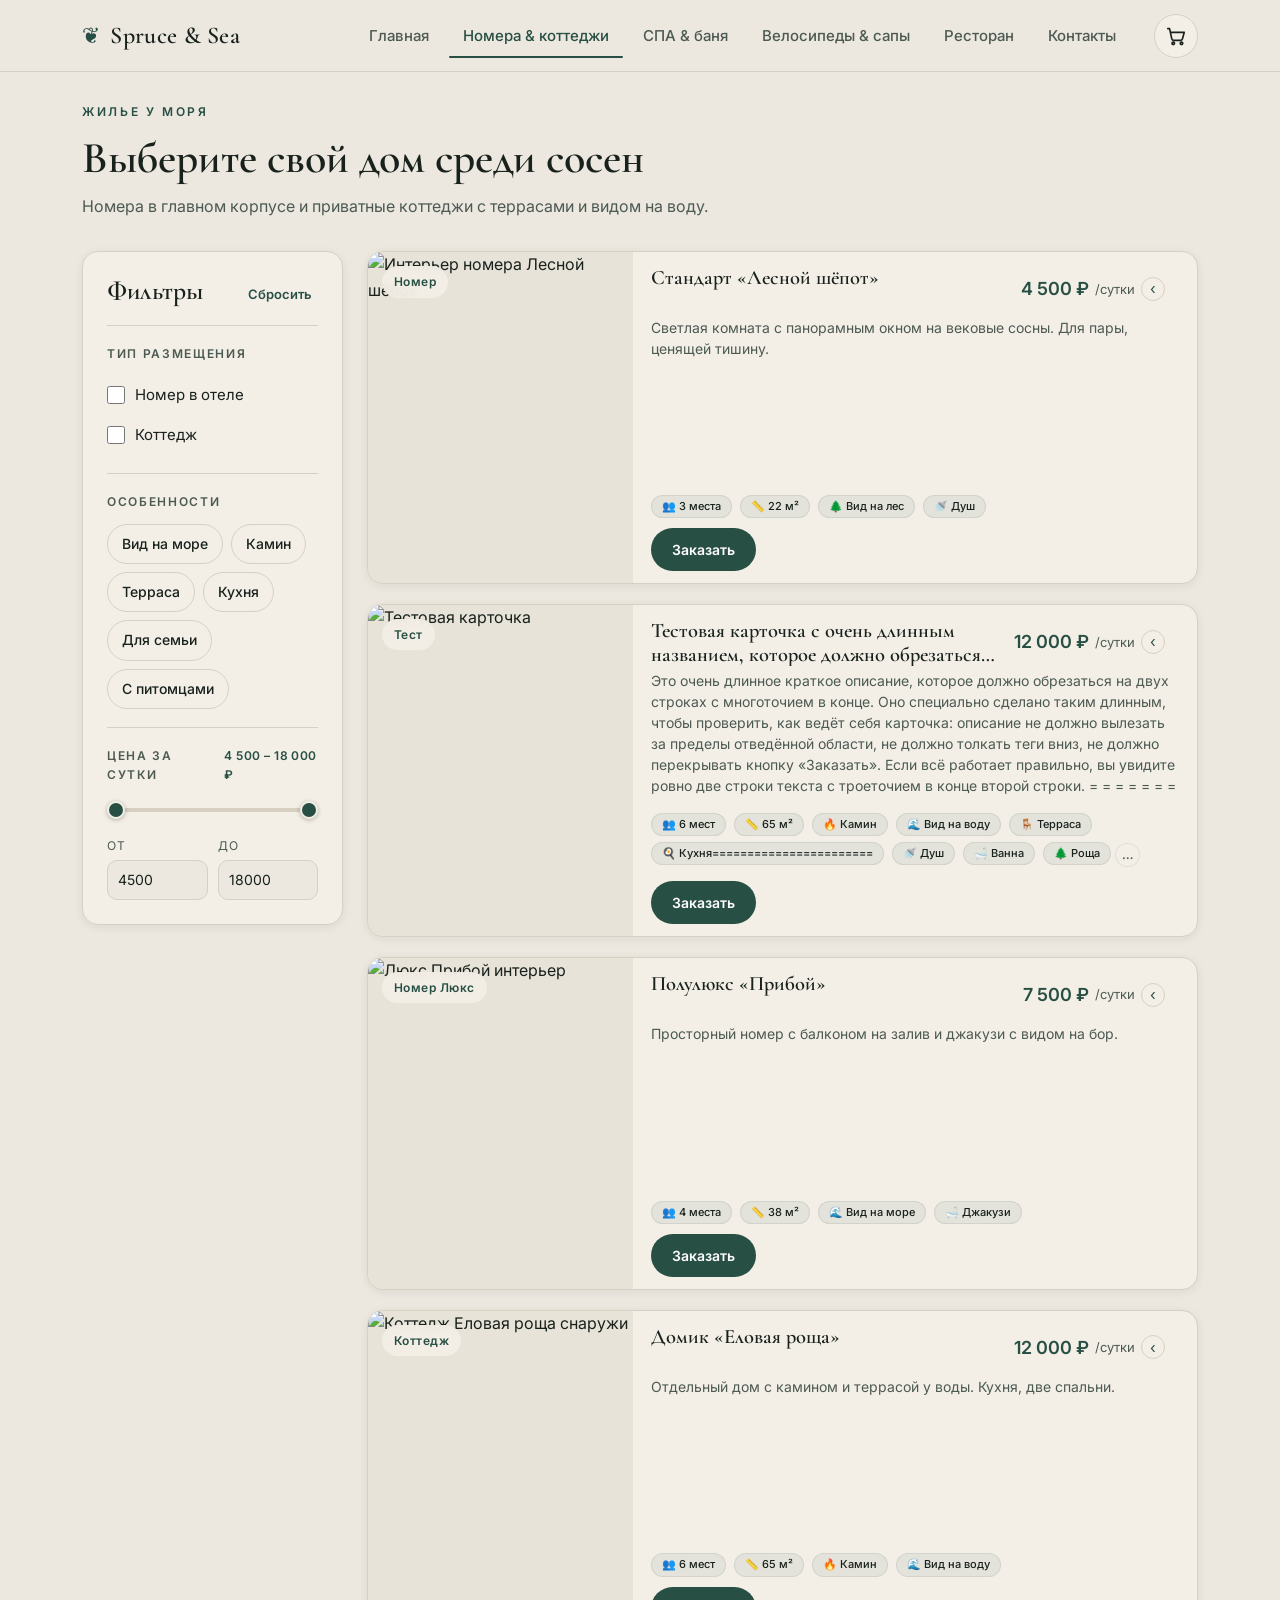
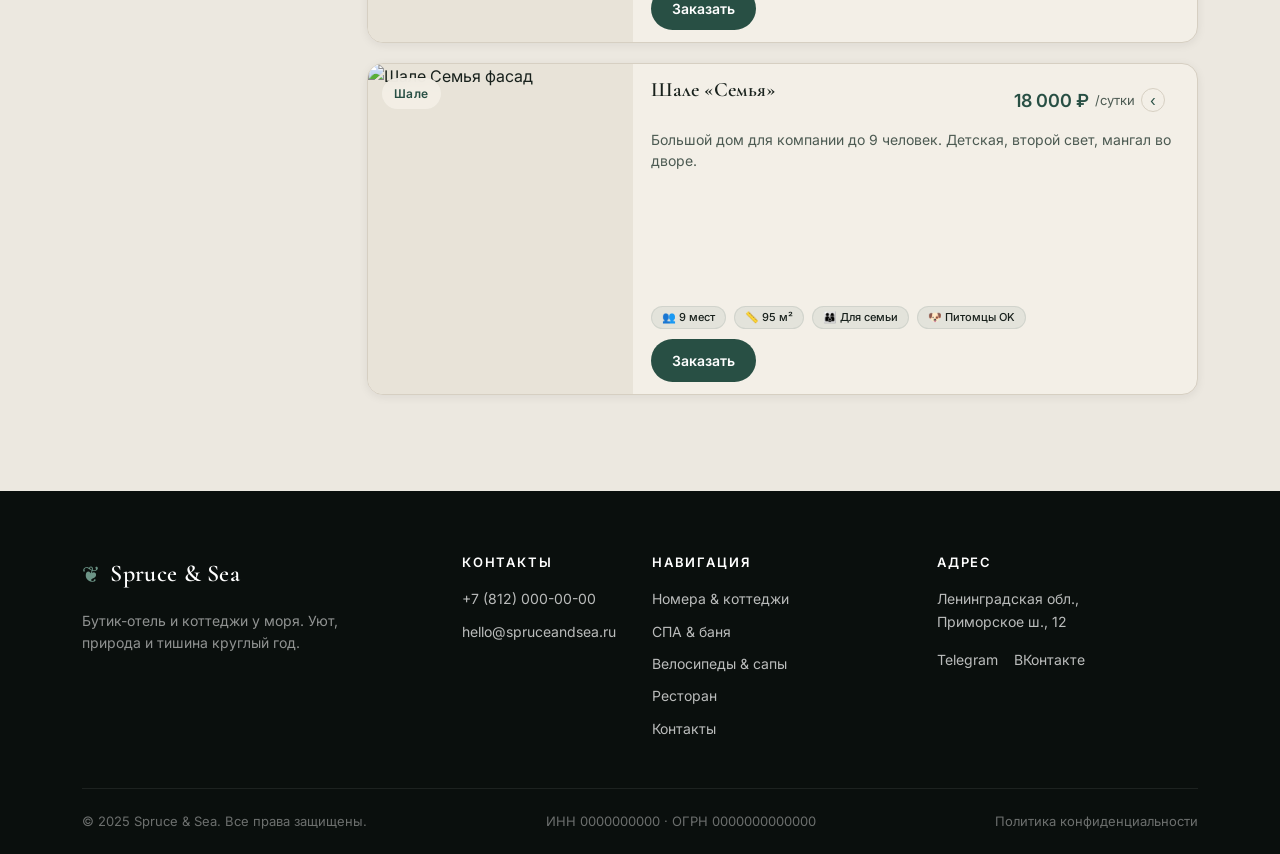
==== commit 34a35199: "final ver 1" ====
--- a/catalog.html
+++ b/catalog.html
@@ -94,16 +94,6 @@
             </a>
             </div>
         </div>
-
-        <footer class="cart-drawer__foot" hidden data-cart-foot>
-            <div class="cart-drawer__total">
-            <span>Итого</span>
-            <strong data-cart-total>0 ₽</strong>
-            </div>
-            <a href="checkout.html" class="btn btn--primary cart-drawer__checkout">
-            Оформить заказ
-            </a>
-        </footer>
         </aside>
     </div>
 
@@ -197,11 +187,13 @@
     <script src="js/data.js"></script>
     <script src="js/availability.js"></script>
     <script src="js/calendar.js"></script>
-    <script src="js/pricing.js"></script>          <!-- NEW -->
-    <script src="js/cart.js"></script>              <!-- NEW -->
+    <script src="js/pricing.js"></script>
+    <script src="js/cart.js"></script>
     <script src="https://cdn.jsdelivr.net/npm/bootstrap@5.3.3/dist/js/bootstrap.bundle.min.js"></script>
     <script src="js/main.js"></script>
     <script src="js/catalog.js"></script>
+    <script src="js/toast.js"></script>
+    <script src="js/checkout-modal.js"></script>
     <script src="js/order-modal.js"></script>       <!-- NEW, после catalog.js -->
 </body>
 </html>
--- a/css/style.css
+++ b/css/style.css
@@ -428,9 +428,20 @@
 .btn:active { transform: translateY(0); }
 
 .btn--primary { background: var(--clr-accent); color: var(--clr-hero-text); }
-.btn--primary:hover { background: var(--clr-accent-strong); }
+.btn--primary:hover { background: var(--clr-accent-strong); color: var(--clr-hero-text); }
 
 .btn--small { padding: 10px 20px; font-size: 14px; }
+
+.btn--ghost {
+  background: transparent;
+  color: var(--clr-accent);
+  border-color: var(--clr-line);
+}
+.btn--ghost:hover {
+  background: var(--clr-accent);
+  color: var(--clr-hero-text);
+  border-color: var(--clr-accent);
+}
 
 /* ---------- 6. Section head ---------- */
 .section-head { margin-bottom: 44px; }
@@ -2767,4 +2778,541 @@
   .order-modal__dates {
     grid-template-columns: 1fr;
   }
+}
+
+/* ---------- 20.x Предупреждения capacity ---------- */
+.order-modal__warning {
+  margin: 8px 0 0;
+  padding: 10px 12px;
+  font-size: 13px;
+  line-height: 1.4;
+  color: #8a2f2f;
+  background: rgba(180, 60, 60, .10);
+  border: 1px solid rgba(180, 60, 60, .30);
+  border-radius: var(--radius-sm);
+  font-weight: 500;
+}
+.order-modal__warning[hidden] { display: none; }
+
+.order-modal__actions .btn[disabled] {
+  opacity: .5;
+  cursor: not-allowed;
+  transform: none;
+}
+.order-modal__actions .btn[disabled]:hover { transform: none; }
+
+/* ---------- 20.y Календарь в модалке ---------- */
+.order-modal__calendar {
+  display: grid;
+  grid-template-columns: 1fr 1fr;
+  gap: 12px;
+}
+.order-modal__calendar .cal {
+  flex: none;
+  padding: 10px;
+}
+
+.order-modal__selected {
+  margin: 10px 0 0;
+  font-size: 13px;
+  color: var(--clr-dark);
+  font-weight: 500;
+}
+
+.order-modal__calendar .cal__cell {
+  border: none;
+  background: transparent;
+  padding: 0;
+  font: inherit;
+  color: var(--clr-catalog-text);
+  cursor: pointer;
+  border-radius: 4px;
+  transition: background var(--transition), color var(--transition);
+}
+.order-modal__calendar .cal__cell--free { background: rgba(40, 79, 68, .06); }
+.order-modal__calendar .cal__cell--free:hover { background: rgba(40, 79, 68, .16); }
+
+/* Прошедшие — disabled */
+.order-modal__calendar .cal__cell--past {
+  color: var(--clr-catalog-line);
+  background: transparent;
+  cursor: not-allowed;
+}
+
+.order-modal__calendar .cal__cell--today {
+  outline: 2px solid var(--clr-catalog-accent);
+  outline-offset: -2px;
+}
+
+/* Диапазон */
+.order-modal__calendar .cal__cell--in-range {
+  background: rgba(40, 79, 68, .14);
+  color: var(--clr-catalog-accent);
+  text-decoration: none;
+}
+.order-modal__calendar .cal__cell--selected {
+  background: var(--clr-catalog-accent);
+  color: #fff;
+  text-decoration: none;
+}
+.order-modal__calendar .cal__cell--range-start { border-radius: 50% 0 0 50%; }
+.order-modal__calendar .cal__cell--range-end   { border-radius: 0 50% 50% 0; }
+.order-modal__calendar .cal__cell--range-start.cal__cell--range-end { border-radius: 50%; }
+
+.order-modal__calendar .cal__nav[disabled] {
+  opacity: .4;
+  cursor: not-allowed;
+}
+.order-modal__calendar .cal__nav[disabled]:hover {
+  background: var(--clr-catalog-surface);
+  border-color: var(--clr-catalog-line);
+  color: var(--clr-catalog-text);
+}
+
+/* booked всегда важнее range — специфичность выше одиночных классов */
+.order-modal__calendar .cal__cell.cal__cell--booked {
+  background: rgba(180, 60, 60, .12);
+  color: #b43c3c;
+  text-decoration: line-through;
+  cursor: pointer;
+}
+.order-modal__calendar .cal__cell.cal__cell--booked:hover {
+  background: rgba(180, 60, 60, .2);
+}
+
+@media (max-width: 575.98px) {
+  .order-modal__calendar { grid-template-columns: 1fr; }
+}
+
+/* =========================================================
+   21. Корзина — строки, группы, кнопки
+   ========================================================= */
+
+/* --- 21.1 Общий контейнер групп --- */
+.cart-drawer__groups {
+  display: flex;
+  flex-direction: column;
+  gap: 24px;
+}
+
+/* --- 21.2 Группа --- */
+.cart-group {
+  border: 1px solid var(--clr-line);
+  border-radius: var(--radius);
+  background: var(--clr-surface);
+  overflow: hidden;
+}
+.cart-group--restaurant {
+  background: var(--clr-surface);
+}
+
+.cart-group__head {
+  display: flex;
+  align-items: baseline;
+  justify-content: space-between;
+  gap: 12px;
+  padding: 14px 16px 10px;
+  border-bottom: 1px solid var(--clr-line);
+}
+.cart-group__title {
+  margin: 0;
+  font-family: 'Cormorant Garamond', serif;
+  font-size: 22px;
+  font-weight: 600;
+  color: var(--clr-dark);
+}
+.cart-group__count {
+  display: inline-flex;
+  align-items: center;
+  justify-content: center;
+  min-width: 24px;
+  height: 24px;
+  padding: 0 8px;
+  border-radius: 999px;
+  background: rgba(40, 79, 68, .1);
+  color: var(--clr-accent);
+  font-size: 12px;
+  font-weight: 600;
+}
+
+/* --- 21.3 Список строк --- */
+.cart-group__list {
+  list-style: none;
+  margin: 0;
+  padding: 0;
+  display: flex;
+  flex-direction: column;
+}
+.cart-group__list > .cart-line + .cart-line {
+  border-top: 1px solid var(--clr-line);
+}
+
+/* --- 21.4 Строка --- */
+.cart-line {
+  display: grid;
+  grid-template-columns: 64px 1fr auto;
+  gap: 12px;
+  padding: 14px 16px;
+  align-items: start;
+}
+
+.cart-line__img {
+  width: 64px;
+  height: 64px;
+  border-radius: var(--radius-sm);
+  object-fit: cover;
+  display: block;
+  background: var(--clr-surface-2);
+}
+.cart-line__img--placeholder {
+  display: inline-flex;
+  align-items: center;
+  justify-content: center;
+  color: var(--clr-accent-2);
+  font-size: 22px;
+}
+
+.cart-line__body {
+  min-width: 0;
+  display: flex;
+  flex-direction: column;
+  gap: 4px;
+}
+.cart-line__top {
+  display: flex;
+  align-items: flex-start;
+  justify-content: space-between;
+  gap: 8px;
+}
+.cart-line__title {
+  font-size: 15px;
+  font-weight: 600;
+  color: var(--clr-dark);
+  line-height: 1.3;
+  overflow: hidden;
+  text-overflow: ellipsis;
+}
+.cart-line__remove {
+  flex-shrink: 0;
+  width: 24px;
+  height: 24px;
+  border: none;
+  border-radius: 50%;
+  background: transparent;
+  color: var(--clr-muted);
+  font-size: 18px;
+  line-height: 1;
+  cursor: pointer;
+  transition: background var(--transition), color var(--transition);
+}
+.cart-line__remove:hover {
+  background: rgba(180, 60, 60, .12);
+  color: #b43c3c;
+}
+
+.cart-line__meta {
+  font-size: 12.5px;
+  color: var(--clr-muted);
+  line-height: 1.4;
+}
+
+.cart-line__opts {
+  list-style: none;
+  margin: 2px 0 0;
+  padding: 0;
+  display: flex;
+  flex-direction: column;
+  gap: 2px;
+  font-size: 12px;
+  color: var(--clr-muted);
+}
+.cart-line__opts li::before {
+  content: "· ";
+  color: var(--clr-accent-2);
+}
+
+.cart-line__warn {
+  margin-top: 4px;
+  font-size: 12px;
+  color: #8a2f2f;
+  background: rgba(180, 60, 60, .08);
+  border: 1px solid rgba(180, 60, 60, .25);
+  border-radius: var(--radius-sm);
+  padding: 4px 8px;
+}
+
+.cart-line__price {
+  font-family: 'Cormorant Garamond', serif;
+  font-size: 20px;
+  font-weight: 600;
+  color: var(--clr-accent);
+  white-space: nowrap;
+  line-height: 1.2;
+  padding-top: 2px;
+}
+
+/* --- 21.5 Футер группы --- */
+.cart-group__foot {
+  padding: 12px 16px 14px;
+  border-top: 1px solid var(--clr-line);
+  display: flex;
+  align-items: center;
+  justify-content: space-between;
+  gap: 12px;
+  background: var(--clr-bg);
+}
+.cart-group__total {
+  display: flex;
+  flex-direction: column;
+  gap: 2px;
+  font-size: 12px;
+  color: var(--clr-muted);
+}
+.cart-group__total strong {
+  font-family: 'Cormorant Garamond', serif;
+  font-size: 22px;
+  font-weight: 600;
+  color: var(--clr-accent);
+  line-height: 1;
+}
+.cart-group__checkout {
+  padding: 10px 18px;
+  font-size: 14px;
+}
+
+/* --- 21.6 Мобильный --- */
+@media (max-width: 575.98px) {
+  .cart-line {
+    grid-template-columns: 56px 1fr;
+    grid-template-areas:
+      "img body"
+      "img price";
+    row-gap: 6px;
+  }
+  .cart-line__img { grid-area: img; width: 56px; height: 56px; }
+  .cart-line__body { grid-area: body; }
+  .cart-line__price {
+    grid-area: price;
+    font-size: 18px;
+    padding-top: 0;
+  }
+  .cart-group__foot {
+    flex-direction: column;
+    align-items: stretch;
+  }
+  .cart-group__checkout { width: 100%; }
+}
+
+/* =========================================================
+   22. Toast
+   ========================================================= */
+.toast-stack {
+  position: fixed;
+  left: 50%;
+  bottom: 24px;
+  transform: translateX(-50%);
+  z-index: 400;
+  display: flex;
+  flex-direction: column;
+  gap: 8px;
+  pointer-events: none;
+}
+.toast-site {
+  pointer-events: auto;
+  min-width: 220px;
+  max-width: 90vw;
+  padding: 12px 18px;
+  border-radius: 999px;
+  background: var(--clr-accent);
+  color: #fff;
+  font-size: 14px;
+  font-weight: 600;
+  text-align: center;
+  box-shadow: 0 12px 30px rgba(24, 33, 28, .22);
+  opacity: 0;
+  transform: translateY(8px);
+  transition: opacity .25s ease, transform .25s ease;
+}
+.toast-site.is-visible {
+  opacity: 1;
+  transform: translateY(0);
+}
+
+/* =========================================================
+   23. Модалка оформления заказа
+   ========================================================= */
+.checkout-modal {
+  border-radius: var(--radius);
+  border: 1px solid var(--clr-line);
+  background: var(--clr-bg);
+}
+.checkout-modal .modal-header {
+  border-bottom: 1px solid var(--clr-line);
+  padding: 18px 22px;
+}
+.checkout-modal .modal-title {
+  font-family: 'Cormorant Garamond', serif;
+  font-size: 24px;
+  font-weight: 600;
+  color: var(--clr-dark);
+  margin: 0;
+}
+.checkout-modal .modal-body {
+  padding: 18px 22px;
+  max-height: 70vh;
+  overflow-y: auto;
+}
+.checkout-modal .modal-footer {
+  display: flex;
+  align-items: center;
+  justify-content: space-between;
+  gap: 12px;
+  padding: 16px 22px;
+  border-top: 1px solid var(--clr-line);
+  flex-wrap: wrap;
+}
+
+.checkout-modal__form {
+  display: flex;
+  flex-direction: column;
+  gap: 18px;
+}
+.checkout-modal__fields {
+  display: grid;
+  grid-template-columns: 1fr 1fr;
+  gap: 12px;
+}
+.checkout-modal__fields .checkout-modal__field:nth-child(3) {
+  grid-column: 1 / -1;
+}
+.checkout-modal__field {
+  display: flex;
+  flex-direction: column;
+  gap: 4px;
+  font-size: 12px;
+  color: var(--clr-muted);
+  text-transform: uppercase;
+  letter-spacing: .1em;
+}
+.checkout-modal__field input {
+  padding: 10px 12px;
+  border: 1px solid var(--clr-line);
+  border-radius: var(--radius-sm);
+  background: var(--clr-bg);
+  color: var(--clr-dark);
+  font-family: inherit;
+  font-size: 14px;
+  letter-spacing: 0;
+  text-transform: none;
+}
+.checkout-modal__field input:focus-visible {
+  outline: 2px solid var(--clr-accent);
+  outline-offset: 1px;
+}
+
+.checkout-modal__agree {
+  display: flex;
+  align-items: flex-start;
+  gap: 10px;
+  font-size: 14px;
+  color: var(--clr-dark);
+  cursor: pointer;
+  line-height: 1.5;
+}
+.checkout-modal__agree input {
+  width: 16px;
+  height: 16px;
+  margin-top: 2px;
+  accent-color: var(--clr-accent);
+  flex-shrink: 0;
+  cursor: pointer;
+}
+
+.checkout-modal__preview {
+  border-top: 1px solid var(--clr-line);
+  padding-top: 14px;
+}
+.checkout-modal__preview-title {
+  font-family: 'Inter', sans-serif;
+  font-size: 12px;
+  font-weight: 600;
+  text-transform: uppercase;
+  letter-spacing: .12em;
+  color: var(--clr-accent);
+  margin: 0 0 8px;
+}
+.checkout-modal__preview-list {
+  list-style: none;
+  margin: 0;
+  padding: 0;
+  display: flex;
+  flex-direction: column;
+  gap: 6px;
+}
+.checkout-modal__preview-line {
+  display: flex;
+  justify-content: space-between;
+  align-items: baseline;
+  gap: 12px;
+  font-size: 14px;
+  color: var(--clr-dark);
+}
+.checkout-modal__preview-name {
+  min-width: 0;
+  overflow: hidden;
+  text-overflow: ellipsis;
+}
+.checkout-modal__preview-price {
+  white-space: nowrap;
+  font-weight: 600;
+  color: var(--clr-accent);
+}
+.checkout-modal__empty {
+  margin: 0;
+  font-size: 14px;
+  color: var(--clr-muted);
+}
+
+.checkout-modal__total {
+  display: flex;
+  align-items: baseline;
+  gap: 8px;
+  font-size: 14px;
+  color: var(--clr-muted);
+}
+.checkout-modal__total strong {
+  font-family: 'Cormorant Garamond', serif;
+  font-size: 26px;
+  font-weight: 600;
+  color: var(--clr-accent);
+}
+
+.btn--block {
+  width: 100%;
+}
+
+@media (max-width: 575.98px) {
+  .checkout-modal .modal-footer {
+    flex-direction: column;
+    align-items: stretch;
+  }
+  .checkout-modal__fields {
+    grid-template-columns: 1fr;
+  }
+  .checkout-modal__submit {
+    width: 100%;
+  }
+}
+
+/* =========================================================
+   24. Общая сумма в шапке корзины (если добавили data-cart-total туда)
+   ========================================================= */
+.cart-drawer__title-total {
+  display: inline-block;
+  margin-left: 10px;
+  font-family: 'Inter', sans-serif;
+  font-size: 14px;
+  font-weight: 600;
+  color: var(--clr-accent);
+  vertical-align: middle;
 }
